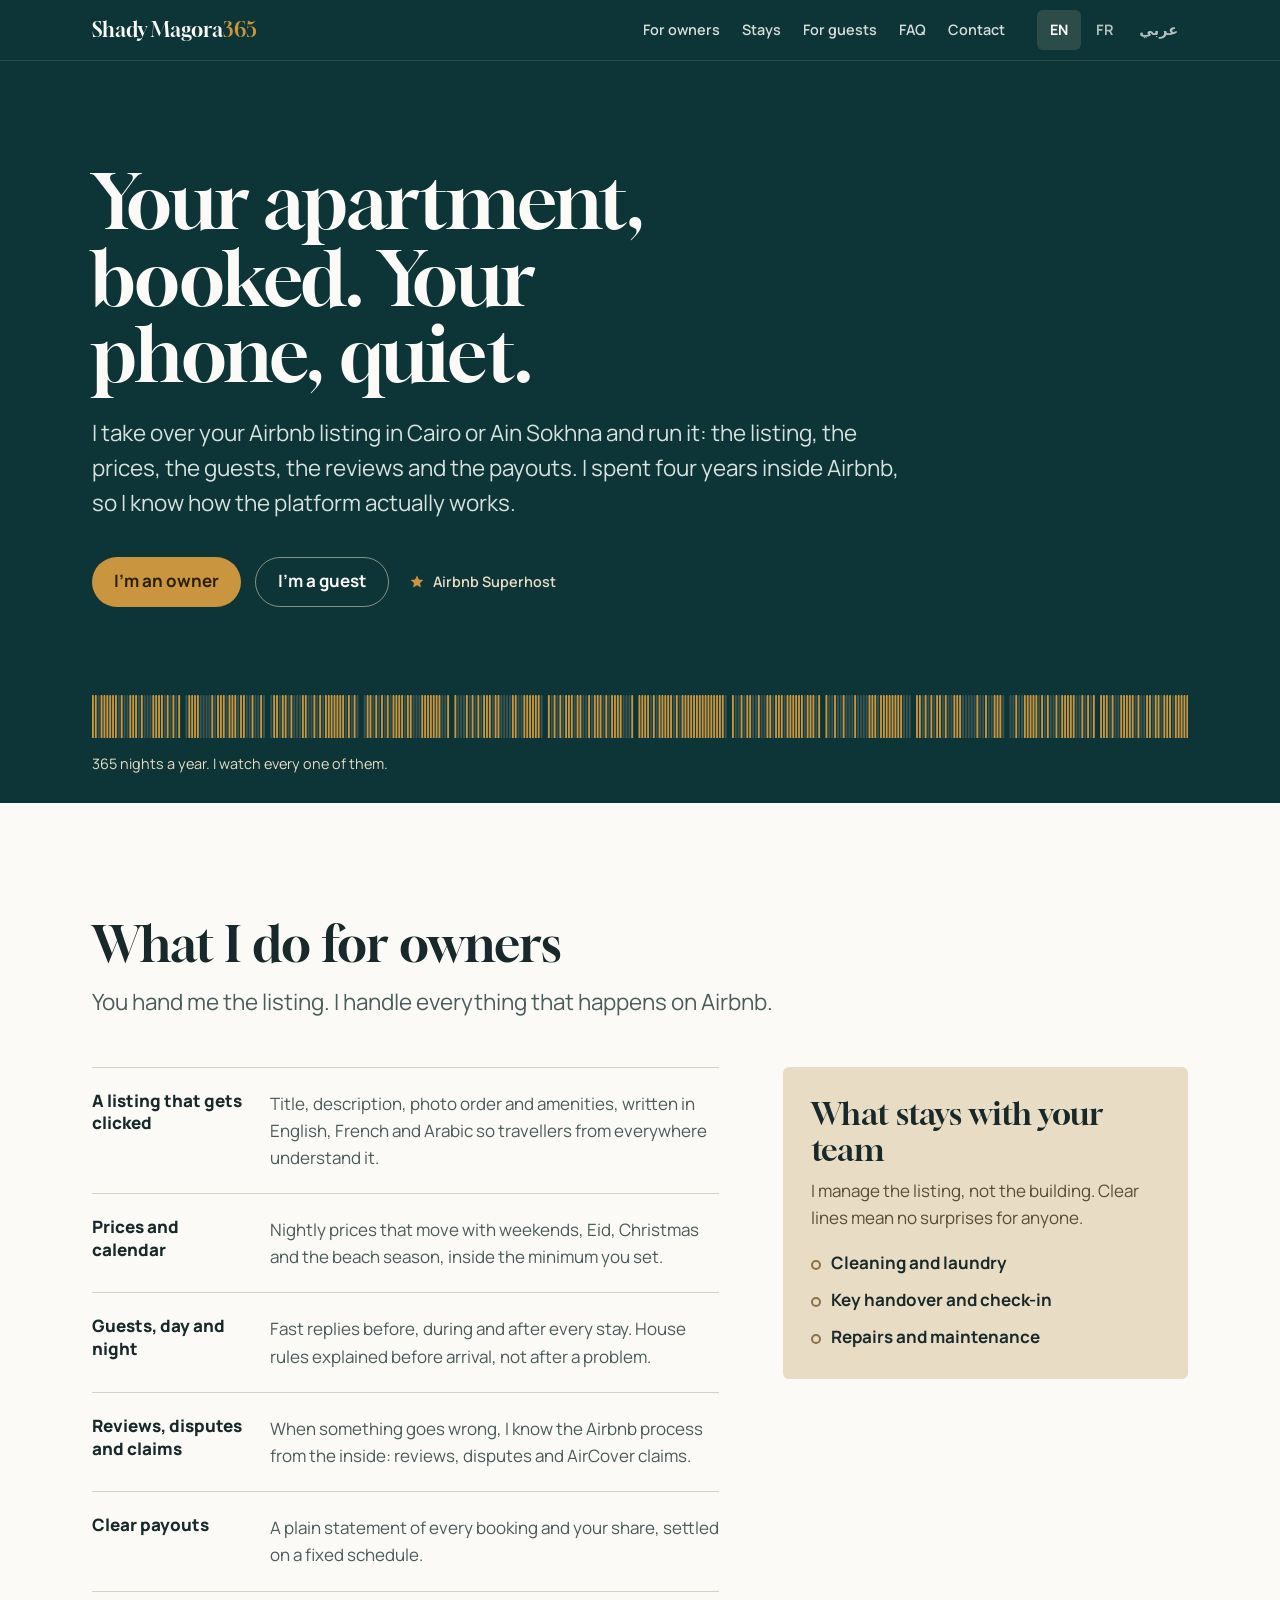
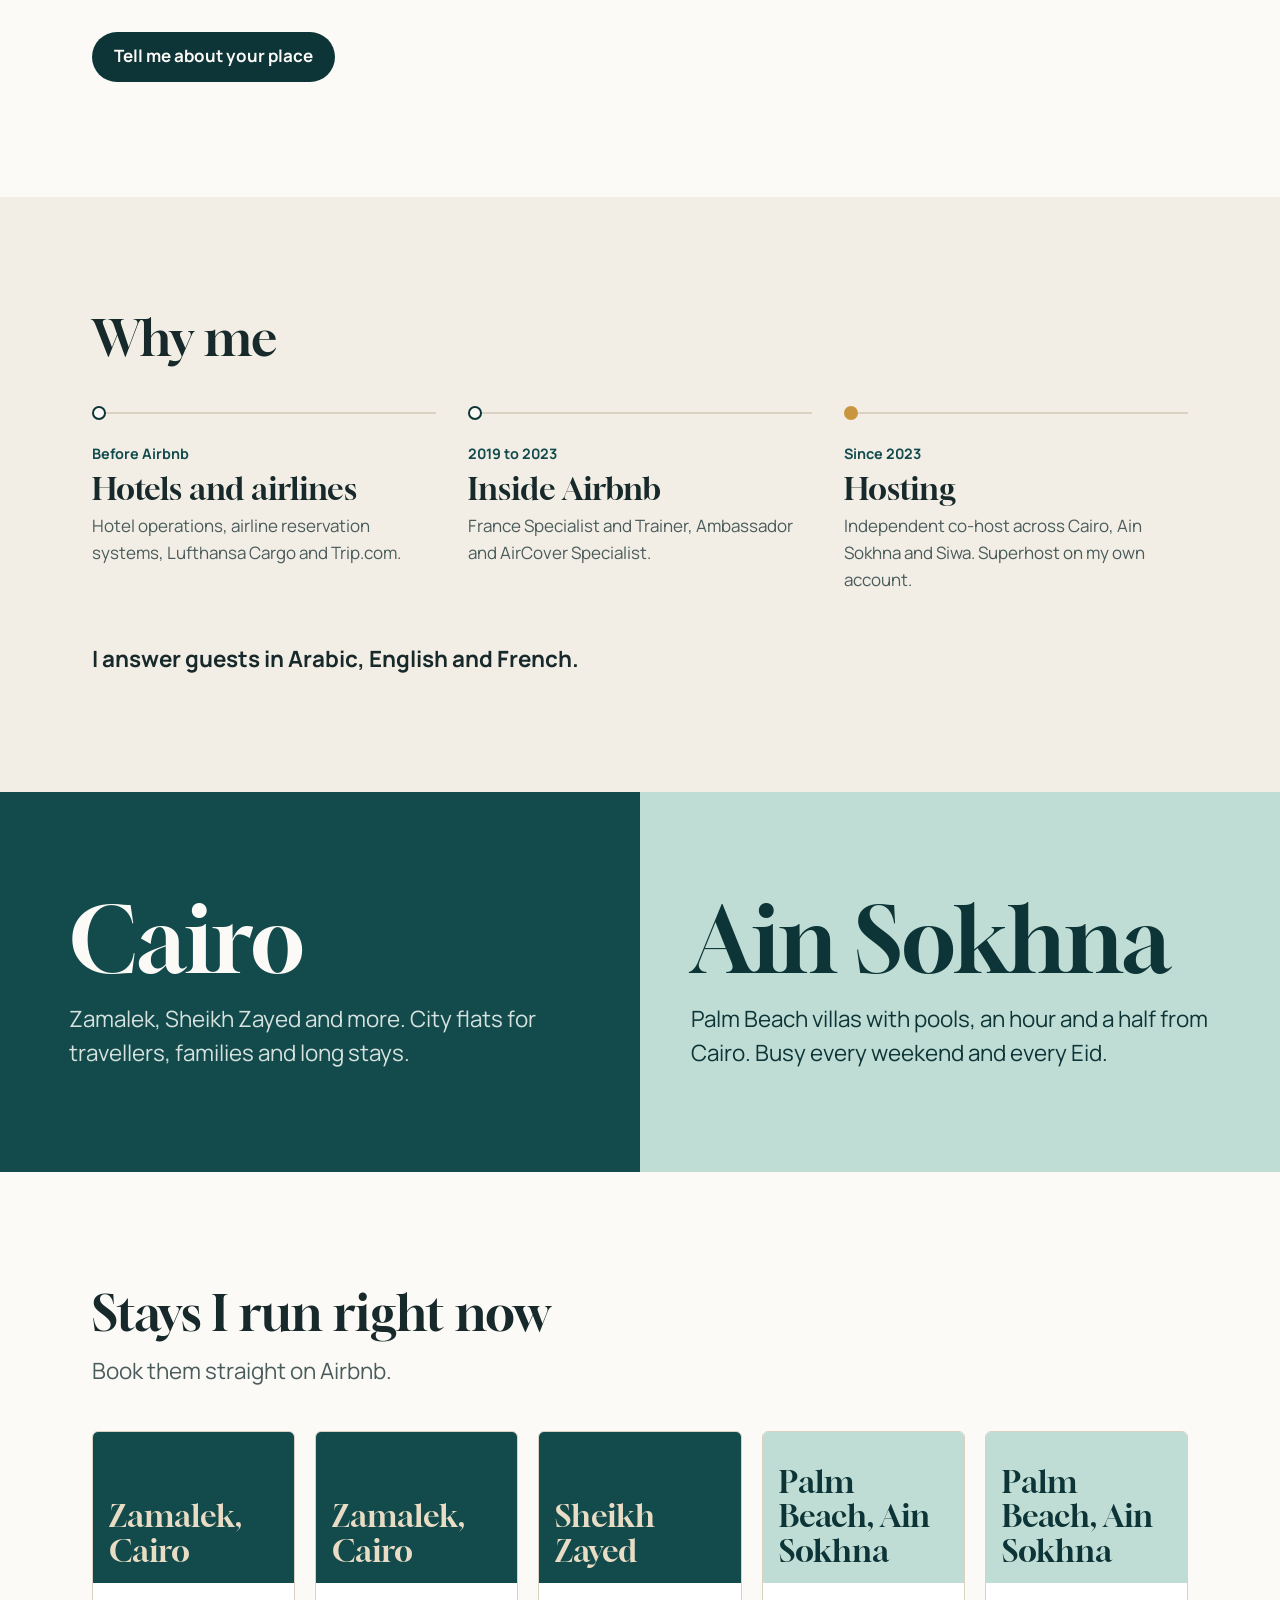
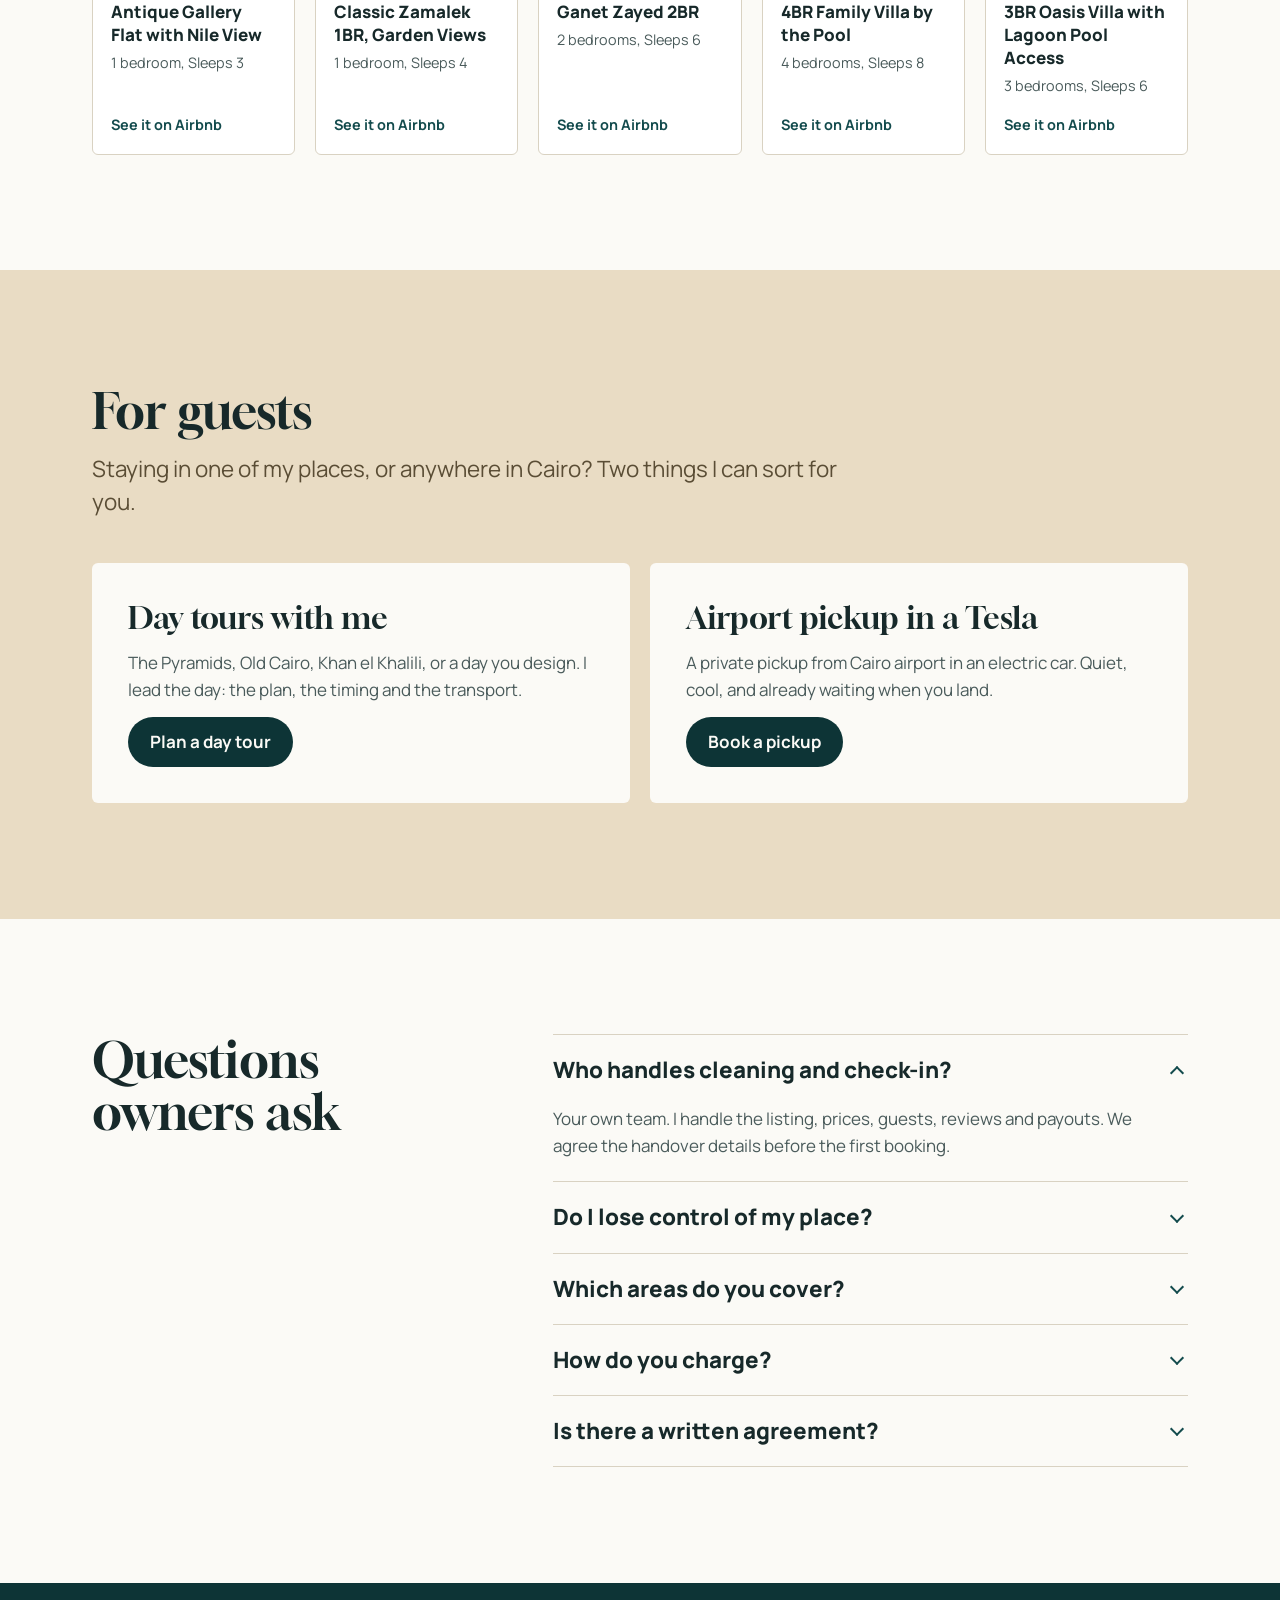
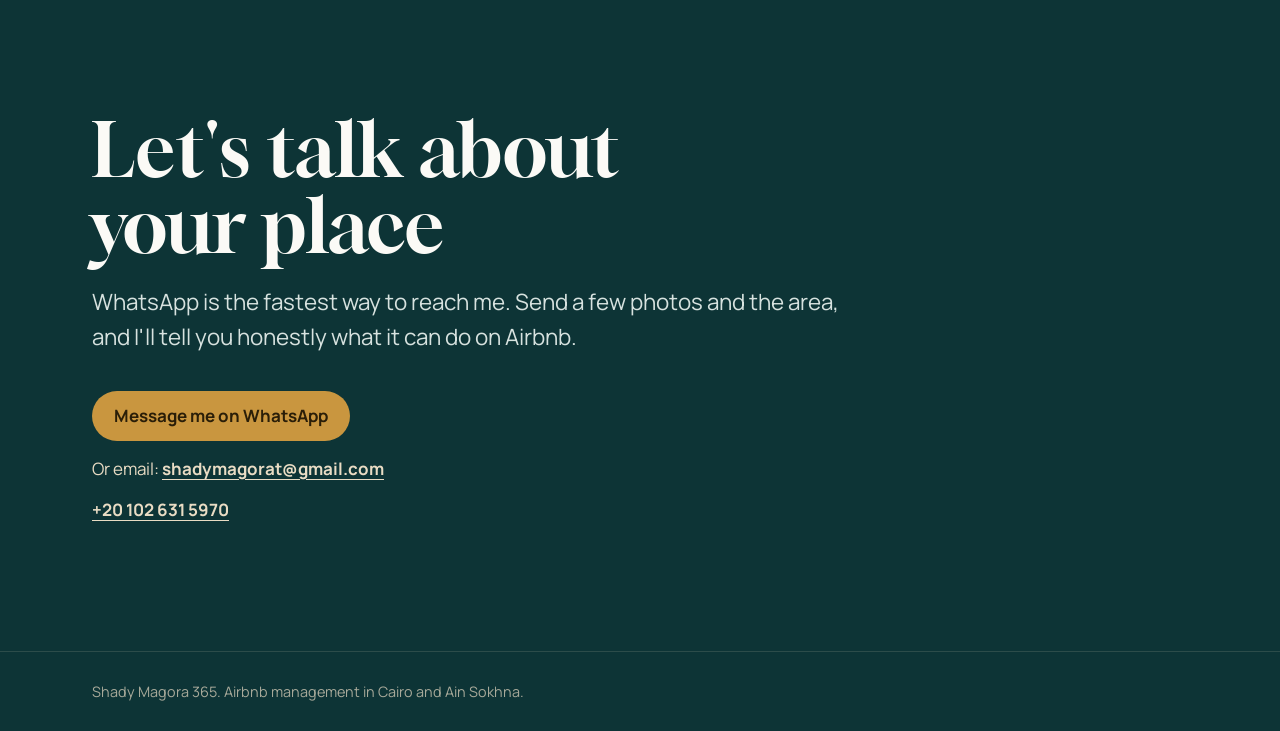
==== index.html @ 0838be51 "Shady Magora 365 website: EN/FR/AR, WhatsApp CTAs, GitHub Pages deploy Co-Authored-By: Claude Opus 5" ====
<!doctype html>
<html lang="en" dir="ltr">
<head>
<meta charset="utf-8">
<meta name="viewport" content="width=device-width, initial-scale=1">
<title>Shady Magora 365 | Airbnb management in Cairo and Ain Sokhna</title>
<meta name="description" content="I take over your Airbnb listing in Cairo or Ain Sokhna: listing, pricing, guests, reviews and payouts. Former Airbnb specialist, now a Superhost.">
<link rel="canonical" href="https://shadymagorat-tech.github.io/shady-magora-365/">
<link rel="alternate" hreflang="en" href="https://shadymagorat-tech.github.io/shady-magora-365/">
<link rel="alternate" hreflang="fr" href="https://shadymagorat-tech.github.io/shady-magora-365/fr/">
<link rel="alternate" hreflang="ar" href="https://shadymagorat-tech.github.io/shady-magora-365/ar/">
<link rel="alternate" hreflang="x-default" href="https://shadymagorat-tech.github.io/shady-magora-365/">
<meta property="og:type" content="website">
<meta property="og:site_name" content="Shady Magora 365">
<meta property="og:title" content="Shady Magora 365">
<meta property="og:description" content="Your apartment, booked. Your phone, quiet. Airbnb management in Cairo and Ain Sokhna.">
<meta property="og:url" content="https://shadymagorat-tech.github.io/shady-magora-365/">
<meta property="og:image" content="https://shadymagorat-tech.github.io/shady-magora-365/assets/og.png">
<meta property="og:image:width" content="1200">
<meta property="og:image:height" content="630">
<meta property="og:locale" content="en_US">
<meta name="twitter:card" content="summary_large_image">
<meta name="twitter:title" content="Shady Magora 365">
<meta name="twitter:description" content="Your apartment, booked. Your phone, quiet. Airbnb management in Cairo and Ain Sokhna.">
<meta name="twitter:image" content="https://shadymagorat-tech.github.io/shady-magora-365/assets/og.png">
<meta name="theme-color" content="#0D3436">
<link rel="icon" href="./assets/favicon.svg" type="image/svg+xml">
<link rel="preconnect" href="https://fonts.googleapis.com">
<link rel="preconnect" href="https://fonts.gstatic.com" crossorigin>
<link rel="preload" as="style" href="https://fonts.googleapis.com/css2?family=Gloock&amp;family=Manrope:wght@400;600;700;800&amp;display=swap">
<link rel="stylesheet" href="https://fonts.googleapis.com/css2?family=Gloock&amp;family=Manrope:wght@400;600;700;800&amp;display=swap" media="print" onload="this.media='all'">
<noscript><link rel="stylesheet" href="https://fonts.googleapis.com/css2?family=Gloock&amp;family=Manrope:wght@400;600;700;800&amp;display=swap"></noscript>
<link rel="stylesheet" href="./assets/style.css">
<script>try{var l=localStorage.getItem('sm365-lang');if(l==='fr'||l==='ar'){location.replace(l+'/'+location.hash)}}catch(e){}</script>
<script type="application/ld+json">{"@context": "https://schema.org", "@type": "LocalBusiness", "name": "Shady Magora 365", "description": "I take over your Airbnb listing in Cairo or Ain Sokhna: listing, pricing, guests, reviews and payouts. Former Airbnb specialist, now a Superhost.", "url": "https://shadymagorat-tech.github.io/shady-magora-365/", "image": "https://shadymagorat-tech.github.io/shady-magora-365/assets/og.png", "telephone": "+20 102 631 5970", "email": "shadymagorat@gmail.com", "founder": {"@type": "Person", "name": "Shady Magora"}, "address": {"@type": "PostalAddress", "addressLocality": "Cairo", "addressCountry": "EG"}, "areaServed": [{"@type": "City", "name": "Cairo"}, {"@type": "Place", "name": "Ain Sokhna"}], "knowsLanguage": ["ar", "en", "fr"]}</script>
</head>
<body>
<a class="skip" href="#main">Skip to content</a>

<header class="top">
  <div class="wrap top__in">
    <a class="mark" href="./"><span class="mark__name">Shady Magora</span> <span class="mark__num">365</span></a>
    <nav class="nav" aria-label="Main">
      <a href="#owners">For owners</a>
      <a href="#stays">Stays</a>
      <a href="#guests">For guests</a>
      <a href="#faq">FAQ</a>
      <a href="#contact">Contact</a>
    </nav>
    <div class="langs" role="group" aria-label="Language">
      <a href="./" data-lang="en" lang="en" aria-current="page">EN</a>
      <a href="./fr/" data-lang="fr" lang="fr" >FR</a>
      <a href="./ar/" data-lang="ar" lang="ar" >عربي</a>
    </div>
  </div>
</header>

<main id="main">

<section class="hero">
  <div class="wrap hero__in">
    <h1 class="hero__title">Your apartment, booked. Your phone, quiet.</h1>
    <p class="hero__sub">I take over your Airbnb listing in Cairo or Ain Sokhna and run it: the listing, the prices, the guests, the reviews and the payouts. I spent four years inside Airbnb, so I know how the platform actually works.</p>
    <div class="hero__actions">
      <a class="btn btn--brass" href="#owners">I&#39;m an owner</a>
      <a class="btn btn--ghost" href="#guests">I&#39;m a guest</a>
      <span class="badge"><svg aria-hidden="true" viewBox="0 0 16 16" width="16" height="16"><path d="M8 1.5l1.9 4 4.4.5-3.3 3 .9 4.4L8 11.2 4.1 13.4l.9-4.4-3.3-3 4.4-.5z" fill="currentColor"/></svg>Airbnb Superhost</span>
    </div>
  </div>
  <figure class="ribbon wrap">
    <svg viewBox="0 0 1754 34" preserveAspectRatio="none" role="img" aria-label="A year of nights on the calendar" focusable="false"><g class="open"><rect x="9.2" y="0" width="3" height="34" rx="1"/><rect x="41.4" y="0" width="3" height="34" rx="1"/><rect x="50.6" y="0" width="3" height="34" rx="1"/><rect x="55.2" y="0" width="3" height="34" rx="1"/><rect x="73.6" y="0" width="3" height="34" rx="1"/><rect x="82.8" y="0" width="3" height="34" rx="1"/><rect x="87.4" y="0" width="3" height="34" rx="1"/><rect x="92.0" y="0" width="3" height="34" rx="1"/><rect x="115.0" y="0" width="3" height="34" rx="1"/><rect x="124.2" y="0" width="3" height="34" rx="1"/><rect x="133.4" y="0" width="3" height="34" rx="1"/><rect x="149.6" y="0" width="3" height="34" rx="1"/><rect x="172.6" y="0" width="3" height="34" rx="1"/><rect x="177.2" y="0" width="3" height="34" rx="1"/><rect x="181.8" y="0" width="3" height="34" rx="1"/><rect x="186.4" y="0" width="3" height="34" rx="1"/><rect x="195.6" y="0" width="3" height="34" rx="1"/><rect x="214.0" y="0" width="3" height="34" rx="1"/><rect x="232.4" y="0" width="3" height="34" rx="1"/><rect x="246.2" y="0" width="3" height="34" rx="1"/><rect x="250.8" y="0" width="3" height="34" rx="1"/><rect x="260.0" y="0" width="3" height="34" rx="1"/><rect x="264.6" y="0" width="3" height="34" rx="1"/><rect x="273.8" y="0" width="3" height="34" rx="1"/><rect x="285.4" y="0" width="3" height="34" rx="1"/><rect x="299.2" y="0" width="3" height="34" rx="1"/><rect x="313.0" y="0" width="3" height="34" rx="1"/><rect x="322.2" y="0" width="3" height="34" rx="1"/><rect x="326.8" y="0" width="3" height="34" rx="1"/><rect x="331.4" y="0" width="3" height="34" rx="1"/><rect x="345.2" y="0" width="3" height="34" rx="1"/><rect x="349.8" y="0" width="3" height="34" rx="1"/><rect x="359.0" y="0" width="3" height="34" rx="1"/><rect x="368.2" y="0" width="3" height="34" rx="1"/><rect x="405.0" y="0" width="3" height="34" rx="1"/><rect x="414.2" y="0" width="3" height="34" rx="1"/><rect x="423.4" y="0" width="3" height="34" rx="1"/><rect x="435.0" y="0" width="3" height="34" rx="1"/><rect x="448.8" y="0" width="3" height="34" rx="1"/><rect x="458.0" y="0" width="3" height="34" rx="1"/><rect x="467.2" y="0" width="3" height="34" rx="1"/><rect x="476.4" y="0" width="3" height="34" rx="1"/><rect x="499.4" y="0" width="3" height="34" rx="1"/><rect x="513.2" y="0" width="3" height="34" rx="1"/><rect x="517.8" y="0" width="3" height="34" rx="1"/><rect x="522.4" y="0" width="3" height="34" rx="1"/><rect x="559.2" y="0" width="3" height="34" rx="1"/><rect x="563.8" y="0" width="3" height="34" rx="1"/><rect x="584.6" y="0" width="3" height="34" rx="1"/><rect x="589.2" y="0" width="3" height="34" rx="1"/><rect x="593.8" y="0" width="3" height="34" rx="1"/><rect x="603.0" y="0" width="3" height="34" rx="1"/><rect x="612.2" y="0" width="3" height="34" rx="1"/><rect x="621.4" y="0" width="3" height="34" rx="1"/><rect x="639.8" y="0" width="3" height="34" rx="1"/><rect x="653.6" y="0" width="3" height="34" rx="1"/><rect x="658.2" y="0" width="3" height="34" rx="1"/><rect x="662.8" y="0" width="3" height="34" rx="1"/><rect x="667.4" y="0" width="3" height="34" rx="1"/><rect x="681.2" y="0" width="3" height="34" rx="1"/><rect x="685.8" y="0" width="3" height="34" rx="1"/><rect x="718.0" y="0" width="3" height="34" rx="1"/><rect x="734.2" y="0" width="3" height="34" rx="1"/><rect x="743.4" y="0" width="3" height="34" rx="1"/><rect x="752.6" y="0" width="3" height="34" rx="1"/><rect x="771.0" y="0" width="3" height="34" rx="1"/><rect x="784.8" y="0" width="3" height="34" rx="1"/><rect x="789.4" y="0" width="3" height="34" rx="1"/><rect x="798.6" y="0" width="3" height="34" rx="1"/><rect x="817.0" y="0" width="3" height="34" rx="1"/><rect x="826.2" y="0" width="3" height="34" rx="1"/><rect x="849.2" y="0" width="3" height="34" rx="1"/><rect x="853.8" y="0" width="3" height="34" rx="1"/><rect x="858.4" y="0" width="3" height="34" rx="1"/><rect x="893.0" y="0" width="3" height="34" rx="1"/><rect x="902.2" y="0" width="3" height="34" rx="1"/><rect x="929.8" y="0" width="3" height="34" rx="1"/><rect x="939.0" y="0" width="3" height="34" rx="1"/><rect x="1012.6" y="0" width="3" height="34" rx="1"/><rect x="1028.8" y="0" width="3" height="34" rx="1"/><rect x="1033.4" y="0" width="3" height="34" rx="1"/><rect x="1042.6" y="0" width="3" height="34" rx="1"/><rect x="1056.4" y="0" width="3" height="34" rx="1"/><rect x="1061.0" y="0" width="3" height="34" rx="1"/><rect x="1070.2" y="0" width="3" height="34" rx="1"/><rect x="1074.8" y="0" width="3" height="34" rx="1"/><rect x="1088.6" y="0" width="3" height="34" rx="1"/><rect x="1107.0" y="0" width="3" height="34" rx="1"/><rect x="1139.2" y="0" width="3" height="34" rx="1"/><rect x="1157.6" y="0" width="3" height="34" rx="1"/><rect x="1178.4" y="0" width="3" height="34" rx="1"/><rect x="1183.0" y="0" width="3" height="34" rx="1"/><rect x="1192.2" y="0" width="3" height="34" rx="1"/><rect x="1196.8" y="0" width="3" height="34" rx="1"/><rect x="1206.0" y="0" width="3" height="34" rx="1"/><rect x="1210.6" y="0" width="3" height="34" rx="1"/><rect x="1215.2" y="0" width="3" height="34" rx="1"/><rect x="1224.4" y="0" width="3" height="34" rx="1"/><rect x="1229.0" y="0" width="3" height="34" rx="1"/><rect x="1233.6" y="0" width="3" height="34" rx="1"/><rect x="1238.2" y="0" width="3" height="34" rx="1"/><rect x="1256.6" y="0" width="3" height="34" rx="1"/><rect x="1298.0" y="0" width="3" height="34" rx="1"/><rect x="1302.6" y="0" width="3" height="34" rx="1"/><rect x="1307.2" y="0" width="3" height="34" rx="1"/><rect x="1328.0" y="0" width="3" height="34" rx="1"/><rect x="1337.2" y="0" width="3" height="34" rx="1"/><rect x="1346.4" y="0" width="3" height="34" rx="1"/><rect x="1360.2" y="0" width="3" height="34" rx="1"/><rect x="1369.4" y="0" width="3" height="34" rx="1"/><rect x="1374.0" y="0" width="3" height="34" rx="1"/><rect x="1392.4" y="0" width="3" height="34" rx="1"/><rect x="1397.0" y="0" width="3" height="34" rx="1"/><rect x="1401.6" y="0" width="3" height="34" rx="1"/><rect x="1406.2" y="0" width="3" height="34" rx="1"/><rect x="1410.8" y="0" width="3" height="34" rx="1"/><rect x="1420.0" y="0" width="3" height="34" rx="1"/><rect x="1424.6" y="0" width="3" height="34" rx="1"/><rect x="1433.8" y="0" width="3" height="34" rx="1"/><rect x="1438.4" y="0" width="3" height="34" rx="1"/><rect x="1456.8" y="0" width="3" height="34" rx="1"/><rect x="1468.4" y="0" width="3" height="34" rx="1"/><rect x="1473.0" y="0" width="3" height="34" rx="1"/><rect x="1482.2" y="0" width="3" height="34" rx="1"/><rect x="1486.8" y="0" width="3" height="34" rx="1"/><rect x="1514.4" y="0" width="3" height="34" rx="1"/><rect x="1523.6" y="0" width="3" height="34" rx="1"/><rect x="1532.8" y="0" width="3" height="34" rx="1"/><rect x="1537.4" y="0" width="3" height="34" rx="1"/><rect x="1546.6" y="0" width="3" height="34" rx="1"/><rect x="1574.2" y="0" width="3" height="34" rx="1"/><rect x="1578.8" y="0" width="3" height="34" rx="1"/><rect x="1588.0" y="0" width="3" height="34" rx="1"/><rect x="1597.2" y="0" width="3" height="34" rx="1"/><rect x="1627.2" y="0" width="3" height="34" rx="1"/><rect x="1636.4" y="0" width="3" height="34" rx="1"/><rect x="1641.0" y="0" width="3" height="34" rx="1"/><rect x="1668.6" y="0" width="3" height="34" rx="1"/><rect x="1677.8" y="0" width="3" height="34" rx="1"/><rect x="1682.4" y="0" width="3" height="34" rx="1"/><rect x="1696.2" y="0" width="3" height="34" rx="1"/><rect x="1710.0" y="0" width="3" height="34" rx="1"/><rect x="1728.4" y="0" width="3" height="34" rx="1"/></g><g class="booked"><rect x="0.0" y="0" width="3" height="34" rx="1"/><rect x="4.6" y="0" width="3" height="34" rx="1"/><rect x="13.8" y="0" width="3" height="34" rx="1"/><rect x="18.4" y="0" width="3" height="34" rx="1"/><rect x="23.0" y="0" width="3" height="34" rx="1"/><rect x="27.6" y="0" width="3" height="34" rx="1"/><rect x="32.2" y="0" width="3" height="34" rx="1"/><rect x="36.8" y="0" width="3" height="34" rx="1"/><rect x="46.0" y="0" width="3" height="34" rx="1"/><rect x="59.8" y="0" width="3" height="34" rx="1"/><rect x="64.4" y="0" width="3" height="34" rx="1"/><rect x="69.0" y="0" width="3" height="34" rx="1"/><rect x="78.2" y="0" width="3" height="34" rx="1"/><rect x="96.6" y="0" width="3" height="34" rx="1"/><rect x="101.2" y="0" width="3" height="34" rx="1"/><rect x="105.8" y="0" width="3" height="34" rx="1"/><rect x="110.4" y="0" width="3" height="34" rx="1"/><rect x="119.6" y="0" width="3" height="34" rx="1"/><rect x="128.8" y="0" width="3" height="34" rx="1"/><rect x="138.0" y="0" width="3" height="34" rx="1"/><rect x="154.2" y="0" width="3" height="34" rx="1"/><rect x="158.8" y="0" width="3" height="34" rx="1"/><rect x="163.4" y="0" width="3" height="34" rx="1"/><rect x="168.0" y="0" width="3" height="34" rx="1"/><rect x="191.0" y="0" width="3" height="34" rx="1"/><rect x="200.2" y="0" width="3" height="34" rx="1"/><rect x="204.8" y="0" width="3" height="34" rx="1"/><rect x="209.4" y="0" width="3" height="34" rx="1"/><rect x="218.6" y="0" width="3" height="34" rx="1"/><rect x="223.2" y="0" width="3" height="34" rx="1"/><rect x="227.8" y="0" width="3" height="34" rx="1"/><rect x="237.0" y="0" width="3" height="34" rx="1"/><rect x="241.6" y="0" width="3" height="34" rx="1"/><rect x="255.4" y="0" width="3" height="34" rx="1"/><rect x="269.2" y="0" width="3" height="34" rx="1"/><rect x="290.0" y="0" width="3" height="34" rx="1"/><rect x="294.6" y="0" width="3" height="34" rx="1"/><rect x="303.8" y="0" width="3" height="34" rx="1"/><rect x="308.4" y="0" width="3" height="34" rx="1"/><rect x="317.6" y="0" width="3" height="34" rx="1"/><rect x="336.0" y="0" width="3" height="34" rx="1"/><rect x="340.6" y="0" width="3" height="34" rx="1"/><rect x="354.4" y="0" width="3" height="34" rx="1"/><rect x="363.6" y="0" width="3" height="34" rx="1"/><rect x="372.8" y="0" width="3" height="34" rx="1"/><rect x="377.4" y="0" width="3" height="34" rx="1"/><rect x="382.0" y="0" width="3" height="34" rx="1"/><rect x="386.6" y="0" width="3" height="34" rx="1"/><rect x="391.2" y="0" width="3" height="34" rx="1"/><rect x="395.8" y="0" width="3" height="34" rx="1"/><rect x="400.4" y="0" width="3" height="34" rx="1"/><rect x="409.6" y="0" width="3" height="34" rx="1"/><rect x="418.8" y="0" width="3" height="34" rx="1"/><rect x="439.6" y="0" width="3" height="34" rx="1"/><rect x="444.2" y="0" width="3" height="34" rx="1"/><rect x="453.4" y="0" width="3" height="34" rx="1"/><rect x="462.6" y="0" width="3" height="34" rx="1"/><rect x="471.8" y="0" width="3" height="34" rx="1"/><rect x="481.0" y="0" width="3" height="34" rx="1"/><rect x="485.6" y="0" width="3" height="34" rx="1"/><rect x="490.2" y="0" width="3" height="34" rx="1"/><rect x="494.8" y="0" width="3" height="34" rx="1"/><rect x="504.0" y="0" width="3" height="34" rx="1"/><rect x="508.6" y="0" width="3" height="34" rx="1"/><rect x="527.0" y="0" width="3" height="34" rx="1"/><rect x="531.6" y="0" width="3" height="34" rx="1"/><rect x="536.2" y="0" width="3" height="34" rx="1"/><rect x="540.8" y="0" width="3" height="34" rx="1"/><rect x="545.4" y="0" width="3" height="34" rx="1"/><rect x="550.0" y="0" width="3" height="34" rx="1"/><rect x="554.6" y="0" width="3" height="34" rx="1"/><rect x="568.4" y="0" width="3" height="34" rx="1"/><rect x="580.0" y="0" width="3" height="34" rx="1"/><rect x="598.4" y="0" width="3" height="34" rx="1"/><rect x="607.6" y="0" width="3" height="34" rx="1"/><rect x="616.8" y="0" width="3" height="34" rx="1"/><rect x="626.0" y="0" width="3" height="34" rx="1"/><rect x="630.6" y="0" width="3" height="34" rx="1"/><rect x="635.2" y="0" width="3" height="34" rx="1"/><rect x="644.4" y="0" width="3" height="34" rx="1"/><rect x="649.0" y="0" width="3" height="34" rx="1"/><rect x="672.0" y="0" width="3" height="34" rx="1"/><rect x="676.6" y="0" width="3" height="34" rx="1"/><rect x="690.4" y="0" width="3" height="34" rx="1"/><rect x="695.0" y="0" width="3" height="34" rx="1"/><rect x="699.6" y="0" width="3" height="34" rx="1"/><rect x="704.2" y="0" width="3" height="34" rx="1"/><rect x="708.8" y="0" width="3" height="34" rx="1"/><rect x="713.4" y="0" width="3" height="34" rx="1"/><rect x="729.6" y="0" width="3" height="34" rx="1"/><rect x="738.8" y="0" width="3" height="34" rx="1"/><rect x="748.0" y="0" width="3" height="34" rx="1"/><rect x="757.2" y="0" width="3" height="34" rx="1"/><rect x="761.8" y="0" width="3" height="34" rx="1"/><rect x="766.4" y="0" width="3" height="34" rx="1"/><rect x="775.6" y="0" width="3" height="34" rx="1"/><rect x="780.2" y="0" width="3" height="34" rx="1"/><rect x="794.0" y="0" width="3" height="34" rx="1"/><rect x="803.2" y="0" width="3" height="34" rx="1"/><rect x="807.8" y="0" width="3" height="34" rx="1"/><rect x="812.4" y="0" width="3" height="34" rx="1"/><rect x="821.6" y="0" width="3" height="34" rx="1"/><rect x="830.8" y="0" width="3" height="34" rx="1"/><rect x="835.4" y="0" width="3" height="34" rx="1"/><rect x="840.0" y="0" width="3" height="34" rx="1"/><rect x="844.6" y="0" width="3" height="34" rx="1"/><rect x="863.0" y="0" width="3" height="34" rx="1"/><rect x="874.6" y="0" width="3" height="34" rx="1"/><rect x="879.2" y="0" width="3" height="34" rx="1"/><rect x="883.8" y="0" width="3" height="34" rx="1"/><rect x="888.4" y="0" width="3" height="34" rx="1"/><rect x="897.6" y="0" width="3" height="34" rx="1"/><rect x="906.8" y="0" width="3" height="34" rx="1"/><rect x="911.4" y="0" width="3" height="34" rx="1"/><rect x="916.0" y="0" width="3" height="34" rx="1"/><rect x="920.6" y="0" width="3" height="34" rx="1"/><rect x="925.2" y="0" width="3" height="34" rx="1"/><rect x="934.4" y="0" width="3" height="34" rx="1"/><rect x="943.6" y="0" width="3" height="34" rx="1"/><rect x="948.2" y="0" width="3" height="34" rx="1"/><rect x="952.8" y="0" width="3" height="34" rx="1"/><rect x="957.4" y="0" width="3" height="34" rx="1"/><rect x="962.0" y="0" width="3" height="34" rx="1"/><rect x="966.6" y="0" width="3" height="34" rx="1"/><rect x="971.2" y="0" width="3" height="34" rx="1"/><rect x="975.8" y="0" width="3" height="34" rx="1"/><rect x="980.4" y="0" width="3" height="34" rx="1"/><rect x="985.0" y="0" width="3" height="34" rx="1"/><rect x="989.6" y="0" width="3" height="34" rx="1"/><rect x="994.2" y="0" width="3" height="34" rx="1"/><rect x="998.8" y="0" width="3" height="34" rx="1"/><rect x="1003.4" y="0" width="3" height="34" rx="1"/><rect x="1008.0" y="0" width="3" height="34" rx="1"/><rect x="1024.2" y="0" width="3" height="34" rx="1"/><rect x="1038.0" y="0" width="3" height="34" rx="1"/><rect x="1047.2" y="0" width="3" height="34" rx="1"/><rect x="1051.8" y="0" width="3" height="34" rx="1"/><rect x="1065.6" y="0" width="3" height="34" rx="1"/><rect x="1079.4" y="0" width="3" height="34" rx="1"/><rect x="1084.0" y="0" width="3" height="34" rx="1"/><rect x="1093.2" y="0" width="3" height="34" rx="1"/><rect x="1097.8" y="0" width="3" height="34" rx="1"/><rect x="1102.4" y="0" width="3" height="34" rx="1"/><rect x="1111.6" y="0" width="3" height="34" rx="1"/><rect x="1116.2" y="0" width="3" height="34" rx="1"/><rect x="1120.8" y="0" width="3" height="34" rx="1"/><rect x="1125.4" y="0" width="3" height="34" rx="1"/><rect x="1130.0" y="0" width="3" height="34" rx="1"/><rect x="1134.6" y="0" width="3" height="34" rx="1"/><rect x="1143.8" y="0" width="3" height="34" rx="1"/><rect x="1148.4" y="0" width="3" height="34" rx="1"/><rect x="1153.0" y="0" width="3" height="34" rx="1"/><rect x="1162.2" y="0" width="3" height="34" rx="1"/><rect x="1173.8" y="0" width="3" height="34" rx="1"/><rect x="1187.6" y="0" width="3" height="34" rx="1"/><rect x="1201.4" y="0" width="3" height="34" rx="1"/><rect x="1219.8" y="0" width="3" height="34" rx="1"/><rect x="1242.8" y="0" width="3" height="34" rx="1"/><rect x="1247.4" y="0" width="3" height="34" rx="1"/><rect x="1252.0" y="0" width="3" height="34" rx="1"/><rect x="1261.2" y="0" width="3" height="34" rx="1"/><rect x="1265.8" y="0" width="3" height="34" rx="1"/><rect x="1270.4" y="0" width="3" height="34" rx="1"/><rect x="1275.0" y="0" width="3" height="34" rx="1"/><rect x="1279.6" y="0" width="3" height="34" rx="1"/><rect x="1284.2" y="0" width="3" height="34" rx="1"/><rect x="1288.8" y="0" width="3" height="34" rx="1"/><rect x="1293.4" y="0" width="3" height="34" rx="1"/><rect x="1318.8" y="0" width="3" height="34" rx="1"/><rect x="1323.4" y="0" width="3" height="34" rx="1"/><rect x="1332.6" y="0" width="3" height="34" rx="1"/><rect x="1341.8" y="0" width="3" height="34" rx="1"/><rect x="1351.0" y="0" width="3" height="34" rx="1"/><rect x="1355.6" y="0" width="3" height="34" rx="1"/><rect x="1364.8" y="0" width="3" height="34" rx="1"/><rect x="1378.6" y="0" width="3" height="34" rx="1"/><rect x="1383.2" y="0" width="3" height="34" rx="1"/><rect x="1387.8" y="0" width="3" height="34" rx="1"/><rect x="1415.4" y="0" width="3" height="34" rx="1"/><rect x="1429.2" y="0" width="3" height="34" rx="1"/><rect x="1443.0" y="0" width="3" height="34" rx="1"/><rect x="1447.6" y="0" width="3" height="34" rx="1"/><rect x="1452.2" y="0" width="3" height="34" rx="1"/><rect x="1477.6" y="0" width="3" height="34" rx="1"/><rect x="1491.4" y="0" width="3" height="34" rx="1"/><rect x="1496.0" y="0" width="3" height="34" rx="1"/><rect x="1500.6" y="0" width="3" height="34" rx="1"/><rect x="1505.2" y="0" width="3" height="34" rx="1"/><rect x="1509.8" y="0" width="3" height="34" rx="1"/><rect x="1519.0" y="0" width="3" height="34" rx="1"/><rect x="1528.2" y="0" width="3" height="34" rx="1"/><rect x="1542.0" y="0" width="3" height="34" rx="1"/><rect x="1551.2" y="0" width="3" height="34" rx="1"/><rect x="1555.8" y="0" width="3" height="34" rx="1"/><rect x="1560.4" y="0" width="3" height="34" rx="1"/><rect x="1565.0" y="0" width="3" height="34" rx="1"/><rect x="1569.6" y="0" width="3" height="34" rx="1"/><rect x="1583.4" y="0" width="3" height="34" rx="1"/><rect x="1592.6" y="0" width="3" height="34" rx="1"/><rect x="1601.8" y="0" width="3" height="34" rx="1"/><rect x="1613.4" y="0" width="3" height="34" rx="1"/><rect x="1618.0" y="0" width="3" height="34" rx="1"/><rect x="1622.6" y="0" width="3" height="34" rx="1"/><rect x="1631.8" y="0" width="3" height="34" rx="1"/><rect x="1645.6" y="0" width="3" height="34" rx="1"/><rect x="1650.2" y="0" width="3" height="34" rx="1"/><rect x="1654.8" y="0" width="3" height="34" rx="1"/><rect x="1659.4" y="0" width="3" height="34" rx="1"/><rect x="1664.0" y="0" width="3" height="34" rx="1"/><rect x="1673.2" y="0" width="3" height="34" rx="1"/><rect x="1687.0" y="0" width="3" height="34" rx="1"/><rect x="1691.6" y="0" width="3" height="34" rx="1"/><rect x="1700.8" y="0" width="3" height="34" rx="1"/><rect x="1705.4" y="0" width="3" height="34" rx="1"/><rect x="1714.6" y="0" width="3" height="34" rx="1"/><rect x="1719.2" y="0" width="3" height="34" rx="1"/><rect x="1723.8" y="0" width="3" height="34" rx="1"/><rect x="1733.0" y="0" width="3" height="34" rx="1"/><rect x="1737.6" y="0" width="3" height="34" rx="1"/><rect x="1742.2" y="0" width="3" height="34" rx="1"/><rect x="1746.8" y="0" width="3" height="34" rx="1"/><rect x="1751.4" y="0" width="3" height="34" rx="1"/></g></svg>
    <figcaption>365 nights a year. I watch every one of them.</figcaption>
  </figure>
</section>

<section id="owners" class="sec owners">
  <div class="wrap">
    <h2 class="h2">What I do for owners</h2>
    <p class="lead">You hand me the listing. I handle everything that happens on Airbnb.</p>
    <div class="owners__grid">
      <ul class="dolist">
        <li><h3>A listing that gets clicked</h3><p>Title, description, photo order and amenities, written in English, French and Arabic so travellers from everywhere understand it.</p></li>
        <li><h3>Prices and calendar</h3><p>Nightly prices that move with weekends, Eid, Christmas and the beach season, inside the minimum you set.</p></li>
        <li><h3>Guests, day and night</h3><p>Fast replies before, during and after every stay. House rules explained before arrival, not after a problem.</p></li>
        <li><h3>Reviews, disputes and claims</h3><p>When something goes wrong, I know the Airbnb process from the inside: reviews, disputes and AirCover claims.</p></li>
        <li><h3>Clear payouts</h3><p>A plain statement of every booking and your share, settled on a fixed schedule.</p></li>
        
      </ul>
      <aside class="yours">
        <h3>What stays with your team</h3>
        <p>I manage the listing, not the building. Clear lines mean no surprises for anyone.</p>
        <ul><li>Cleaning and laundry</li><li>Key handover and check-in</li><li>Repairs and maintenance</li></ul>
      </aside>
    </div>
    <a class="btn btn--teal" href="https://wa.me/201026315970?text=Hi%20Shady%2C%20I%20have%20a%20property%20I%27d%20like%20you%20to%20manage%20on%20Airbnb." target="_blank" rel="noopener">Tell me about your place</a>
  </div>
</section>

<section class="sec why">
  <div class="wrap">
    <h2 class="h2">Why me</h2>
    <ol class="timeline">
      <li><span class="timeline__when">Before Airbnb</span><h3>Hotels and airlines</h3><p>Hotel operations, airline reservation systems, Lufthansa Cargo and Trip.com.</p></li>
      <li><span class="timeline__when">2019 to 2023</span><h3>Inside Airbnb</h3><p>France Specialist and Trainer, Ambassador and AirCover Specialist.</p></li>
      <li><span class="timeline__when">Since 2023</span><h3>Hosting</h3><p>Independent co-host across Cairo, Ain Sokhna and Siwa. Superhost on my own account.</p></li>
      
    </ol>
    <p class="why__langs">I answer guests in Arabic, English and French.</p>
  </div>
</section>

<section class="areas" aria-labelledby="areas-title">
  <h2 id="areas-title" class="visually-hidden">Where I work</h2>
  <div class="area area--cairo"><div class="area__in"><p class="area__name">Cairo</p><p>Zamalek, Sheikh Zayed and more. City flats for travellers, families and long stays.</p></div></div>
  <div class="area area--sokhna"><div class="area__in"><p class="area__name">Ain Sokhna</p><p>Palm Beach villas with pools, an hour and a half from Cairo. Busy every weekend and every Eid.</p></div></div>
</section>

<section id="stays" class="sec stays">
  <div class="wrap">
    <h2 class="h2">Stays I run right now</h2>
    <p class="lead">Book them straight on Airbnb.</p>
    <ul class="stays__list">
      <li class="stay stay--cairo">
        <a href="https://www.airbnb.com/rooms/1747283504789570481" target="_blank" rel="noopener">
          <span class="stay__ph" aria-hidden="true"><span>Zamalek, Cairo</span></span>
          <span class="stay__body">
            
            <span class="stay__name" lang="en">Antique Gallery Flat with Nile View</span>
            <span class="stay__meta">1 bedroom, Sleeps 3</span>
            <span class="stay__link">See it on Airbnb</span>
          </span>
        </a>
      </li>
      <li class="stay stay--cairo">
        <a href="https://www.airbnb.com/rooms/1773917349237692831" target="_blank" rel="noopener">
          <span class="stay__ph" aria-hidden="true"><span>Zamalek, Cairo</span></span>
          <span class="stay__body">
            
            <span class="stay__name" lang="en">Classic Zamalek 1BR, Garden Views</span>
            <span class="stay__meta">1 bedroom, Sleeps 4</span>
            <span class="stay__link">See it on Airbnb</span>
          </span>
        </a>
      </li>
      <li class="stay stay--cairo">
        <a href="https://www.airbnb.com/rooms/1789826555417858049" target="_blank" rel="noopener">
          <span class="stay__ph" aria-hidden="true"><span>Sheikh Zayed</span></span>
          <span class="stay__body">
            
            <span class="stay__name" lang="en">Ganet Zayed 2BR</span>
            <span class="stay__meta">2 bedrooms, Sleeps 6</span>
            <span class="stay__link">See it on Airbnb</span>
          </span>
        </a>
      </li>
      <li class="stay stay--sokhna">
        <a href="https://www.airbnb.com/rooms/1773275330884641794" target="_blank" rel="noopener">
          <span class="stay__ph" aria-hidden="true"><span>Palm Beach, Ain Sokhna</span></span>
          <span class="stay__body">
            
            <span class="stay__name" lang="en">4BR Family Villa by the Pool</span>
            <span class="stay__meta">4 bedrooms, Sleeps 8</span>
            <span class="stay__link">See it on Airbnb</span>
          </span>
        </a>
      </li>
      <li class="stay stay--sokhna">
        <a href="https://www.airbnb.com/rooms/1791418875302515737" target="_blank" rel="noopener">
          <span class="stay__ph" aria-hidden="true"><span>Palm Beach, Ain Sokhna</span></span>
          <span class="stay__body">
            
            <span class="stay__name" lang="en">3BR Oasis Villa with Lagoon Pool Access</span>
            <span class="stay__meta">3 bedrooms, Sleeps 6</span>
            <span class="stay__link">See it on Airbnb</span>
          </span>
        </a>
      </li>
      
    </ul>
  </div>
</section>

<section id="guests" class="sec guests">
  <div class="wrap">
    <h2 class="h2">For guests</h2>
    <p class="lead">Staying in one of my places, or anywhere in Cairo? Two things I can sort for you.</p>
    <div class="offers">
      <article class="offer">
        <h3>Day tours with me</h3>
        <p>The Pyramids, Old Cairo, Khan el Khalili, or a day you design. I lead the day: the plan, the timing and the transport.</p>
        <a class="btn btn--teal" href="https://wa.me/201026315970?text=Hi%20Shady%2C%20I%27d%20like%20to%20plan%20a%20day%20tour." target="_blank" rel="noopener">Plan a day tour</a>
      </article>
      <article class="offer">
        <h3>Airport pickup in a Tesla</h3>
        <p>A private pickup from Cairo airport in an electric car. Quiet, cool, and already waiting when you land.</p>
        <a class="btn btn--teal" href="https://wa.me/201026315970?text=Hi%20Shady%2C%20I%20need%20an%20airport%20pickup." target="_blank" rel="noopener">Book a pickup</a>
      </article>
    </div>
  </div>
</section>

<section id="reviews" class="sec reviews" hidden>
  <div class="wrap">
    <h2 class="h2">What guests wrote</h2>
    <ul class="reviews__list" data-src="./data/reviews.json" data-source-label="Read on Airbnb"></ul>
  </div>
</section>

<section id="faq" class="sec faq">
  <div class="wrap faq__wrap">
    <h2 class="h2">Questions owners ask</h2>
    <div class="faq__list">
      <details open><summary>Who handles cleaning and check-in?</summary><p>Your own team. I handle the listing, prices, guests, reviews and payouts. We agree the handover details before the first booking.</p></details>
      <details><summary>Do I lose control of my place?</summary><p>No. You set the lowest price you accept, and you can block any dates you want for yourself.</p></details>
      <details><summary>Which areas do you cover?</summary><p>Cairo (Zamalek, Sheikh Zayed and more) and Ain Sokhna. Somewhere else? Ask anyway.</p></details>
      <details><summary>How do you charge?</summary><p>A percentage of each booking. The rate depends on the property, so let&#39;s talk about yours on WhatsApp.</p></details>
      <details><summary>Is there a written agreement?</summary><p>Yes. A signed agreement in Arabic and English before anything goes live.</p></details>
      
    </div>
  </div>
</section>

<section id="contact" class="contact">
  <div class="wrap">
    <h2 class="contact__title">Let&#39;s talk about your place</h2>
    <p class="contact__lead">WhatsApp is the fastest way to reach me. Send a few photos and the area, and I&#39;ll tell you honestly what it can do on Airbnb.</p>
    <div class="contact__actions">
      <a class="btn btn--brass" href="https://wa.me/201026315970?text=Hi%20Shady%21" target="_blank" rel="noopener">Message me on WhatsApp</a>
      <p class="contact__alt">Or email: <a href="mailto:shadymagorat@gmail.com">shadymagorat@gmail.com</a></p>
      <p class="contact__alt"><a href="tel:+201026315970" dir="ltr">+20 102 631 5970</a></p>
    </div>
  </div>
</section>

</main>

<footer class="foot">
  <div class="wrap"><p>Shady Magora 365. Airbnb management in Cairo and Ain Sokhna.</p></div>
</footer>

<a class="float-wa" href="https://wa.me/201026315970?text=Hi%20Shady%21" target="_blank" rel="noopener">
  <svg aria-hidden="true" viewBox="0 0 24 24" width="22" height="22"><path d="M4 5.5A2.5 2.5 0 0 1 6.5 3h11A2.5 2.5 0 0 1 20 5.5v8a2.5 2.5 0 0 1-2.5 2.5H10l-4.2 3.6c-.5.4-1.3.1-1.3-.6V16A2.5 2.5 0 0 1 4 13.5z" fill="currentColor"/></svg>
  <span>Chat on WhatsApp</span>
</a>

<script src="./assets/site.js" defer></script>
</body>
</html>
---- assets/style.css ----
/* Shady Magora 365
   Palette: the Nile at dusk (deep teal), golden-hour brass, Sokhna sea, desert sand, paper. */
:root {
  --nile: #0D3436;        /* deep teal, hero and contact */
  --nile-2: #134B4D;      /* lifted teal, Cairo block */
  --brass: #C9963F;       /* golden hour, booked nights and primary buttons */
  --brass-ink: #2A1E08;   /* text on brass */
  --sea: #BFDCD5;         /* Sokhna water */
  --sand: #E9DCC4;        /* desert sand panels */
  --paper: #FBFAF6;       /* page */
  --ink: #17292A;         /* body text */
  --ink-2: #4A5B5B;       /* secondary text */
  --line: #D9D2C2;

  --display: "Gloock", Georgia, serif;
  --body: "Manrope", system-ui, -apple-system, "Segoe UI", sans-serif;

  --step--1: clamp(0.84rem, 0.82rem + 0.1vw, 0.9rem);
  --step-0: clamp(1rem, 0.97rem + 0.15vw, 1.0625rem);
  --step-1: clamp(1.2rem, 1.12rem + 0.35vw, 1.4rem);
  --step-2: clamp(1.5rem, 1.32rem + 0.8vw, 2rem);
  --step-3: clamp(2rem, 1.6rem + 1.8vw, 3.1rem);
  --step-4: clamp(2.6rem, 1.8rem + 3.6vw, 5.2rem);

  --gutter: 16px;
  --max: 1160px;
  --r: 6px;
}
@media (min-width: 720px) { :root { --gutter: 32px; } }

html:lang(ar) {
  --display: "Amiri", "Times New Roman", serif;
  --body: "IBM Plex Sans Arabic", system-ui, sans-serif;
}

*, *::before, *::after { box-sizing: border-box; }
html { -webkit-text-size-adjust: 100%; scroll-behavior: smooth; scroll-padding-top: 72px; }
@media (prefers-reduced-motion: reduce) { html { scroll-behavior: auto; } }
body {
  margin: 0;
  background: var(--paper);
  color: var(--ink);
  font-family: var(--body);
  font-size: var(--step-0);
  line-height: 1.6;
  overflow-x: hidden;
}
html:lang(ar) body { line-height: 1.8; }
img { max-width: 100%; height: auto; display: block; }
a { color: inherit; }
h1, h2, h3, p, ul, ol, figure { margin: 0; }
ul, ol { padding: 0; list-style: none; }

:focus-visible { outline: 3px solid var(--brass); outline-offset: 3px; border-radius: 2px; }

.wrap { width: 100%; max-width: var(--max); margin-inline: auto; padding-inline: var(--gutter); }
.visually-hidden { position: absolute !important; width: 1px; height: 1px; overflow: hidden; clip: rect(0 0 0 0); white-space: nowrap; }
.skip { position: absolute; inset-inline-start: 8px; top: -60px; background: var(--brass); color: var(--brass-ink); padding: 10px 14px; border-radius: var(--r); z-index: 50; font-weight: 700; }
.skip:focus { top: 8px; }

/* ---------- header ---------- */
.top { position: sticky; top: 0; z-index: 20; background: var(--nile); color: var(--paper); border-bottom: 1px solid rgba(233, 220, 196, 0.14); }
.top__in { display: flex; align-items: center; gap: 24px; min-height: 60px; }
.mark { display: inline-flex; align-items: baseline; gap: 0; text-decoration: none; font-family: var(--display); font-size: 1.25rem; line-height: 1; white-space: nowrap; }
html:lang(ar) .mark { font-family: "Gloock", Georgia, serif; }
.mark__num { color: var(--brass); }
.nav { display: none; gap: 22px; margin-inline-start: auto; font-size: var(--step--1); font-weight: 600; }
.nav a { text-decoration: none; opacity: 0.85; padding-block: 8px; }
.nav a:hover { opacity: 1; text-decoration: underline; text-underline-offset: 6px; }
.langs { display: flex; gap: 2px; margin-inline-start: auto; font-size: var(--step--1); font-weight: 700; }
.nav + .langs { margin-inline-start: 8px; }
.langs a { text-decoration: none; padding: 8px 10px; border-radius: var(--r); opacity: 0.7; min-width: 44px; text-align: center; }
.langs a:hover { opacity: 1; }
.langs a[aria-current="page"] { opacity: 1; background: rgba(233, 220, 196, 0.14); }
@media (min-width: 900px) { .nav { display: flex; } }

/* ---------- buttons ---------- */
.btn { display: inline-flex; align-items: center; justify-content: center; min-height: 50px; padding: 12px 22px; border-radius: 999px; font-weight: 700; text-decoration: none; font-size: var(--step-0); line-height: 1.2; transition: background-color .15s, color .15s, border-color .15s; }
.btn--brass { background: var(--brass); color: var(--brass-ink); }
.btn--brass:hover { background: #D9A853; }
.btn--ghost { border: 1.5px solid rgba(233, 220, 196, 0.55); color: var(--paper); }
.btn--ghost:hover { border-color: var(--sand); background: rgba(233, 220, 196, 0.08); }
.btn--teal { background: var(--nile); color: var(--paper); }
.btn--teal:hover { background: var(--nile-2); }

/* ---------- hero ---------- */
.hero { background: var(--nile); color: var(--paper); padding-block: clamp(48px, 8vw, 112px) 28px; }
.hero__title { font-family: var(--display); font-weight: 400; font-size: var(--step-4); line-height: 1.02; letter-spacing: -0.01em; max-width: 13ch; }
html:lang(fr) .hero__title { max-width: 16ch; }
html:lang(ar) .hero__title { font-weight: 700; line-height: 1.35; letter-spacing: 0; max-width: 14ch; }
.hero__sub { margin-top: 24px; max-width: 58ch; font-size: var(--step-1); line-height: 1.55; color: #D7E2DF; }
html:lang(ar) .hero__sub { line-height: 1.85; }
.hero__actions { margin-top: 36px; display: flex; flex-wrap: wrap; align-items: center; gap: 12px 14px; }
.badge { display: inline-flex; align-items: center; gap: 8px; margin-inline-start: 6px; font-size: var(--step--1); font-weight: 600; color: var(--sand); }
.badge svg { color: var(--brass); }

.ribbon { margin-top: clamp(48px, 7vw, 88px); }
.ribbon svg { width: 100%; height: clamp(30px, 3.4vw, 46px); display: block; }
html[dir="rtl"] .ribbon svg { transform: scaleX(-1); }
.ribbon .open { fill: rgba(233, 220, 196, 0.2); }
.ribbon .booked { fill: var(--brass); animation: sweep 1.8s cubic-bezier(.3,.6,.2,1) .25s both; }
html[dir="rtl"] .ribbon .booked { animation-name: sweep; }
@keyframes sweep { from { clip-path: inset(0 100% 0 0); } to { clip-path: inset(0 0 0 0); } }
@media (prefers-reduced-motion: reduce) { .ribbon .booked { animation: none; } }
.ribbon figcaption { margin-top: 14px; font-size: var(--step--1); color: var(--sand); }

/* ---------- sections ---------- */
.sec { padding-block: clamp(64px, 9vw, 120px); }
.h2 { font-family: var(--display); font-weight: 400; font-size: var(--step-3); line-height: 1.08; max-width: 20ch; }
html:lang(ar) .h2 { font-weight: 700; line-height: 1.4; }
.lead { margin-top: 14px; max-width: 56ch; font-size: var(--step-1); color: var(--ink-2); line-height: 1.5; }

/* owners */
.owners__grid { margin-block: 48px 40px; display: grid; gap: 40px; }
@media (min-width: 900px) { .owners__grid { grid-template-columns: 1.55fr 1fr; gap: 64px; align-items: start; } }
.dolist { display: grid; gap: 0; border-top: 1px solid var(--line); }
.dolist li { padding-block: 22px; border-bottom: 1px solid var(--line); display: grid; gap: 6px; }
@media (min-width: 640px) { .dolist li { grid-template-columns: 15ch 1fr; gap: 28px; } }
.dolist h3 { font-size: var(--step-0); font-weight: 800; line-height: 1.35; }
.dolist p { color: var(--ink-2); max-width: 52ch; }
.yours { background: var(--sand); border-radius: var(--r); padding: 28px; }
.yours h3 { font-family: var(--display); font-weight: 400; font-size: var(--step-2); line-height: 1.15; }
html:lang(ar) .yours h3 { font-weight: 700; line-height: 1.5; }
.yours > p { margin-top: 10px; color: #5A4D35; }
.yours ul { margin-top: 18px; display: grid; gap: 10px; }
.yours li { display: flex; gap: 10px; align-items: baseline; font-weight: 700; }
.yours li::before { content: ""; flex: none; width: 10px; height: 10px; border: 2px solid #8C7346; border-radius: 50%; transform: translateY(1px); }

/* why */
.why { background: #F2EEE5; }
.timeline { margin-top: 48px; display: grid; gap: 0; position: relative; }
.timeline li { position: relative; padding-inline-start: 28px; padding-block-end: 32px; border-inline-start: 2px solid var(--line); margin-inline-start: 6px; }
.timeline li:last-child { padding-block-end: 0; }
.timeline li::before { content: ""; position: absolute; inset-inline-start: -8px; top: 4px; width: 14px; height: 14px; border-radius: 50%; background: var(--paper); border: 2px solid var(--nile); }
.timeline li:last-child::before { background: var(--brass); border-color: var(--brass); }
.timeline__when { display: block; font-size: var(--step--1); font-weight: 700; color: var(--nile-2); }
.timeline h3 { margin-top: 4px; font-family: var(--display); font-weight: 400; font-size: var(--step-2); line-height: 1.15; }
html:lang(ar) .timeline h3 { font-weight: 700; line-height: 1.5; }
.timeline p { margin-top: 6px; color: var(--ink-2); max-width: 40ch; }
@media (min-width: 900px) {
  .timeline { grid-template-columns: repeat(3, 1fr); gap: 32px; }
  .timeline li { border-inline-start: 0; border-top: 2px solid var(--line); margin: 0; padding: 28px 0 0; }
  .timeline li::before { top: -8px; inset-inline-start: 0; }
}
.why__langs { margin-top: 48px; font-size: var(--step-1); font-weight: 700; }

/* areas */
.areas { display: grid; }
@media (min-width: 800px) { .areas { grid-template-columns: 1fr 1fr; } }
.area { padding: clamp(48px, 8vw, 104px) var(--gutter); display: flex; }
.area__in { max-width: 520px; width: 100%; }
@media (min-width: 800px) {
  .area--cairo { justify-content: flex-end; padding-inline-end: clamp(32px, 4vw, 64px); }
  .area--sokhna { padding-inline-start: clamp(32px, 4vw, 64px); }
}
.area--cairo { background: var(--nile-2); color: var(--paper); }
.area--cairo p:not(.area__name) { color: #D7E2DF; }
.area--sokhna { background: var(--sea); color: var(--nile); }
.area__name { font-family: var(--display); font-size: clamp(3rem, 2rem + 4.5vw, 6rem); line-height: 1; margin-bottom: 18px; }
html:lang(ar) .area__name { font-weight: 700; line-height: 1.3; }
.area p:not(.area__name) { max-width: 38ch; font-size: var(--step-1); line-height: 1.5; }

/* stays */
.stays__list { margin-top: 44px; display: grid; gap: 20px; grid-template-columns: repeat(auto-fill, minmax(min(100%, 200px), 1fr)); }
.stay a { display: flex; flex-direction: column; height: 100%; text-decoration: none; border: 1px solid var(--line); border-radius: var(--r); overflow: hidden; background: #fff; transition: border-color .15s; }
.stay a:hover { border-color: var(--nile-2); }
.stay a:hover .stay__link { text-decoration: underline; text-underline-offset: 4px; }
.stay__ph { aspect-ratio: 4 / 3; display: flex; align-items: flex-end; padding: 16px; font-family: var(--display); font-size: var(--step-2); line-height: 1.1; }
html:lang(ar) .stay__ph { font-weight: 700; line-height: 1.5; }
.stay--cairo .stay__ph { background: var(--nile-2); color: var(--sand); }
.stay--sokhna .stay__ph { background: var(--sea); color: var(--nile); }
.stay img { aspect-ratio: 4 / 3; object-fit: cover; }
.stay__body { display: flex; flex-direction: column; gap: 4px; padding: 18px; flex: 1; }
.stay__area { font-size: var(--step--1); color: var(--ink-2); font-weight: 600; }
.stay__name { font-weight: 800; line-height: 1.35; }
.stay__meta { color: var(--ink-2); font-size: var(--step--1); }
.stay__link { margin-top: auto; padding-top: 12px; font-weight: 700; color: var(--nile-2); font-size: var(--step--1); }

/* guests */
.guests { background: var(--sand); }
.guests .lead { color: #5A4D35; }
.offers { margin-top: 44px; display: grid; gap: 20px; }
@media (min-width: 800px) { .offers { grid-template-columns: 1fr 1fr; } }
.offer { background: var(--paper); border-radius: var(--r); padding: clamp(24px, 3vw, 36px); display: flex; flex-direction: column; gap: 14px; align-items: flex-start; }
.offer h3 { font-family: var(--display); font-weight: 400; font-size: var(--step-2); line-height: 1.15; }
html:lang(ar) .offer h3 { font-weight: 700; line-height: 1.5; }
.offer p { color: var(--ink-2); max-width: 46ch; flex: 1; }

/* reviews */
.reviews__list { margin-top: 40px; display: grid; gap: 20px; grid-template-columns: repeat(auto-fill, minmax(min(100%, 300px), 1fr)); }
.reviews__list li { border-inline-start: 3px solid var(--brass); padding-inline-start: 18px; display: grid; gap: 10px; }
.reviews__list blockquote { margin: 0; font-size: var(--step-1); line-height: 1.5; }
.reviews__list .who { font-size: var(--step--1); color: var(--ink-2); }

/* faq */
.faq__wrap { display: grid; gap: 32px; }
@media (min-width: 900px) { .faq__wrap { grid-template-columns: 1fr 1.6fr; gap: 64px; } }
.faq__list { border-top: 1px solid var(--line); }
.faq details { border-bottom: 1px solid var(--line); }
.faq summary { cursor: pointer; list-style: none; padding: 20px 0; padding-inline-end: 36px; position: relative; font-weight: 800; font-size: var(--step-1); line-height: 1.35; }
.faq summary::-webkit-details-marker { display: none; }
.faq summary::after { content: ""; position: absolute; inset-inline-end: 6px; top: 50%; width: 10px; height: 10px; border-inline-end: 2px solid var(--nile-2); border-bottom: 2px solid var(--nile-2); transform: translateY(-70%) rotate(45deg); transition: transform .2s; }
.faq details[open] summary::after { transform: translateY(-20%) rotate(225deg); }
.faq details p { padding-bottom: 22px; color: var(--ink-2); max-width: 60ch; }

/* contact */
.contact { background: var(--nile); color: var(--paper); padding-block: clamp(72px, 10vw, 136px); }
.contact__title { font-family: var(--display); font-weight: 400; font-size: var(--step-4); line-height: 1.02; max-width: 14ch; }
html:lang(ar) .contact__title { font-weight: 700; line-height: 1.35; }
.contact__lead { margin-top: 22px; max-width: 54ch; font-size: var(--step-1); color: #D7E2DF; line-height: 1.55; }
.contact__actions { margin-top: 36px; display: grid; gap: 14px; justify-items: start; }
.contact__alt { color: var(--sand); }
.contact__alt a { font-weight: 700; text-underline-offset: 4px; }

.foot { background: var(--nile); color: rgba(233, 220, 196, 0.7); border-top: 1px solid rgba(233, 220, 196, 0.14); padding-block: 28px 96px; font-size: var(--step--1); }
@media (min-width: 900px) { .foot { padding-bottom: 28px; } }

/* floating WhatsApp, mobile only */
.float-wa { position: fixed; inset-inline-end: 16px; bottom: 16px; z-index: 30; display: inline-flex; align-items: center; gap: 8px; min-height: 52px; padding: 0 18px; border-radius: 999px; background: var(--brass); color: var(--brass-ink); font-weight: 800; text-decoration: none; box-shadow: 0 6px 20px rgba(13, 52, 54, 0.35); }
@media (min-width: 900px) { .float-wa { display: none; } }
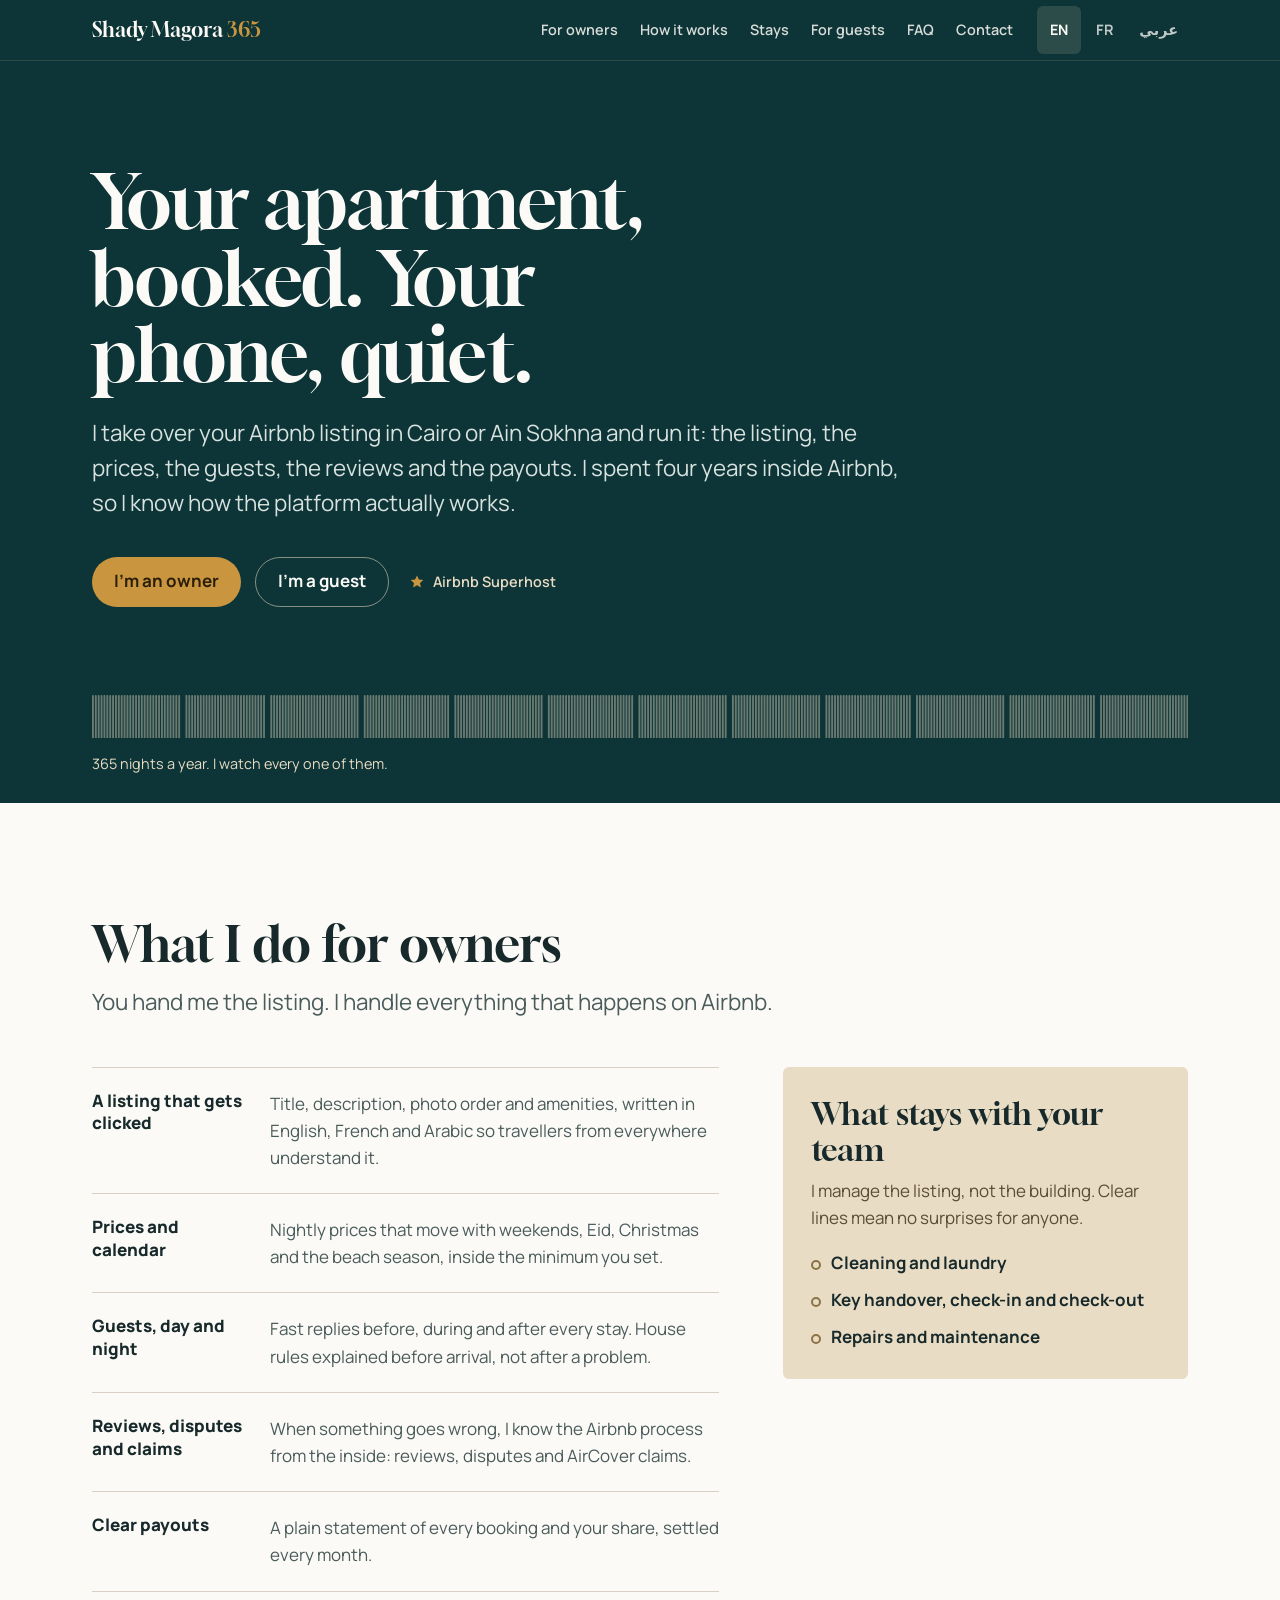
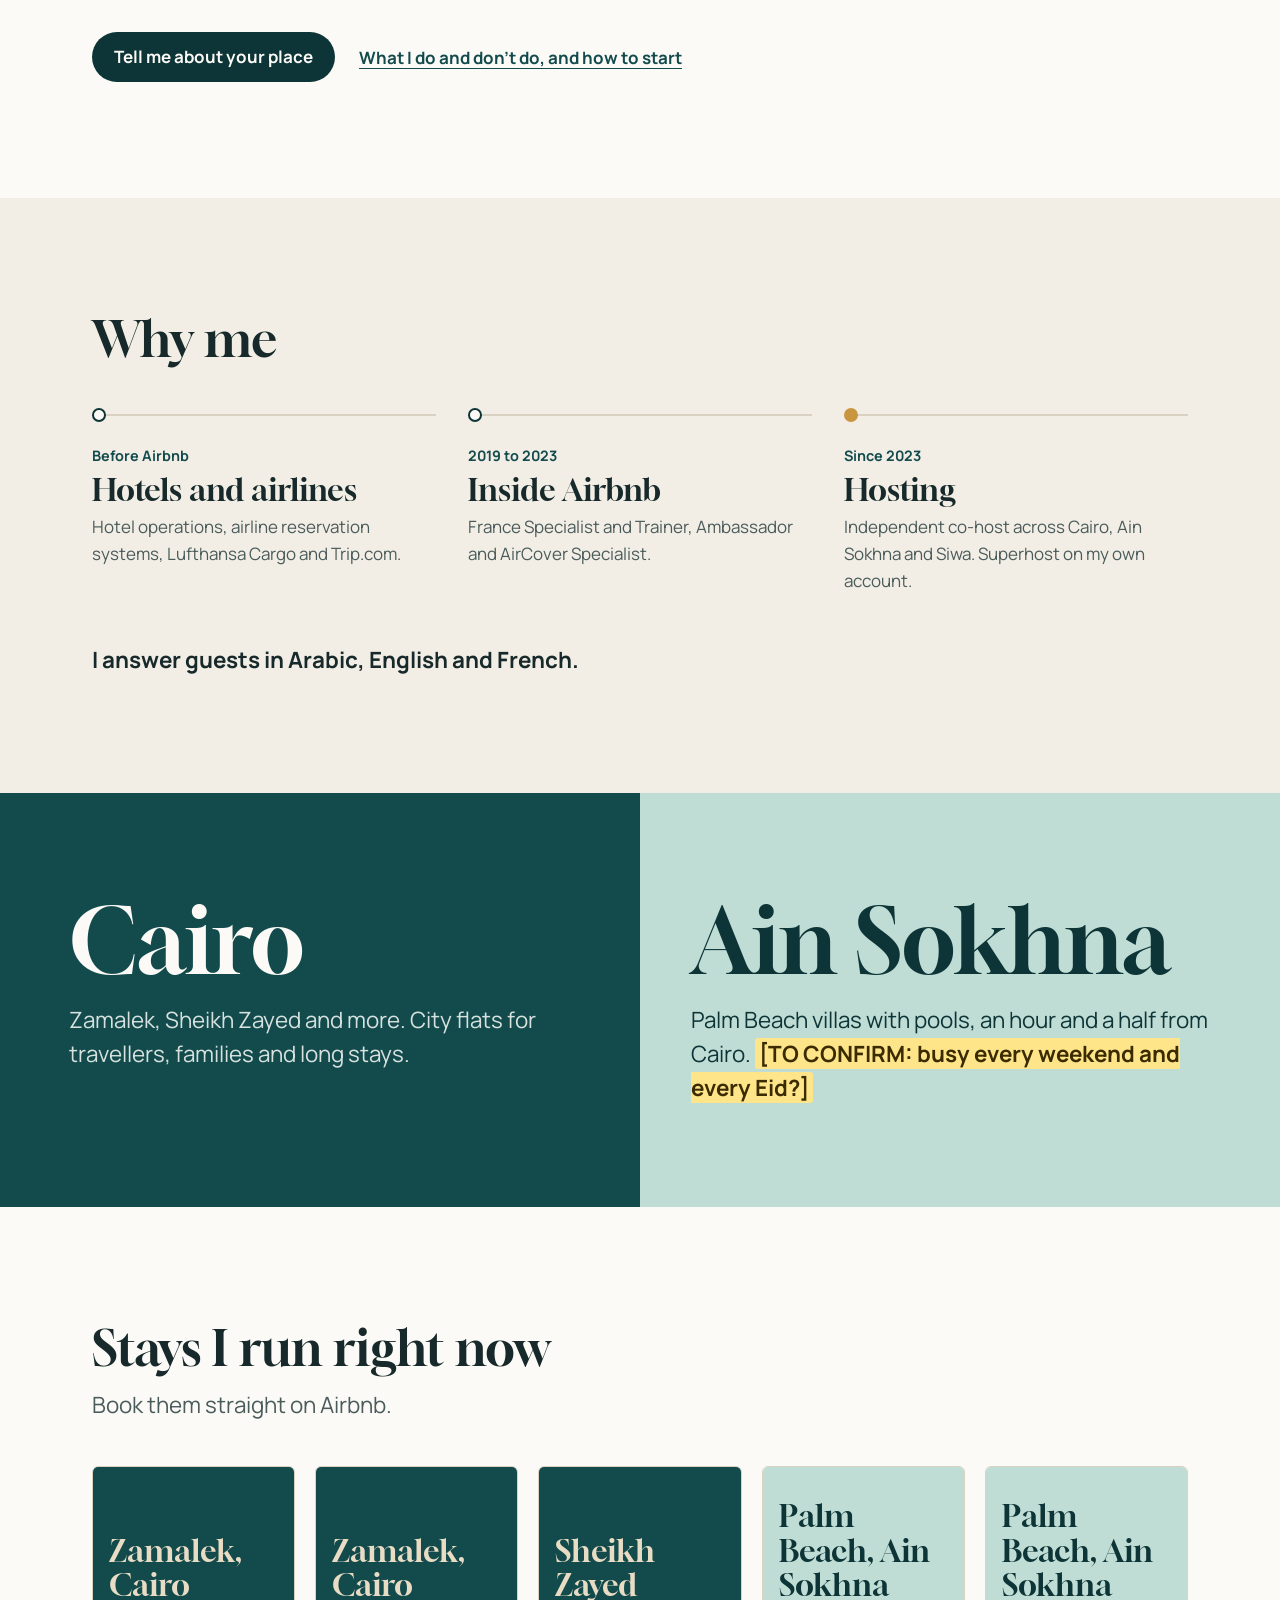
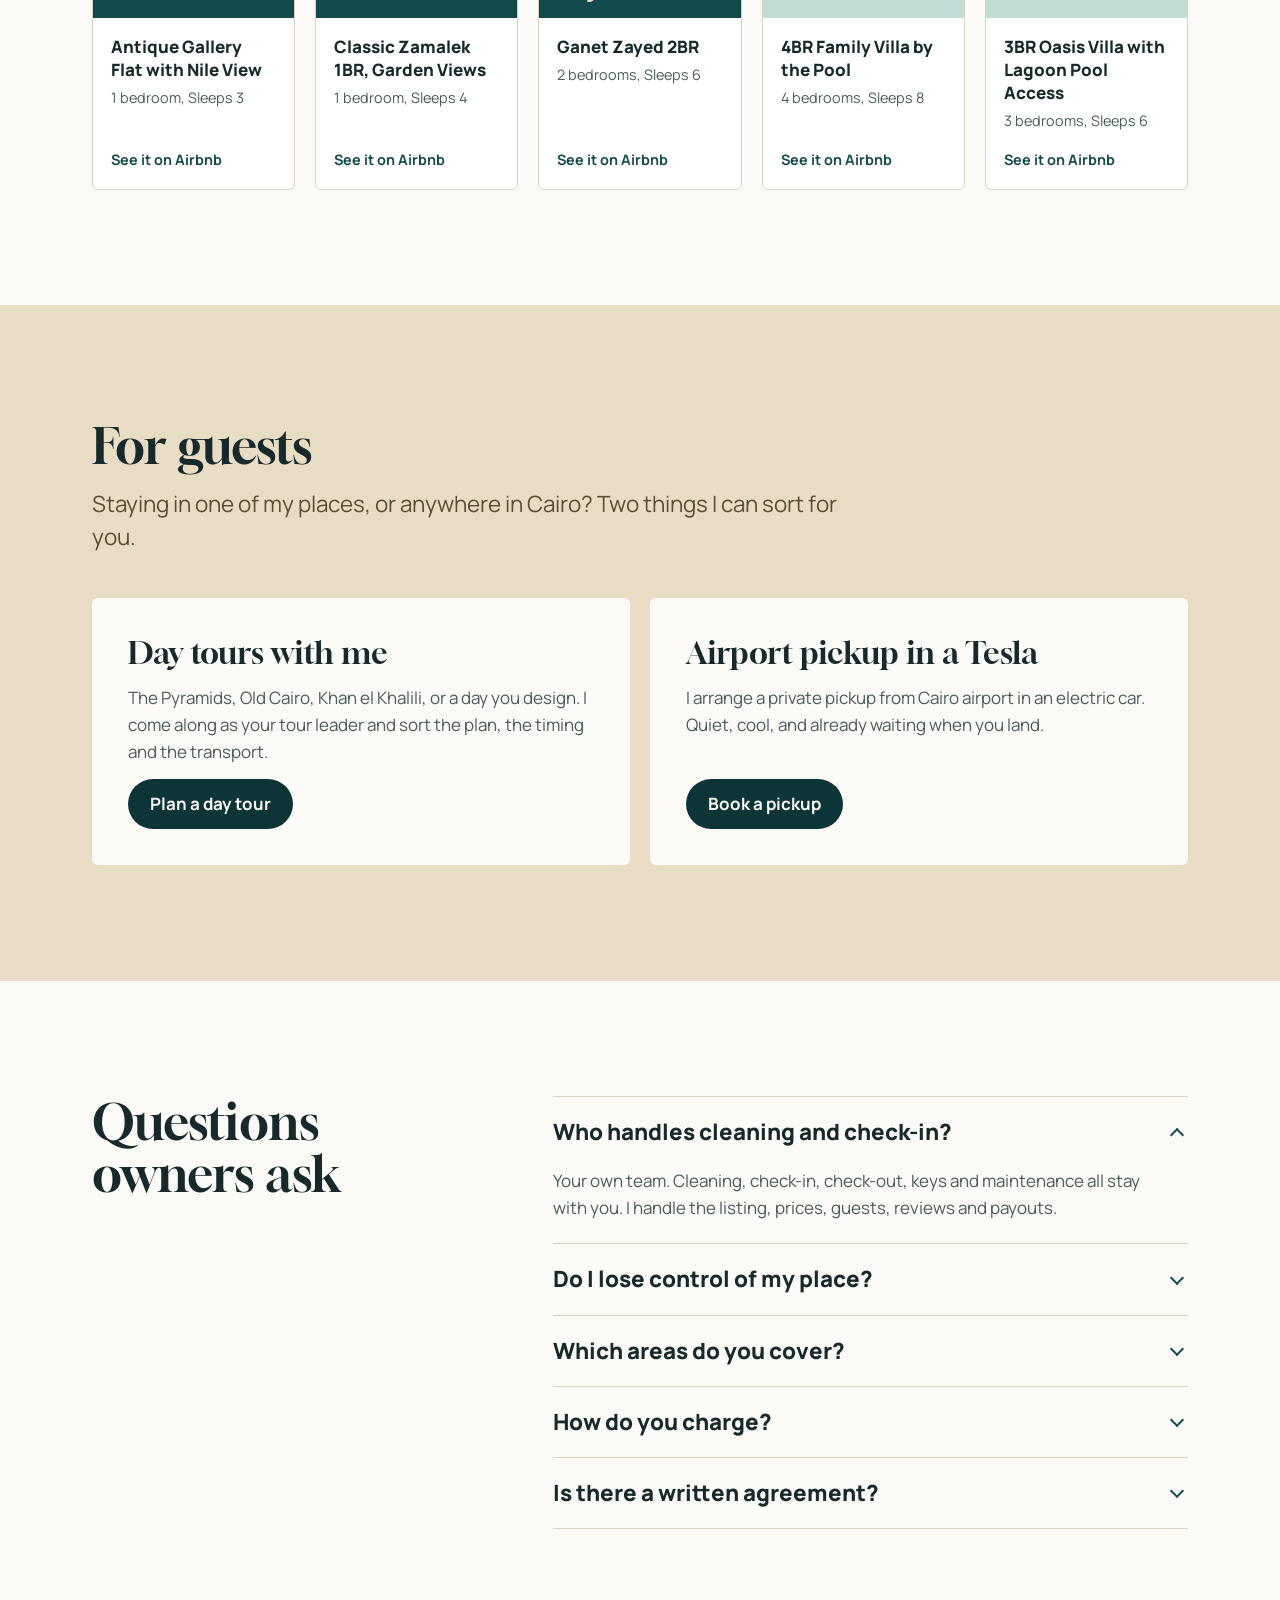
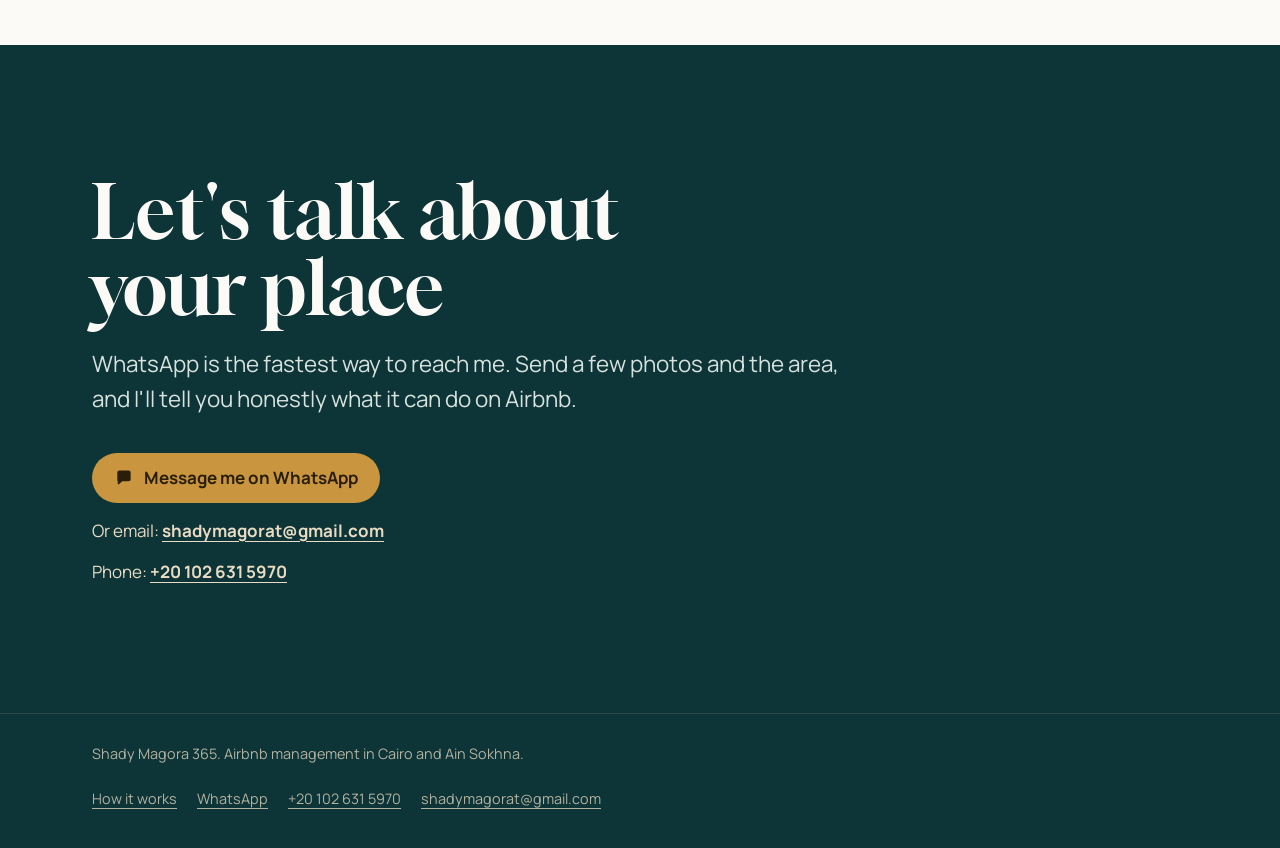
==== commit 6e035a2f: "Site review: owner page, content-rule fixes, mobile menu, SEO - New owner page in EN/FR/AR (/owners/" ====
--- a/index.html
+++ b/index.html
@@ -3,8 +3,8 @@
 <head>
 <meta charset="utf-8">
 <meta name="viewport" content="width=device-width, initial-scale=1">
-<title>Shady Magora 365 | Airbnb management in Cairo and Ain Sokhna</title>
-<meta name="description" content="I take over your Airbnb listing in Cairo or Ain Sokhna: listing, pricing, guests, reviews and payouts. Former Airbnb specialist, now a Superhost.">
+<title>Airbnb management for apartment owners in Cairo &amp; Ain Sokhna | Shady Magora 365</title>
+<meta name="description" content="Own an apartment or villa in Cairo or Ain Sokhna? Shady Magora runs your Airbnb listing: setup, pricing, guest messages, reviews and payouts. Ex-Airbnb, now a Superhost.">
 <link rel="canonical" href="https://shadymagorat-tech.github.io/shady-magora-365/">
 <link rel="alternate" hreflang="en" href="https://shadymagorat-tech.github.io/shady-magora-365/">
 <link rel="alternate" hreflang="fr" href="https://shadymagorat-tech.github.io/shady-magora-365/fr/">
@@ -12,17 +12,21 @@
 <link rel="alternate" hreflang="x-default" href="https://shadymagorat-tech.github.io/shady-magora-365/">
 <meta property="og:type" content="website">
 <meta property="og:site_name" content="Shady Magora 365">
-<meta property="og:title" content="Shady Magora 365">
-<meta property="og:description" content="Your apartment, booked. Your phone, quiet. Airbnb management in Cairo and Ain Sokhna.">
+<meta property="og:title" content="Shady Magora 365 | Airbnb management in Cairo &amp; Ain Sokhna">
+<meta property="og:description" content="Your apartment, booked. Your phone, quiet. Airbnb listing management for owners in Cairo and Ain Sokhna.">
 <meta property="og:url" content="https://shadymagorat-tech.github.io/shady-magora-365/">
 <meta property="og:image" content="https://shadymagorat-tech.github.io/shady-magora-365/assets/og.png">
 <meta property="og:image:width" content="1200">
 <meta property="og:image:height" content="630">
+<meta property="og:image:alt" content="Shady Magora 365: Airbnb management in Cairo and Ain Sokhna">
 <meta property="og:locale" content="en_US">
+<meta property="og:locale:alternate" content="fr_FR">
+<meta property="og:locale:alternate" content="ar_EG">
 <meta name="twitter:card" content="summary_large_image">
-<meta name="twitter:title" content="Shady Magora 365">
-<meta name="twitter:description" content="Your apartment, booked. Your phone, quiet. Airbnb management in Cairo and Ain Sokhna.">
+<meta name="twitter:title" content="Shady Magora 365 | Airbnb management in Cairo &amp; Ain Sokhna">
+<meta name="twitter:description" content="Your apartment, booked. Your phone, quiet. Airbnb listing management for owners in Cairo and Ain Sokhna.">
 <meta name="twitter:image" content="https://shadymagorat-tech.github.io/shady-magora-365/assets/og.png">
+<meta name="twitter:image:alt" content="Shady Magora 365: Airbnb management in Cairo and Ain Sokhna">
 <meta name="theme-color" content="#0D3436">
 <link rel="icon" href="./assets/favicon.svg" type="image/svg+xml">
 <link rel="preconnect" href="https://fonts.googleapis.com">
@@ -31,26 +35,31 @@
 <link rel="stylesheet" href="https://fonts.googleapis.com/css2?family=Gloock&amp;family=Manrope:wght@400;600;700;800&amp;display=swap" media="print" onload="this.media='all'">
 <noscript><link rel="stylesheet" href="https://fonts.googleapis.com/css2?family=Gloock&amp;family=Manrope:wght@400;600;700;800&amp;display=swap"></noscript>
 <link rel="stylesheet" href="./assets/style.css">
-<script>try{var l=localStorage.getItem('sm365-lang');if(l==='fr'||l==='ar'){location.replace(l+'/'+location.hash)}}catch(e){}</script>
-<script type="application/ld+json">{"@context": "https://schema.org", "@type": "LocalBusiness", "name": "Shady Magora 365", "description": "I take over your Airbnb listing in Cairo or Ain Sokhna: listing, pricing, guests, reviews and payouts. Former Airbnb specialist, now a Superhost.", "url": "https://shadymagorat-tech.github.io/shady-magora-365/", "image": "https://shadymagorat-tech.github.io/shady-magora-365/assets/og.png", "telephone": "+20 102 631 5970", "email": "shadymagorat@gmail.com", "founder": {"@type": "Person", "name": "Shady Magora"}, "address": {"@type": "PostalAddress", "addressLocality": "Cairo", "addressCountry": "EG"}, "areaServed": [{"@type": "City", "name": "Cairo"}, {"@type": "Place", "name": "Ain Sokhna"}], "knowsLanguage": ["ar", "en", "fr"]}</script>
+<script>document.documentElement.classList.add('js');try{var l=localStorage.getItem('sm365-lang');if(l==='fr'||l==='ar'){location.replace('./'+l+'/'+location.hash)}}catch(e){}</script>
+<script type="application/ld+json">{"@context": "https://schema.org", "@type": "ProfessionalService", "name": "Shady Magora 365", "description": "Own an apartment or villa in Cairo or Ain Sokhna? Shady Magora runs your Airbnb listing: setup, pricing, guest messages, reviews and payouts. Ex-Airbnb, now a Superhost.", "url": "https://shadymagorat-tech.github.io/shady-magora-365/", "image": "https://shadymagorat-tech.github.io/shady-magora-365/assets/og.png", "telephone": "+201026315970", "email": "shadymagorat@gmail.com", "founder": {"@type": "Person", "name": "Shady Magora"}, "areaServed": [{"@type": "City", "name": "Cairo"}, {"@type": "Place", "name": "Ain Sokhna"}], "knowsLanguage": ["ar", "en", "fr"], "contactPoint": {"@type": "ContactPoint", "telephone": "+201026315970", "contactType": "customer service", "availableLanguage": ["Arabic", "English", "French"]}}</script>
 </head>
-<body>
+<body class="page-home">
 <a class="skip" href="#main">Skip to content</a>
 
 <header class="top">
   <div class="wrap top__in">
-    <a class="mark" href="./"><span class="mark__name">Shady Magora</span> <span class="mark__num">365</span></a>
-    <nav class="nav" aria-label="Main">
+    <a class="mark" href="./" dir="ltr" lang="en"><span class="mark__name">Shady Magora</span>&nbsp;<span class="mark__num">365</span></a>
+    <button class="menu-btn" type="button" aria-expanded="false" aria-controls="nav">
+      <svg aria-hidden="true" viewBox="0 0 24 24" width="22" height="22"><path d="M4 7h16M4 12h16M4 17h16" stroke="currentColor" stroke-width="2" stroke-linecap="round" fill="none"/></svg>
+      <span class="visually-hidden">Menu</span>
+    </button>
+    <nav class="nav" id="nav" aria-label="Main">
       <a href="#owners">For owners</a>
+      <a href="./owners/">How it works</a>
       <a href="#stays">Stays</a>
       <a href="#guests">For guests</a>
       <a href="#faq">FAQ</a>
       <a href="#contact">Contact</a>
     </nav>
     <div class="langs" role="group" aria-label="Language">
-      <a href="./" data-lang="en" lang="en" aria-current="page">EN</a>
-      <a href="./fr/" data-lang="fr" lang="fr" >FR</a>
-      <a href="./ar/" data-lang="ar" lang="ar" >عربي</a>
+      <a href="./" hreflang="en" data-lang="en" lang="en" aria-current="page">EN</a>
+      <a href="./fr/" hreflang="fr" data-lang="fr" lang="fr" >FR</a>
+      <a href="./ar/" hreflang="ar" data-lang="ar" lang="ar" >عربي</a>
     </div>
   </div>
 </header>
@@ -68,7 +77,7 @@
     </div>
   </div>
   <figure class="ribbon wrap">
-    <svg viewBox="0 0 1754 34" preserveAspectRatio="none" role="img" aria-label="A year of nights on the calendar" focusable="false"><g class="open"><rect x="9.2" y="0" width="3" height="34" rx="1"/><rect x="41.4" y="0" width="3" height="34" rx="1"/><rect x="50.6" y="0" width="3" height="34" rx="1"/><rect x="55.2" y="0" width="3" height="34" rx="1"/><rect x="73.6" y="0" width="3" height="34" rx="1"/><rect x="82.8" y="0" width="3" height="34" rx="1"/><rect x="87.4" y="0" width="3" height="34" rx="1"/><rect x="92.0" y="0" width="3" height="34" rx="1"/><rect x="115.0" y="0" width="3" height="34" rx="1"/><rect x="124.2" y="0" width="3" height="34" rx="1"/><rect x="133.4" y="0" width="3" height="34" rx="1"/><rect x="149.6" y="0" width="3" height="34" rx="1"/><rect x="172.6" y="0" width="3" height="34" rx="1"/><rect x="177.2" y="0" width="3" height="34" rx="1"/><rect x="181.8" y="0" width="3" height="34" rx="1"/><rect x="186.4" y="0" width="3" height="34" rx="1"/><rect x="195.6" y="0" width="3" height="34" rx="1"/><rect x="214.0" y="0" width="3" height="34" rx="1"/><rect x="232.4" y="0" width="3" height="34" rx="1"/><rect x="246.2" y="0" width="3" height="34" rx="1"/><rect x="250.8" y="0" width="3" height="34" rx="1"/><rect x="260.0" y="0" width="3" height="34" rx="1"/><rect x="264.6" y="0" width="3" height="34" rx="1"/><rect x="273.8" y="0" width="3" height="34" rx="1"/><rect x="285.4" y="0" width="3" height="34" rx="1"/><rect x="299.2" y="0" width="3" height="34" rx="1"/><rect x="313.0" y="0" width="3" height="34" rx="1"/><rect x="322.2" y="0" width="3" height="34" rx="1"/><rect x="326.8" y="0" width="3" height="34" rx="1"/><rect x="331.4" y="0" width="3" height="34" rx="1"/><rect x="345.2" y="0" width="3" height="34" rx="1"/><rect x="349.8" y="0" width="3" height="34" rx="1"/><rect x="359.0" y="0" width="3" height="34" rx="1"/><rect x="368.2" y="0" width="3" height="34" rx="1"/><rect x="405.0" y="0" width="3" height="34" rx="1"/><rect x="414.2" y="0" width="3" height="34" rx="1"/><rect x="423.4" y="0" width="3" height="34" rx="1"/><rect x="435.0" y="0" width="3" height="34" rx="1"/><rect x="448.8" y="0" width="3" height="34" rx="1"/><rect x="458.0" y="0" width="3" height="34" rx="1"/><rect x="467.2" y="0" width="3" height="34" rx="1"/><rect x="476.4" y="0" width="3" height="34" rx="1"/><rect x="499.4" y="0" width="3" height="34" rx="1"/><rect x="513.2" y="0" width="3" height="34" rx="1"/><rect x="517.8" y="0" width="3" height="34" rx="1"/><rect x="522.4" y="0" width="3" height="34" rx="1"/><rect x="559.2" y="0" width="3" height="34" rx="1"/><rect x="563.8" y="0" width="3" height="34" rx="1"/><rect x="584.6" y="0" width="3" height="34" rx="1"/><rect x="589.2" y="0" width="3" height="34" rx="1"/><rect x="593.8" y="0" width="3" height="34" rx="1"/><rect x="603.0" y="0" width="3" height="34" rx="1"/><rect x="612.2" y="0" width="3" height="34" rx="1"/><rect x="621.4" y="0" width="3" height="34" rx="1"/><rect x="639.8" y="0" width="3" height="34" rx="1"/><rect x="653.6" y="0" width="3" height="34" rx="1"/><rect x="658.2" y="0" width="3" height="34" rx="1"/><rect x="662.8" y="0" width="3" height="34" rx="1"/><rect x="667.4" y="0" width="3" height="34" rx="1"/><rect x="681.2" y="0" width="3" height="34" rx="1"/><rect x="685.8" y="0" width="3" height="34" rx="1"/><rect x="718.0" y="0" width="3" height="34" rx="1"/><rect x="734.2" y="0" width="3" height="34" rx="1"/><rect x="743.4" y="0" width="3" height="34" rx="1"/><rect x="752.6" y="0" width="3" height="34" rx="1"/><rect x="771.0" y="0" width="3" height="34" rx="1"/><rect x="784.8" y="0" width="3" height="34" rx="1"/><rect x="789.4" y="0" width="3" height="34" rx="1"/><rect x="798.6" y="0" width="3" height="34" rx="1"/><rect x="817.0" y="0" width="3" height="34" rx="1"/><rect x="826.2" y="0" width="3" height="34" rx="1"/><rect x="849.2" y="0" width="3" height="34" rx="1"/><rect x="853.8" y="0" width="3" height="34" rx="1"/><rect x="858.4" y="0" width="3" height="34" rx="1"/><rect x="893.0" y="0" width="3" height="34" rx="1"/><rect x="902.2" y="0" width="3" height="34" rx="1"/><rect x="929.8" y="0" width="3" height="34" rx="1"/><rect x="939.0" y="0" width="3" height="34" rx="1"/><rect x="1012.6" y="0" width="3" height="34" rx="1"/><rect x="1028.8" y="0" width="3" height="34" rx="1"/><rect x="1033.4" y="0" width="3" height="34" rx="1"/><rect x="1042.6" y="0" width="3" height="34" rx="1"/><rect x="1056.4" y="0" width="3" height="34" rx="1"/><rect x="1061.0" y="0" width="3" height="34" rx="1"/><rect x="1070.2" y="0" width="3" height="34" rx="1"/><rect x="1074.8" y="0" width="3" height="34" rx="1"/><rect x="1088.6" y="0" width="3" height="34" rx="1"/><rect x="1107.0" y="0" width="3" height="34" rx="1"/><rect x="1139.2" y="0" width="3" height="34" rx="1"/><rect x="1157.6" y="0" width="3" height="34" rx="1"/><rect x="1178.4" y="0" width="3" height="34" rx="1"/><rect x="1183.0" y="0" width="3" height="34" rx="1"/><rect x="1192.2" y="0" width="3" height="34" rx="1"/><rect x="1196.8" y="0" width="3" height="34" rx="1"/><rect x="1206.0" y="0" width="3" height="34" rx="1"/><rect x="1210.6" y="0" width="3" height="34" rx="1"/><rect x="1215.2" y="0" width="3" height="34" rx="1"/><rect x="1224.4" y="0" width="3" height="34" rx="1"/><rect x="1229.0" y="0" width="3" height="34" rx="1"/><rect x="1233.6" y="0" width="3" height="34" rx="1"/><rect x="1238.2" y="0" width="3" height="34" rx="1"/><rect x="1256.6" y="0" width="3" height="34" rx="1"/><rect x="1298.0" y="0" width="3" height="34" rx="1"/><rect x="1302.6" y="0" width="3" height="34" rx="1"/><rect x="1307.2" y="0" width="3" height="34" rx="1"/><rect x="1328.0" y="0" width="3" height="34" rx="1"/><rect x="1337.2" y="0" width="3" height="34" rx="1"/><rect x="1346.4" y="0" width="3" height="34" rx="1"/><rect x="1360.2" y="0" width="3" height="34" rx="1"/><rect x="1369.4" y="0" width="3" height="34" rx="1"/><rect x="1374.0" y="0" width="3" height="34" rx="1"/><rect x="1392.4" y="0" width="3" height="34" rx="1"/><rect x="1397.0" y="0" width="3" height="34" rx="1"/><rect x="1401.6" y="0" width="3" height="34" rx="1"/><rect x="1406.2" y="0" width="3" height="34" rx="1"/><rect x="1410.8" y="0" width="3" height="34" rx="1"/><rect x="1420.0" y="0" width="3" height="34" rx="1"/><rect x="1424.6" y="0" width="3" height="34" rx="1"/><rect x="1433.8" y="0" width="3" height="34" rx="1"/><rect x="1438.4" y="0" width="3" height="34" rx="1"/><rect x="1456.8" y="0" width="3" height="34" rx="1"/><rect x="1468.4" y="0" width="3" height="34" rx="1"/><rect x="1473.0" y="0" width="3" height="34" rx="1"/><rect x="1482.2" y="0" width="3" height="34" rx="1"/><rect x="1486.8" y="0" width="3" height="34" rx="1"/><rect x="1514.4" y="0" width="3" height="34" rx="1"/><rect x="1523.6" y="0" width="3" height="34" rx="1"/><rect x="1532.8" y="0" width="3" height="34" rx="1"/><rect x="1537.4" y="0" width="3" height="34" rx="1"/><rect x="1546.6" y="0" width="3" height="34" rx="1"/><rect x="1574.2" y="0" width="3" height="34" rx="1"/><rect x="1578.8" y="0" width="3" height="34" rx="1"/><rect x="1588.0" y="0" width="3" height="34" rx="1"/><rect x="1597.2" y="0" width="3" height="34" rx="1"/><rect x="1627.2" y="0" width="3" height="34" rx="1"/><rect x="1636.4" y="0" width="3" height="34" rx="1"/><rect x="1641.0" y="0" width="3" height="34" rx="1"/><rect x="1668.6" y="0" width="3" height="34" rx="1"/><rect x="1677.8" y="0" width="3" height="34" rx="1"/><rect x="1682.4" y="0" width="3" height="34" rx="1"/><rect x="1696.2" y="0" width="3" height="34" rx="1"/><rect x="1710.0" y="0" width="3" height="34" rx="1"/><rect x="1728.4" y="0" width="3" height="34" rx="1"/></g><g class="booked"><rect x="0.0" y="0" width="3" height="34" rx="1"/><rect x="4.6" y="0" width="3" height="34" rx="1"/><rect x="13.8" y="0" width="3" height="34" rx="1"/><rect x="18.4" y="0" width="3" height="34" rx="1"/><rect x="23.0" y="0" width="3" height="34" rx="1"/><rect x="27.6" y="0" width="3" height="34" rx="1"/><rect x="32.2" y="0" width="3" height="34" rx="1"/><rect x="36.8" y="0" width="3" height="34" rx="1"/><rect x="46.0" y="0" width="3" height="34" rx="1"/><rect x="59.8" y="0" width="3" height="34" rx="1"/><rect x="64.4" y="0" width="3" height="34" rx="1"/><rect x="69.0" y="0" width="3" height="34" rx="1"/><rect x="78.2" y="0" width="3" height="34" rx="1"/><rect x="96.6" y="0" width="3" height="34" rx="1"/><rect x="101.2" y="0" width="3" height="34" rx="1"/><rect x="105.8" y="0" width="3" height="34" rx="1"/><rect x="110.4" y="0" width="3" height="34" rx="1"/><rect x="119.6" y="0" width="3" height="34" rx="1"/><rect x="128.8" y="0" width="3" height="34" rx="1"/><rect x="138.0" y="0" width="3" height="34" rx="1"/><rect x="154.2" y="0" width="3" height="34" rx="1"/><rect x="158.8" y="0" width="3" height="34" rx="1"/><rect x="163.4" y="0" width="3" height="34" rx="1"/><rect x="168.0" y="0" width="3" height="34" rx="1"/><rect x="191.0" y="0" width="3" height="34" rx="1"/><rect x="200.2" y="0" width="3" height="34" rx="1"/><rect x="204.8" y="0" width="3" height="34" rx="1"/><rect x="209.4" y="0" width="3" height="34" rx="1"/><rect x="218.6" y="0" width="3" height="34" rx="1"/><rect x="223.2" y="0" width="3" height="34" rx="1"/><rect x="227.8" y="0" width="3" height="34" rx="1"/><rect x="237.0" y="0" width="3" height="34" rx="1"/><rect x="241.6" y="0" width="3" height="34" rx="1"/><rect x="255.4" y="0" width="3" height="34" rx="1"/><rect x="269.2" y="0" width="3" height="34" rx="1"/><rect x="290.0" y="0" width="3" height="34" rx="1"/><rect x="294.6" y="0" width="3" height="34" rx="1"/><rect x="303.8" y="0" width="3" height="34" rx="1"/><rect x="308.4" y="0" width="3" height="34" rx="1"/><rect x="317.6" y="0" width="3" height="34" rx="1"/><rect x="336.0" y="0" width="3" height="34" rx="1"/><rect x="340.6" y="0" width="3" height="34" rx="1"/><rect x="354.4" y="0" width="3" height="34" rx="1"/><rect x="363.6" y="0" width="3" height="34" rx="1"/><rect x="372.8" y="0" width="3" height="34" rx="1"/><rect x="377.4" y="0" width="3" height="34" rx="1"/><rect x="382.0" y="0" width="3" height="34" rx="1"/><rect x="386.6" y="0" width="3" height="34" rx="1"/><rect x="391.2" y="0" width="3" height="34" rx="1"/><rect x="395.8" y="0" width="3" height="34" rx="1"/><rect x="400.4" y="0" width="3" height="34" rx="1"/><rect x="409.6" y="0" width="3" height="34" rx="1"/><rect x="418.8" y="0" width="3" height="34" rx="1"/><rect x="439.6" y="0" width="3" height="34" rx="1"/><rect x="444.2" y="0" width="3" height="34" rx="1"/><rect x="453.4" y="0" width="3" height="34" rx="1"/><rect x="462.6" y="0" width="3" height="34" rx="1"/><rect x="471.8" y="0" width="3" height="34" rx="1"/><rect x="481.0" y="0" width="3" height="34" rx="1"/><rect x="485.6" y="0" width="3" height="34" rx="1"/><rect x="490.2" y="0" width="3" height="34" rx="1"/><rect x="494.8" y="0" width="3" height="34" rx="1"/><rect x="504.0" y="0" width="3" height="34" rx="1"/><rect x="508.6" y="0" width="3" height="34" rx="1"/><rect x="527.0" y="0" width="3" height="34" rx="1"/><rect x="531.6" y="0" width="3" height="34" rx="1"/><rect x="536.2" y="0" width="3" height="34" rx="1"/><rect x="540.8" y="0" width="3" height="34" rx="1"/><rect x="545.4" y="0" width="3" height="34" rx="1"/><rect x="550.0" y="0" width="3" height="34" rx="1"/><rect x="554.6" y="0" width="3" height="34" rx="1"/><rect x="568.4" y="0" width="3" height="34" rx="1"/><rect x="580.0" y="0" width="3" height="34" rx="1"/><rect x="598.4" y="0" width="3" height="34" rx="1"/><rect x="607.6" y="0" width="3" height="34" rx="1"/><rect x="616.8" y="0" width="3" height="34" rx="1"/><rect x="626.0" y="0" width="3" height="34" rx="1"/><rect x="630.6" y="0" width="3" height="34" rx="1"/><rect x="635.2" y="0" width="3" height="34" rx="1"/><rect x="644.4" y="0" width="3" height="34" rx="1"/><rect x="649.0" y="0" width="3" height="34" rx="1"/><rect x="672.0" y="0" width="3" height="34" rx="1"/><rect x="676.6" y="0" width="3" height="34" rx="1"/><rect x="690.4" y="0" width="3" height="34" rx="1"/><rect x="695.0" y="0" width="3" height="34" rx="1"/><rect x="699.6" y="0" width="3" height="34" rx="1"/><rect x="704.2" y="0" width="3" height="34" rx="1"/><rect x="708.8" y="0" width="3" height="34" rx="1"/><rect x="713.4" y="0" width="3" height="34" rx="1"/><rect x="729.6" y="0" width="3" height="34" rx="1"/><rect x="738.8" y="0" width="3" height="34" rx="1"/><rect x="748.0" y="0" width="3" height="34" rx="1"/><rect x="757.2" y="0" width="3" height="34" rx="1"/><rect x="761.8" y="0" width="3" height="34" rx="1"/><rect x="766.4" y="0" width="3" height="34" rx="1"/><rect x="775.6" y="0" width="3" height="34" rx="1"/><rect x="780.2" y="0" width="3" height="34" rx="1"/><rect x="794.0" y="0" width="3" height="34" rx="1"/><rect x="803.2" y="0" width="3" height="34" rx="1"/><rect x="807.8" y="0" width="3" height="34" rx="1"/><rect x="812.4" y="0" width="3" height="34" rx="1"/><rect x="821.6" y="0" width="3" height="34" rx="1"/><rect x="830.8" y="0" width="3" height="34" rx="1"/><rect x="835.4" y="0" width="3" height="34" rx="1"/><rect x="840.0" y="0" width="3" height="34" rx="1"/><rect x="844.6" y="0" width="3" height="34" rx="1"/><rect x="863.0" y="0" width="3" height="34" rx="1"/><rect x="874.6" y="0" width="3" height="34" rx="1"/><rect x="879.2" y="0" width="3" height="34" rx="1"/><rect x="883.8" y="0" width="3" height="34" rx="1"/><rect x="888.4" y="0" width="3" height="34" rx="1"/><rect x="897.6" y="0" width="3" height="34" rx="1"/><rect x="906.8" y="0" width="3" height="34" rx="1"/><rect x="911.4" y="0" width="3" height="34" rx="1"/><rect x="916.0" y="0" width="3" height="34" rx="1"/><rect x="920.6" y="0" width="3" height="34" rx="1"/><rect x="925.2" y="0" width="3" height="34" rx="1"/><rect x="934.4" y="0" width="3" height="34" rx="1"/><rect x="943.6" y="0" width="3" height="34" rx="1"/><rect x="948.2" y="0" width="3" height="34" rx="1"/><rect x="952.8" y="0" width="3" height="34" rx="1"/><rect x="957.4" y="0" width="3" height="34" rx="1"/><rect x="962.0" y="0" width="3" height="34" rx="1"/><rect x="966.6" y="0" width="3" height="34" rx="1"/><rect x="971.2" y="0" width="3" height="34" rx="1"/><rect x="975.8" y="0" width="3" height="34" rx="1"/><rect x="980.4" y="0" width="3" height="34" rx="1"/><rect x="985.0" y="0" width="3" height="34" rx="1"/><rect x="989.6" y="0" width="3" height="34" rx="1"/><rect x="994.2" y="0" width="3" height="34" rx="1"/><rect x="998.8" y="0" width="3" height="34" rx="1"/><rect x="1003.4" y="0" width="3" height="34" rx="1"/><rect x="1008.0" y="0" width="3" height="34" rx="1"/><rect x="1024.2" y="0" width="3" height="34" rx="1"/><rect x="1038.0" y="0" width="3" height="34" rx="1"/><rect x="1047.2" y="0" width="3" height="34" rx="1"/><rect x="1051.8" y="0" width="3" height="34" rx="1"/><rect x="1065.6" y="0" width="3" height="34" rx="1"/><rect x="1079.4" y="0" width="3" height="34" rx="1"/><rect x="1084.0" y="0" width="3" height="34" rx="1"/><rect x="1093.2" y="0" width="3" height="34" rx="1"/><rect x="1097.8" y="0" width="3" height="34" rx="1"/><rect x="1102.4" y="0" width="3" height="34" rx="1"/><rect x="1111.6" y="0" width="3" height="34" rx="1"/><rect x="1116.2" y="0" width="3" height="34" rx="1"/><rect x="1120.8" y="0" width="3" height="34" rx="1"/><rect x="1125.4" y="0" width="3" height="34" rx="1"/><rect x="1130.0" y="0" width="3" height="34" rx="1"/><rect x="1134.6" y="0" width="3" height="34" rx="1"/><rect x="1143.8" y="0" width="3" height="34" rx="1"/><rect x="1148.4" y="0" width="3" height="34" rx="1"/><rect x="1153.0" y="0" width="3" height="34" rx="1"/><rect x="1162.2" y="0" width="3" height="34" rx="1"/><rect x="1173.8" y="0" width="3" height="34" rx="1"/><rect x="1187.6" y="0" width="3" height="34" rx="1"/><rect x="1201.4" y="0" width="3" height="34" rx="1"/><rect x="1219.8" y="0" width="3" height="34" rx="1"/><rect x="1242.8" y="0" width="3" height="34" rx="1"/><rect x="1247.4" y="0" width="3" height="34" rx="1"/><rect x="1252.0" y="0" width="3" height="34" rx="1"/><rect x="1261.2" y="0" width="3" height="34" rx="1"/><rect x="1265.8" y="0" width="3" height="34" rx="1"/><rect x="1270.4" y="0" width="3" height="34" rx="1"/><rect x="1275.0" y="0" width="3" height="34" rx="1"/><rect x="1279.6" y="0" width="3" height="34" rx="1"/><rect x="1284.2" y="0" width="3" height="34" rx="1"/><rect x="1288.8" y="0" width="3" height="34" rx="1"/><rect x="1293.4" y="0" width="3" height="34" rx="1"/><rect x="1318.8" y="0" width="3" height="34" rx="1"/><rect x="1323.4" y="0" width="3" height="34" rx="1"/><rect x="1332.6" y="0" width="3" height="34" rx="1"/><rect x="1341.8" y="0" width="3" height="34" rx="1"/><rect x="1351.0" y="0" width="3" height="34" rx="1"/><rect x="1355.6" y="0" width="3" height="34" rx="1"/><rect x="1364.8" y="0" width="3" height="34" rx="1"/><rect x="1378.6" y="0" width="3" height="34" rx="1"/><rect x="1383.2" y="0" width="3" height="34" rx="1"/><rect x="1387.8" y="0" width="3" height="34" rx="1"/><rect x="1415.4" y="0" width="3" height="34" rx="1"/><rect x="1429.2" y="0" width="3" height="34" rx="1"/><rect x="1443.0" y="0" width="3" height="34" rx="1"/><rect x="1447.6" y="0" width="3" height="34" rx="1"/><rect x="1452.2" y="0" width="3" height="34" rx="1"/><rect x="1477.6" y="0" width="3" height="34" rx="1"/><rect x="1491.4" y="0" width="3" height="34" rx="1"/><rect x="1496.0" y="0" width="3" height="34" rx="1"/><rect x="1500.6" y="0" width="3" height="34" rx="1"/><rect x="1505.2" y="0" width="3" height="34" rx="1"/><rect x="1509.8" y="0" width="3" height="34" rx="1"/><rect x="1519.0" y="0" width="3" height="34" rx="1"/><rect x="1528.2" y="0" width="3" height="34" rx="1"/><rect x="1542.0" y="0" width="3" height="34" rx="1"/><rect x="1551.2" y="0" width="3" height="34" rx="1"/><rect x="1555.8" y="0" width="3" height="34" rx="1"/><rect x="1560.4" y="0" width="3" height="34" rx="1"/><rect x="1565.0" y="0" width="3" height="34" rx="1"/><rect x="1569.6" y="0" width="3" height="34" rx="1"/><rect x="1583.4" y="0" width="3" height="34" rx="1"/><rect x="1592.6" y="0" width="3" height="34" rx="1"/><rect x="1601.8" y="0" width="3" height="34" rx="1"/><rect x="1613.4" y="0" width="3" height="34" rx="1"/><rect x="1618.0" y="0" width="3" height="34" rx="1"/><rect x="1622.6" y="0" width="3" height="34" rx="1"/><rect x="1631.8" y="0" width="3" height="34" rx="1"/><rect x="1645.6" y="0" width="3" height="34" rx="1"/><rect x="1650.2" y="0" width="3" height="34" rx="1"/><rect x="1654.8" y="0" width="3" height="34" rx="1"/><rect x="1659.4" y="0" width="3" height="34" rx="1"/><rect x="1664.0" y="0" width="3" height="34" rx="1"/><rect x="1673.2" y="0" width="3" height="34" rx="1"/><rect x="1687.0" y="0" width="3" height="34" rx="1"/><rect x="1691.6" y="0" width="3" height="34" rx="1"/><rect x="1700.8" y="0" width="3" height="34" rx="1"/><rect x="1705.4" y="0" width="3" height="34" rx="1"/><rect x="1714.6" y="0" width="3" height="34" rx="1"/><rect x="1719.2" y="0" width="3" height="34" rx="1"/><rect x="1723.8" y="0" width="3" height="34" rx="1"/><rect x="1733.0" y="0" width="3" height="34" rx="1"/><rect x="1737.6" y="0" width="3" height="34" rx="1"/><rect x="1742.2" y="0" width="3" height="34" rx="1"/><rect x="1746.8" y="0" width="3" height="34" rx="1"/><rect x="1751.4" y="0" width="3" height="34" rx="1"/></g></svg>
+    <svg viewBox="0 0 1754 34" preserveAspectRatio="none" aria-hidden="true" focusable="false"><g class="nights"><rect x="0.0" y="0" width="3" height="34" rx="1"/><rect x="4.6" y="0" width="3" height="34" rx="1"/><rect x="9.2" y="0" width="3" height="34" rx="1"/><rect x="13.8" y="0" width="3" height="34" rx="1"/><rect x="18.4" y="0" width="3" height="34" rx="1"/><rect x="23.0" y="0" width="3" height="34" rx="1"/><rect x="27.6" y="0" width="3" height="34" rx="1"/><rect x="32.2" y="0" width="3" height="34" rx="1"/><rect x="36.8" y="0" width="3" height="34" rx="1"/><rect x="41.4" y="0" width="3" height="34" rx="1"/><rect x="46.0" y="0" width="3" height="34" rx="1"/><rect x="50.6" y="0" width="3" height="34" rx="1"/><rect x="55.2" y="0" width="3" height="34" rx="1"/><rect x="59.8" y="0" width="3" height="34" rx="1"/><rect x="64.4" y="0" width="3" height="34" rx="1"/><rect x="69.0" y="0" width="3" height="34" rx="1"/><rect x="73.6" y="0" width="3" height="34" rx="1"/><rect x="78.2" y="0" width="3" height="34" rx="1"/><rect x="82.8" y="0" width="3" height="34" rx="1"/><rect x="87.4" y="0" width="3" height="34" rx="1"/><rect x="92.0" y="0" width="3" height="34" rx="1"/><rect x="96.6" y="0" width="3" height="34" rx="1"/><rect x="101.2" y="0" width="3" height="34" rx="1"/><rect x="105.8" y="0" width="3" height="34" rx="1"/><rect x="110.4" y="0" width="3" height="34" rx="1"/><rect x="115.0" y="0" width="3" height="34" rx="1"/><rect x="119.6" y="0" width="3" height="34" rx="1"/><rect x="124.2" y="0" width="3" height="34" rx="1"/><rect x="128.8" y="0" width="3" height="34" rx="1"/><rect x="133.4" y="0" width="3" height="34" rx="1"/><rect x="138.0" y="0" width="3" height="34" rx="1"/><rect x="149.6" y="0" width="3" height="34" rx="1"/><rect x="154.2" y="0" width="3" height="34" rx="1"/><rect x="158.8" y="0" width="3" height="34" rx="1"/><rect x="163.4" y="0" width="3" height="34" rx="1"/><rect x="168.0" y="0" width="3" height="34" rx="1"/><rect x="172.6" y="0" width="3" height="34" rx="1"/><rect x="177.2" y="0" width="3" height="34" rx="1"/><rect x="181.8" y="0" width="3" height="34" rx="1"/><rect x="186.4" y="0" width="3" height="34" rx="1"/><rect x="191.0" y="0" width="3" height="34" rx="1"/><rect x="195.6" y="0" width="3" height="34" rx="1"/><rect x="200.2" y="0" width="3" height="34" rx="1"/><rect x="204.8" y="0" width="3" height="34" rx="1"/><rect x="209.4" y="0" width="3" height="34" rx="1"/><rect x="214.0" y="0" width="3" height="34" rx="1"/><rect x="218.6" y="0" width="3" height="34" rx="1"/><rect x="223.2" y="0" width="3" height="34" rx="1"/><rect x="227.8" y="0" width="3" height="34" rx="1"/><rect x="232.4" y="0" width="3" height="34" rx="1"/><rect x="237.0" y="0" width="3" height="34" rx="1"/><rect x="241.6" y="0" width="3" height="34" rx="1"/><rect x="246.2" y="0" width="3" height="34" rx="1"/><rect x="250.8" y="0" width="3" height="34" rx="1"/><rect x="255.4" y="0" width="3" height="34" rx="1"/><rect x="260.0" y="0" width="3" height="34" rx="1"/><rect x="264.6" y="0" width="3" height="34" rx="1"/><rect x="269.2" y="0" width="3" height="34" rx="1"/><rect x="273.8" y="0" width="3" height="34" rx="1"/><rect x="285.4" y="0" width="3" height="34" rx="1"/><rect x="290.0" y="0" width="3" height="34" rx="1"/><rect x="294.6" y="0" width="3" height="34" rx="1"/><rect x="299.2" y="0" width="3" height="34" rx="1"/><rect x="303.8" y="0" width="3" height="34" rx="1"/><rect x="308.4" y="0" width="3" height="34" rx="1"/><rect x="313.0" y="0" width="3" height="34" rx="1"/><rect x="317.6" y="0" width="3" height="34" rx="1"/><rect x="322.2" y="0" width="3" height="34" rx="1"/><rect x="326.8" y="0" width="3" height="34" rx="1"/><rect x="331.4" y="0" width="3" height="34" rx="1"/><rect x="336.0" y="0" width="3" height="34" rx="1"/><rect x="340.6" y="0" width="3" height="34" rx="1"/><rect x="345.2" y="0" width="3" height="34" rx="1"/><rect x="349.8" y="0" width="3" height="34" rx="1"/><rect x="354.4" y="0" width="3" height="34" rx="1"/><rect x="359.0" y="0" width="3" height="34" rx="1"/><rect x="363.6" y="0" width="3" height="34" rx="1"/><rect x="368.2" y="0" width="3" height="34" rx="1"/><rect x="372.8" y="0" width="3" height="34" rx="1"/><rect x="377.4" y="0" width="3" height="34" rx="1"/><rect x="382.0" y="0" width="3" height="34" rx="1"/><rect x="386.6" y="0" width="3" height="34" rx="1"/><rect x="391.2" y="0" width="3" height="34" rx="1"/><rect x="395.8" y="0" width="3" height="34" rx="1"/><rect x="400.4" y="0" width="3" height="34" rx="1"/><rect x="405.0" y="0" width="3" height="34" rx="1"/><rect x="409.6" y="0" width="3" height="34" rx="1"/><rect x="414.2" y="0" width="3" height="34" rx="1"/><rect x="418.8" y="0" width="3" height="34" rx="1"/><rect x="423.4" y="0" width="3" height="34" rx="1"/><rect x="435.0" y="0" width="3" height="34" rx="1"/><rect x="439.6" y="0" width="3" height="34" rx="1"/><rect x="444.2" y="0" width="3" height="34" rx="1"/><rect x="448.8" y="0" width="3" height="34" rx="1"/><rect x="453.4" y="0" width="3" height="34" rx="1"/><rect x="458.0" y="0" width="3" height="34" rx="1"/><rect x="462.6" y="0" width="3" height="34" rx="1"/><rect x="467.2" y="0" width="3" height="34" rx="1"/><rect x="471.8" y="0" width="3" height="34" rx="1"/><rect x="476.4" y="0" width="3" height="34" rx="1"/><rect x="481.0" y="0" width="3" height="34" rx="1"/><rect x="485.6" y="0" width="3" height="34" rx="1"/><rect x="490.2" y="0" width="3" height="34" rx="1"/><rect x="494.8" y="0" width="3" height="34" rx="1"/><rect x="499.4" y="0" width="3" height="34" rx="1"/><rect x="504.0" y="0" width="3" height="34" rx="1"/><rect x="508.6" y="0" width="3" height="34" rx="1"/><rect x="513.2" y="0" width="3" height="34" rx="1"/><rect x="517.8" y="0" width="3" height="34" rx="1"/><rect x="522.4" y="0" width="3" height="34" rx="1"/><rect x="527.0" y="0" width="3" height="34" rx="1"/><rect x="531.6" y="0" width="3" height="34" rx="1"/><rect x="536.2" y="0" width="3" height="34" rx="1"/><rect x="540.8" y="0" width="3" height="34" rx="1"/><rect x="545.4" y="0" width="3" height="34" rx="1"/><rect x="550.0" y="0" width="3" height="34" rx="1"/><rect x="554.6" y="0" width="3" height="34" rx="1"/><rect x="559.2" y="0" width="3" height="34" rx="1"/><rect x="563.8" y="0" width="3" height="34" rx="1"/><rect x="568.4" y="0" width="3" height="34" rx="1"/><rect x="580.0" y="0" width="3" height="34" rx="1"/><rect x="584.6" y="0" width="3" height="34" rx="1"/><rect x="589.2" y="0" width="3" height="34" rx="1"/><rect x="593.8" y="0" width="3" height="34" rx="1"/><rect x="598.4" y="0" width="3" height="34" rx="1"/><rect x="603.0" y="0" width="3" height="34" rx="1"/><rect x="607.6" y="0" width="3" height="34" rx="1"/><rect x="612.2" y="0" width="3" height="34" rx="1"/><rect x="616.8" y="0" width="3" height="34" rx="1"/><rect x="621.4" y="0" width="3" height="34" rx="1"/><rect x="626.0" y="0" width="3" height="34" rx="1"/><rect x="630.6" y="0" width="3" height="34" rx="1"/><rect x="635.2" y="0" width="3" height="34" rx="1"/><rect x="639.8" y="0" width="3" height="34" rx="1"/><rect x="644.4" y="0" width="3" height="34" rx="1"/><rect x="649.0" y="0" width="3" height="34" rx="1"/><rect x="653.6" y="0" width="3" height="34" rx="1"/><rect x="658.2" y="0" width="3" height="34" rx="1"/><rect x="662.8" y="0" width="3" height="34" rx="1"/><rect x="667.4" y="0" width="3" height="34" rx="1"/><rect x="672.0" y="0" width="3" height="34" rx="1"/><rect x="676.6" y="0" width="3" height="34" rx="1"/><rect x="681.2" y="0" width="3" height="34" rx="1"/><rect x="685.8" y="0" width="3" height="34" rx="1"/><rect x="690.4" y="0" width="3" height="34" rx="1"/><rect x="695.0" y="0" width="3" height="34" rx="1"/><rect x="699.6" y="0" width="3" height="34" rx="1"/><rect x="704.2" y="0" width="3" height="34" rx="1"/><rect x="708.8" y="0" width="3" height="34" rx="1"/><rect x="713.4" y="0" width="3" height="34" rx="1"/><rect x="718.0" y="0" width="3" height="34" rx="1"/><rect x="729.6" y="0" width="3" height="34" rx="1"/><rect x="734.2" y="0" width="3" height="34" rx="1"/><rect x="738.8" y="0" width="3" height="34" rx="1"/><rect x="743.4" y="0" width="3" height="34" rx="1"/><rect x="748.0" y="0" width="3" height="34" rx="1"/><rect x="752.6" y="0" width="3" height="34" rx="1"/><rect x="757.2" y="0" width="3" height="34" rx="1"/><rect x="761.8" y="0" width="3" height="34" rx="1"/><rect x="766.4" y="0" width="3" height="34" rx="1"/><rect x="771.0" y="0" width="3" height="34" rx="1"/><rect x="775.6" y="0" width="3" height="34" rx="1"/><rect x="780.2" y="0" width="3" height="34" rx="1"/><rect x="784.8" y="0" width="3" height="34" rx="1"/><rect x="789.4" y="0" width="3" height="34" rx="1"/><rect x="794.0" y="0" width="3" height="34" rx="1"/><rect x="798.6" y="0" width="3" height="34" rx="1"/><rect x="803.2" y="0" width="3" height="34" rx="1"/><rect x="807.8" y="0" width="3" height="34" rx="1"/><rect x="812.4" y="0" width="3" height="34" rx="1"/><rect x="817.0" y="0" width="3" height="34" rx="1"/><rect x="821.6" y="0" width="3" height="34" rx="1"/><rect x="826.2" y="0" width="3" height="34" rx="1"/><rect x="830.8" y="0" width="3" height="34" rx="1"/><rect x="835.4" y="0" width="3" height="34" rx="1"/><rect x="840.0" y="0" width="3" height="34" rx="1"/><rect x="844.6" y="0" width="3" height="34" rx="1"/><rect x="849.2" y="0" width="3" height="34" rx="1"/><rect x="853.8" y="0" width="3" height="34" rx="1"/><rect x="858.4" y="0" width="3" height="34" rx="1"/><rect x="863.0" y="0" width="3" height="34" rx="1"/><rect x="874.6" y="0" width="3" height="34" rx="1"/><rect x="879.2" y="0" width="3" height="34" rx="1"/><rect x="883.8" y="0" width="3" height="34" rx="1"/><rect x="888.4" y="0" width="3" height="34" rx="1"/><rect x="893.0" y="0" width="3" height="34" rx="1"/><rect x="897.6" y="0" width="3" height="34" rx="1"/><rect x="902.2" y="0" width="3" height="34" rx="1"/><rect x="906.8" y="0" width="3" height="34" rx="1"/><rect x="911.4" y="0" width="3" height="34" rx="1"/><rect x="916.0" y="0" width="3" height="34" rx="1"/><rect x="920.6" y="0" width="3" height="34" rx="1"/><rect x="925.2" y="0" width="3" height="34" rx="1"/><rect x="929.8" y="0" width="3" height="34" rx="1"/><rect x="934.4" y="0" width="3" height="34" rx="1"/><rect x="939.0" y="0" width="3" height="34" rx="1"/><rect x="943.6" y="0" width="3" height="34" rx="1"/><rect x="948.2" y="0" width="3" height="34" rx="1"/><rect x="952.8" y="0" width="3" height="34" rx="1"/><rect x="957.4" y="0" width="3" height="34" rx="1"/><rect x="962.0" y="0" width="3" height="34" rx="1"/><rect x="966.6" y="0" width="3" height="34" rx="1"/><rect x="971.2" y="0" width="3" height="34" rx="1"/><rect x="975.8" y="0" width="3" height="34" rx="1"/><rect x="980.4" y="0" width="3" height="34" rx="1"/><rect x="985.0" y="0" width="3" height="34" rx="1"/><rect x="989.6" y="0" width="3" height="34" rx="1"/><rect x="994.2" y="0" width="3" height="34" rx="1"/><rect x="998.8" y="0" width="3" height="34" rx="1"/><rect x="1003.4" y="0" width="3" height="34" rx="1"/><rect x="1008.0" y="0" width="3" height="34" rx="1"/><rect x="1012.6" y="0" width="3" height="34" rx="1"/><rect x="1024.2" y="0" width="3" height="34" rx="1"/><rect x="1028.8" y="0" width="3" height="34" rx="1"/><rect x="1033.4" y="0" width="3" height="34" rx="1"/><rect x="1038.0" y="0" width="3" height="34" rx="1"/><rect x="1042.6" y="0" width="3" height="34" rx="1"/><rect x="1047.2" y="0" width="3" height="34" rx="1"/><rect x="1051.8" y="0" width="3" height="34" rx="1"/><rect x="1056.4" y="0" width="3" height="34" rx="1"/><rect x="1061.0" y="0" width="3" height="34" rx="1"/><rect x="1065.6" y="0" width="3" height="34" rx="1"/><rect x="1070.2" y="0" width="3" height="34" rx="1"/><rect x="1074.8" y="0" width="3" height="34" rx="1"/><rect x="1079.4" y="0" width="3" height="34" rx="1"/><rect x="1084.0" y="0" width="3" height="34" rx="1"/><rect x="1088.6" y="0" width="3" height="34" rx="1"/><rect x="1093.2" y="0" width="3" height="34" rx="1"/><rect x="1097.8" y="0" width="3" height="34" rx="1"/><rect x="1102.4" y="0" width="3" height="34" rx="1"/><rect x="1107.0" y="0" width="3" height="34" rx="1"/><rect x="1111.6" y="0" width="3" height="34" rx="1"/><rect x="1116.2" y="0" width="3" height="34" rx="1"/><rect x="1120.8" y="0" width="3" height="34" rx="1"/><rect x="1125.4" y="0" width="3" height="34" rx="1"/><rect x="1130.0" y="0" width="3" height="34" rx="1"/><rect x="1134.6" y="0" width="3" height="34" rx="1"/><rect x="1139.2" y="0" width="3" height="34" rx="1"/><rect x="1143.8" y="0" width="3" height="34" rx="1"/><rect x="1148.4" y="0" width="3" height="34" rx="1"/><rect x="1153.0" y="0" width="3" height="34" rx="1"/><rect x="1157.6" y="0" width="3" height="34" rx="1"/><rect x="1162.2" y="0" width="3" height="34" rx="1"/><rect x="1173.8" y="0" width="3" height="34" rx="1"/><rect x="1178.4" y="0" width="3" height="34" rx="1"/><rect x="1183.0" y="0" width="3" height="34" rx="1"/><rect x="1187.6" y="0" width="3" height="34" rx="1"/><rect x="1192.2" y="0" width="3" height="34" rx="1"/><rect x="1196.8" y="0" width="3" height="34" rx="1"/><rect x="1201.4" y="0" width="3" height="34" rx="1"/><rect x="1206.0" y="0" width="3" height="34" rx="1"/><rect x="1210.6" y="0" width="3" height="34" rx="1"/><rect x="1215.2" y="0" width="3" height="34" rx="1"/><rect x="1219.8" y="0" width="3" height="34" rx="1"/><rect x="1224.4" y="0" width="3" height="34" rx="1"/><rect x="1229.0" y="0" width="3" height="34" rx="1"/><rect x="1233.6" y="0" width="3" height="34" rx="1"/><rect x="1238.2" y="0" width="3" height="34" rx="1"/><rect x="1242.8" y="0" width="3" height="34" rx="1"/><rect x="1247.4" y="0" width="3" height="34" rx="1"/><rect x="1252.0" y="0" width="3" height="34" rx="1"/><rect x="1256.6" y="0" width="3" height="34" rx="1"/><rect x="1261.2" y="0" width="3" height="34" rx="1"/><rect x="1265.8" y="0" width="3" height="34" rx="1"/><rect x="1270.4" y="0" width="3" height="34" rx="1"/><rect x="1275.0" y="0" width="3" height="34" rx="1"/><rect x="1279.6" y="0" width="3" height="34" rx="1"/><rect x="1284.2" y="0" width="3" height="34" rx="1"/><rect x="1288.8" y="0" width="3" height="34" rx="1"/><rect x="1293.4" y="0" width="3" height="34" rx="1"/><rect x="1298.0" y="0" width="3" height="34" rx="1"/><rect x="1302.6" y="0" width="3" height="34" rx="1"/><rect x="1307.2" y="0" width="3" height="34" rx="1"/><rect x="1318.8" y="0" width="3" height="34" rx="1"/><rect x="1323.4" y="0" width="3" height="34" rx="1"/><rect x="1328.0" y="0" width="3" height="34" rx="1"/><rect x="1332.6" y="0" width="3" height="34" rx="1"/><rect x="1337.2" y="0" width="3" height="34" rx="1"/><rect x="1341.8" y="0" width="3" height="34" rx="1"/><rect x="1346.4" y="0" width="3" height="34" rx="1"/><rect x="1351.0" y="0" width="3" height="34" rx="1"/><rect x="1355.6" y="0" width="3" height="34" rx="1"/><rect x="1360.2" y="0" width="3" height="34" rx="1"/><rect x="1364.8" y="0" width="3" height="34" rx="1"/><rect x="1369.4" y="0" width="3" height="34" rx="1"/><rect x="1374.0" y="0" width="3" height="34" rx="1"/><rect x="1378.6" y="0" width="3" height="34" rx="1"/><rect x="1383.2" y="0" width="3" height="34" rx="1"/><rect x="1387.8" y="0" width="3" height="34" rx="1"/><rect x="1392.4" y="0" width="3" height="34" rx="1"/><rect x="1397.0" y="0" width="3" height="34" rx="1"/><rect x="1401.6" y="0" width="3" height="34" rx="1"/><rect x="1406.2" y="0" width="3" height="34" rx="1"/><rect x="1410.8" y="0" width="3" height="34" rx="1"/><rect x="1415.4" y="0" width="3" height="34" rx="1"/><rect x="1420.0" y="0" width="3" height="34" rx="1"/><rect x="1424.6" y="0" width="3" height="34" rx="1"/><rect x="1429.2" y="0" width="3" height="34" rx="1"/><rect x="1433.8" y="0" width="3" height="34" rx="1"/><rect x="1438.4" y="0" width="3" height="34" rx="1"/><rect x="1443.0" y="0" width="3" height="34" rx="1"/><rect x="1447.6" y="0" width="3" height="34" rx="1"/><rect x="1452.2" y="0" width="3" height="34" rx="1"/><rect x="1456.8" y="0" width="3" height="34" rx="1"/><rect x="1468.4" y="0" width="3" height="34" rx="1"/><rect x="1473.0" y="0" width="3" height="34" rx="1"/><rect x="1477.6" y="0" width="3" height="34" rx="1"/><rect x="1482.2" y="0" width="3" height="34" rx="1"/><rect x="1486.8" y="0" width="3" height="34" rx="1"/><rect x="1491.4" y="0" width="3" height="34" rx="1"/><rect x="1496.0" y="0" width="3" height="34" rx="1"/><rect x="1500.6" y="0" width="3" height="34" rx="1"/><rect x="1505.2" y="0" width="3" height="34" rx="1"/><rect x="1509.8" y="0" width="3" height="34" rx="1"/><rect x="1514.4" y="0" width="3" height="34" rx="1"/><rect x="1519.0" y="0" width="3" height="34" rx="1"/><rect x="1523.6" y="0" width="3" height="34" rx="1"/><rect x="1528.2" y="0" width="3" height="34" rx="1"/><rect x="1532.8" y="0" width="3" height="34" rx="1"/><rect x="1537.4" y="0" width="3" height="34" rx="1"/><rect x="1542.0" y="0" width="3" height="34" rx="1"/><rect x="1546.6" y="0" width="3" height="34" rx="1"/><rect x="1551.2" y="0" width="3" height="34" rx="1"/><rect x="1555.8" y="0" width="3" height="34" rx="1"/><rect x="1560.4" y="0" width="3" height="34" rx="1"/><rect x="1565.0" y="0" width="3" height="34" rx="1"/><rect x="1569.6" y="0" width="3" height="34" rx="1"/><rect x="1574.2" y="0" width="3" height="34" rx="1"/><rect x="1578.8" y="0" width="3" height="34" rx="1"/><rect x="1583.4" y="0" width="3" height="34" rx="1"/><rect x="1588.0" y="0" width="3" height="34" rx="1"/><rect x="1592.6" y="0" width="3" height="34" rx="1"/><rect x="1597.2" y="0" width="3" height="34" rx="1"/><rect x="1601.8" y="0" width="3" height="34" rx="1"/><rect x="1613.4" y="0" width="3" height="34" rx="1"/><rect x="1618.0" y="0" width="3" height="34" rx="1"/><rect x="1622.6" y="0" width="3" height="34" rx="1"/><rect x="1627.2" y="0" width="3" height="34" rx="1"/><rect x="1631.8" y="0" width="3" height="34" rx="1"/><rect x="1636.4" y="0" width="3" height="34" rx="1"/><rect x="1641.0" y="0" width="3" height="34" rx="1"/><rect x="1645.6" y="0" width="3" height="34" rx="1"/><rect x="1650.2" y="0" width="3" height="34" rx="1"/><rect x="1654.8" y="0" width="3" height="34" rx="1"/><rect x="1659.4" y="0" width="3" height="34" rx="1"/><rect x="1664.0" y="0" width="3" height="34" rx="1"/><rect x="1668.6" y="0" width="3" height="34" rx="1"/><rect x="1673.2" y="0" width="3" height="34" rx="1"/><rect x="1677.8" y="0" width="3" height="34" rx="1"/><rect x="1682.4" y="0" width="3" height="34" rx="1"/><rect x="1687.0" y="0" width="3" height="34" rx="1"/><rect x="1691.6" y="0" width="3" height="34" rx="1"/><rect x="1696.2" y="0" width="3" height="34" rx="1"/><rect x="1700.8" y="0" width="3" height="34" rx="1"/><rect x="1705.4" y="0" width="3" height="34" rx="1"/><rect x="1710.0" y="0" width="3" height="34" rx="1"/><rect x="1714.6" y="0" width="3" height="34" rx="1"/><rect x="1719.2" y="0" width="3" height="34" rx="1"/><rect x="1723.8" y="0" width="3" height="34" rx="1"/><rect x="1728.4" y="0" width="3" height="34" rx="1"/><rect x="1733.0" y="0" width="3" height="34" rx="1"/><rect x="1737.6" y="0" width="3" height="34" rx="1"/><rect x="1742.2" y="0" width="3" height="34" rx="1"/><rect x="1746.8" y="0" width="3" height="34" rx="1"/><rect x="1751.4" y="0" width="3" height="34" rx="1"/></g></svg>
     <figcaption>365 nights a year. I watch every one of them.</figcaption>
   </figure>
 </section>
@@ -83,16 +92,19 @@
         <li><h3>Prices and calendar</h3><p>Nightly prices that move with weekends, Eid, Christmas and the beach season, inside the minimum you set.</p></li>
         <li><h3>Guests, day and night</h3><p>Fast replies before, during and after every stay. House rules explained before arrival, not after a problem.</p></li>
         <li><h3>Reviews, disputes and claims</h3><p>When something goes wrong, I know the Airbnb process from the inside: reviews, disputes and AirCover claims.</p></li>
-        <li><h3>Clear payouts</h3><p>A plain statement of every booking and your share, settled on a fixed schedule.</p></li>
+        <li><h3>Clear payouts</h3><p>A plain statement of every booking and your share, settled every month.</p></li>
         
       </ul>
       <aside class="yours">
         <h3>What stays with your team</h3>
         <p>I manage the listing, not the building. Clear lines mean no surprises for anyone.</p>
-        <ul><li>Cleaning and laundry</li><li>Key handover and check-in</li><li>Repairs and maintenance</li></ul>
+        <ul><li>Cleaning and laundry</li><li>Key handover, check-in and check-out</li><li>Repairs and maintenance</li></ul>
       </aside>
     </div>
-    <a class="btn btn--teal" href="https://wa.me/201026315970?text=Hi%20Shady%2C%20I%20have%20a%20property%20I%27d%20like%20you%20to%20manage%20on%20Airbnb." target="_blank" rel="noopener">Tell me about your place</a>
+    <div class="owners__actions">
+      <a class="btn btn--teal" href="https://wa.me/201026315970?text=Hello%20Shady%2C%20I%20own%20a%20property%20in%20Cairo%20or%20Ain%20Sokhna%20and%20I%27d%20like%20to%20know%20more%20about%20your%20Airbnb%20management%20service." target="_blank" rel="noopener">Tell me about your place</a>
+      <a class="textlink" href="./owners/">What I do and don&#39;t do, and how to start</a>
+    </div>
   </div>
 </section>
 
@@ -112,7 +124,7 @@
 <section class="areas" aria-labelledby="areas-title">
   <h2 id="areas-title" class="visually-hidden">Where I work</h2>
   <div class="area area--cairo"><div class="area__in"><p class="area__name">Cairo</p><p>Zamalek, Sheikh Zayed and more. City flats for travellers, families and long stays.</p></div></div>
-  <div class="area area--sokhna"><div class="area__in"><p class="area__name">Ain Sokhna</p><p>Palm Beach villas with pools, an hour and a half from Cairo. Busy every weekend and every Eid.</p></div></div>
+  <div class="area area--sokhna"><div class="area__in"><p class="area__name">Ain Sokhna</p><p>Palm Beach villas with pools, an hour and a half from Cairo. <mark class="tbc" dir="ltr" lang="en">[TO CONFIRM: busy every weekend and every Eid?]</mark></p></div></div>
 </section>
 
 <section id="stays" class="sec stays">
@@ -122,10 +134,10 @@
     <ul class="stays__list">
       <li class="stay stay--cairo">
         <a href="https://www.airbnb.com/rooms/1747283504789570481" target="_blank" rel="noopener">
-          <span class="stay__ph" aria-hidden="true"><span>Zamalek, Cairo</span></span>
-          <span class="stay__body">
-            
-            <span class="stay__name" lang="en">Antique Gallery Flat with Nile View</span>
+          <span class="stay__ph"><span>Zamalek, Cairo</span></span>
+          <span class="stay__body">
+            
+            <span class="stay__name" lang="en" dir="ltr">Antique Gallery Flat with Nile View</span>
             <span class="stay__meta">1 bedroom, Sleeps 3</span>
             <span class="stay__link">See it on Airbnb</span>
           </span>
@@ -133,10 +145,10 @@
       </li>
       <li class="stay stay--cairo">
         <a href="https://www.airbnb.com/rooms/1773917349237692831" target="_blank" rel="noopener">
-          <span class="stay__ph" aria-hidden="true"><span>Zamalek, Cairo</span></span>
-          <span class="stay__body">
-            
-            <span class="stay__name" lang="en">Classic Zamalek 1BR, Garden Views</span>
+          <span class="stay__ph"><span>Zamalek, Cairo</span></span>
+          <span class="stay__body">
+            
+            <span class="stay__name" lang="en" dir="ltr">Classic Zamalek 1BR, Garden Views</span>
             <span class="stay__meta">1 bedroom, Sleeps 4</span>
             <span class="stay__link">See it on Airbnb</span>
           </span>
@@ -144,10 +156,10 @@
       </li>
       <li class="stay stay--cairo">
         <a href="https://www.airbnb.com/rooms/1789826555417858049" target="_blank" rel="noopener">
-          <span class="stay__ph" aria-hidden="true"><span>Sheikh Zayed</span></span>
-          <span class="stay__body">
-            
-            <span class="stay__name" lang="en">Ganet Zayed 2BR</span>
+          <span class="stay__ph"><span>Sheikh Zayed</span></span>
+          <span class="stay__body">
+            
+            <span class="stay__name" lang="en" dir="ltr">Ganet Zayed 2BR</span>
             <span class="stay__meta">2 bedrooms, Sleeps 6</span>
             <span class="stay__link">See it on Airbnb</span>
           </span>
@@ -155,10 +167,10 @@
       </li>
       <li class="stay stay--sokhna">
         <a href="https://www.airbnb.com/rooms/1773275330884641794" target="_blank" rel="noopener">
-          <span class="stay__ph" aria-hidden="true"><span>Palm Beach, Ain Sokhna</span></span>
-          <span class="stay__body">
-            
-            <span class="stay__name" lang="en">4BR Family Villa by the Pool</span>
+          <span class="stay__ph"><span>Palm Beach, Ain Sokhna</span></span>
+          <span class="stay__body">
+            
+            <span class="stay__name" lang="en" dir="ltr">4BR Family Villa by the Pool</span>
             <span class="stay__meta">4 bedrooms, Sleeps 8</span>
             <span class="stay__link">See it on Airbnb</span>
           </span>
@@ -166,10 +178,10 @@
       </li>
       <li class="stay stay--sokhna">
         <a href="https://www.airbnb.com/rooms/1791418875302515737" target="_blank" rel="noopener">
-          <span class="stay__ph" aria-hidden="true"><span>Palm Beach, Ain Sokhna</span></span>
-          <span class="stay__body">
-            
-            <span class="stay__name" lang="en">3BR Oasis Villa with Lagoon Pool Access</span>
+          <span class="stay__ph"><span>Palm Beach, Ain Sokhna</span></span>
+          <span class="stay__body">
+            
+            <span class="stay__name" lang="en" dir="ltr">3BR Oasis Villa with Lagoon Pool Access</span>
             <span class="stay__meta">3 bedrooms, Sleeps 6</span>
             <span class="stay__link">See it on Airbnb</span>
           </span>
@@ -187,12 +199,12 @@
     <div class="offers">
       <article class="offer">
         <h3>Day tours with me</h3>
-        <p>The Pyramids, Old Cairo, Khan el Khalili, or a day you design. I lead the day: the plan, the timing and the transport.</p>
+        <p>The Pyramids, Old Cairo, Khan el Khalili, or a day you design. I come along as your tour leader and sort the plan, the timing and the transport.</p>
         <a class="btn btn--teal" href="https://wa.me/201026315970?text=Hi%20Shady%2C%20I%27d%20like%20to%20plan%20a%20day%20tour." target="_blank" rel="noopener">Plan a day tour</a>
       </article>
       <article class="offer">
         <h3>Airport pickup in a Tesla</h3>
-        <p>A private pickup from Cairo airport in an electric car. Quiet, cool, and already waiting when you land.</p>
+        <p>I arrange a private pickup from Cairo airport in an electric car. Quiet, cool, and already waiting when you land.</p>
         <a class="btn btn--teal" href="https://wa.me/201026315970?text=Hi%20Shady%2C%20I%20need%20an%20airport%20pickup." target="_blank" rel="noopener">Book a pickup</a>
       </article>
     </div>
@@ -210,7 +222,7 @@
   <div class="wrap faq__wrap">
     <h2 class="h2">Questions owners ask</h2>
     <div class="faq__list">
-      <details open><summary>Who handles cleaning and check-in?</summary><p>Your own team. I handle the listing, prices, guests, reviews and payouts. We agree the handover details before the first booking.</p></details>
+      <details open><summary>Who handles cleaning and check-in?</summary><p>Your own team. Cleaning, check-in, check-out, keys and maintenance all stay with you. I handle the listing, prices, guests, reviews and payouts.</p></details>
       <details><summary>Do I lose control of my place?</summary><p>No. You set the lowest price you accept, and you can block any dates you want for yourself.</p></details>
       <details><summary>Which areas do you cover?</summary><p>Cairo (Zamalek, Sheikh Zayed and more) and Ain Sokhna. Somewhere else? Ask anyway.</p></details>
       <details><summary>How do you charge?</summary><p>A percentage of each booking. The rate depends on the property, so let&#39;s talk about yours on WhatsApp.</p></details>
@@ -220,14 +232,17 @@
   </div>
 </section>
 
+
 <section id="contact" class="contact">
   <div class="wrap">
     <h2 class="contact__title">Let&#39;s talk about your place</h2>
     <p class="contact__lead">WhatsApp is the fastest way to reach me. Send a few photos and the area, and I&#39;ll tell you honestly what it can do on Airbnb.</p>
     <div class="contact__actions">
-      <a class="btn btn--brass" href="https://wa.me/201026315970?text=Hi%20Shady%21" target="_blank" rel="noopener">Message me on WhatsApp</a>
+      <a class="btn btn--brass btn--wa" href="https://wa.me/201026315970?text=Hello%20Shady%2C%20I%20own%20a%20property%20in%20Cairo%20or%20Ain%20Sokhna%20and%20I%27d%20like%20to%20know%20more%20about%20your%20Airbnb%20management%20service." target="_blank" rel="noopener" aria-label="Owners: message Shady on WhatsApp (opens WhatsApp)">
+        <svg aria-hidden="true" viewBox="0 0 24 24" width="20" height="20"><path d="M4 5.5A2.5 2.5 0 0 1 6.5 3h11A2.5 2.5 0 0 1 20 5.5v8a2.5 2.5 0 0 1-2.5 2.5H10l-4.2 3.6c-.5.4-1.3.1-1.3-.6V16A2.5 2.5 0 0 1 4 13.5z" fill="currentColor"/></svg>
+        Message me on WhatsApp</a>
       <p class="contact__alt">Or email: <a href="mailto:shadymagorat@gmail.com">shadymagorat@gmail.com</a></p>
-      <p class="contact__alt"><a href="tel:+201026315970" dir="ltr">+20 102 631 5970</a></p>
+      <p class="contact__alt">Phone: <a href="tel:+201026315970" dir="ltr">+20 102 631 5970</a></p>
     </div>
   </div>
 </section>
@@ -235,10 +250,18 @@
 </main>
 
 <footer class="foot">
-  <div class="wrap"><p>Shady Magora 365. Airbnb management in Cairo and Ain Sokhna.</p></div>
+  <div class="wrap foot__in">
+    <p>Shady Magora 365. Airbnb management in Cairo and Ain Sokhna.</p>
+    <ul class="foot__links">
+      <li><a href="./owners/">How it works</a></li>
+      <li><a href="https://wa.me/201026315970?text=Hello%20Shady%2C%20I%20own%20a%20property%20in%20Cairo%20or%20Ain%20Sokhna%20and%20I%27d%20like%20to%20know%20more%20about%20your%20Airbnb%20management%20service." target="_blank" rel="noopener">WhatsApp</a></li>
+      <li><a href="tel:+201026315970" dir="ltr">+20 102 631 5970</a></li>
+      <li><a href="mailto:shadymagorat@gmail.com">shadymagorat@gmail.com</a></li>
+    </ul>
+  </div>
 </footer>
 
-<a class="float-wa" href="https://wa.me/201026315970?text=Hi%20Shady%21" target="_blank" rel="noopener">
+<a class="float-wa" href="https://wa.me/201026315970?text=Hello%20Shady%2C%20I%20own%20a%20property%20in%20Cairo%20or%20Ain%20Sokhna%20and%20I%27d%20like%20to%20know%20more%20about%20your%20Airbnb%20management%20service." target="_blank" rel="noopener" aria-label="Owners: message Shady on WhatsApp (opens WhatsApp)">
   <svg aria-hidden="true" viewBox="0 0 24 24" width="22" height="22"><path d="M4 5.5A2.5 2.5 0 0 1 6.5 3h11A2.5 2.5 0 0 1 20 5.5v8a2.5 2.5 0 0 1-2.5 2.5H10l-4.2 3.6c-.5.4-1.3.1-1.3-.6V16A2.5 2.5 0 0 1 4 13.5z" fill="currentColor"/></svg>
   <span>Chat on WhatsApp</span>
 </a>
--- a/assets/style.css
+++ b/assets/style.css
@@ -3,7 +3,7 @@
 :root {
   --nile: #0D3436;        /* deep teal, hero and contact */
   --nile-2: #134B4D;      /* lifted teal, Cairo block */
-  --brass: #C9963F;       /* golden hour, booked nights and primary buttons */
+  --brass: #C9963F;       /* golden hour, primary buttons */
   --brass-ink: #2A1E08;   /* text on brass */
   --sea: #BFDCD5;         /* Sokhna water */
   --sand: #E9DCC4;        /* desert sand panels */
@@ -60,19 +60,32 @@
 
 /* ---------- header ---------- */
 .top { position: sticky; top: 0; z-index: 20; background: var(--nile); color: var(--paper); border-bottom: 1px solid rgba(233, 220, 196, 0.14); }
-.top__in { display: flex; align-items: center; gap: 24px; min-height: 60px; }
-.mark { display: inline-flex; align-items: baseline; gap: 0; text-decoration: none; font-family: var(--display); font-size: 1.25rem; line-height: 1; white-space: nowrap; }
+.top__in { display: flex; align-items: center; gap: 6px; min-height: 60px; position: relative; }
+@media (min-width: 420px) { .top__in { gap: 16px; } }
+.mark { display: inline-flex; align-items: baseline; gap: 0; text-decoration: none; font-family: var(--display); font-size: 1.1rem; line-height: 1; white-space: nowrap; min-width: 0; padding-block: 12px; }
+@media (min-width: 420px) { .mark { font-size: 1.25rem; } }
 html:lang(ar) .mark { font-family: "Gloock", Georgia, serif; }
 .mark__num { color: var(--brass); }
-.nav { display: none; gap: 22px; margin-inline-start: auto; font-size: var(--step--1); font-weight: 600; }
-.nav a { text-decoration: none; opacity: 0.85; padding-block: 8px; }
-.nav a:hover { opacity: 1; text-decoration: underline; text-underline-offset: 6px; }
-.langs { display: flex; gap: 2px; margin-inline-start: auto; font-size: var(--step--1); font-weight: 700; }
-.nav + .langs { margin-inline-start: 8px; }
-.langs a { text-decoration: none; padding: 8px 10px; border-radius: var(--r); opacity: 0.7; min-width: 44px; text-align: center; }
+.nav { display: flex; flex-wrap: wrap; gap: 4px 18px; font-size: var(--step--1); font-weight: 600; }
+.nav a { text-decoration: none; opacity: 0.85; padding-block: 10px; }
+.nav a:hover, .nav a[aria-current="page"] { opacity: 1; text-decoration: underline; text-underline-offset: 6px; }
+.langs { display: flex; gap: 2px; margin-inline-start: auto; font-size: var(--step--1); font-weight: 700; flex: none; }
+.langs a { text-decoration: none; padding: 12px 4px; border-radius: var(--r); opacity: 0.75; min-width: 36px; min-height: 44px; text-align: center; }
+@media (max-width: 379px) { .mark { font-size: 1rem; } }
+@media (min-width: 420px) { .langs a { padding-inline: 10px; min-width: 44px; } }
 .langs a:hover { opacity: 1; }
 .langs a[aria-current="page"] { opacity: 1; background: rgba(233, 220, 196, 0.14); }
-@media (min-width: 900px) { .nav { display: flex; } }
+.menu-btn { display: none; flex: none; order: 3; align-items: center; justify-content: center; width: 44px; height: 44px; padding: 0; border: 1px solid rgba(233, 220, 196, 0.35); border-radius: var(--r); background: transparent; color: inherit; cursor: pointer; }
+/* Small screens: without JS the nav is a wrapped row under the logo; with JS it is a drop-down behind the menu button. */
+@media (max-width: 899px) {
+  .top__in { flex-wrap: wrap; }
+  .nav { order: 4; width: 100%; padding-bottom: 8px; }
+  .js .menu-btn { display: inline-flex; }
+  .js .nav { display: none; position: absolute; top: 100%; inset-inline: 0; padding: 8px var(--gutter) 16px; background: var(--nile); border-bottom: 1px solid rgba(233, 220, 196, 0.14); box-shadow: 0 12px 24px rgba(13, 52, 54, 0.3); }
+  .js .top.is-open .nav { display: grid; }
+  .js .nav a { padding-block: 12px; font-size: var(--step-0); border-bottom: 1px solid rgba(233, 220, 196, 0.1); }
+}
+@media (min-width: 900px) { .nav { margin-inline-start: auto; gap: 22px; flex-wrap: nowrap; } .nav + .langs { margin-inline-start: 8px; } }
 
 /* ---------- buttons ---------- */
 .btn { display: inline-flex; align-items: center; justify-content: center; min-height: 50px; padding: 12px 22px; border-radius: 999px; font-weight: 700; text-decoration: none; font-size: var(--step-0); line-height: 1.2; transition: background-color .15s, color .15s, border-color .15s; }
@@ -82,6 +95,9 @@
 .btn--ghost:hover { border-color: var(--sand); background: rgba(233, 220, 196, 0.08); }
 .btn--teal { background: var(--nile); color: var(--paper); }
 .btn--teal:hover { background: var(--nile-2); }
+.btn--wa { gap: 10px; }
+.textlink { font-weight: 700; color: var(--nile-2); text-underline-offset: 4px; padding-block: 12px; }
+.tbc { background: #FFE58A; color: #3A2C00; padding: 0 4px; border-radius: 3px; font-weight: 700; }
 
 /* ---------- hero ---------- */
 .hero { background: var(--nile); color: var(--paper); padding-block: clamp(48px, 8vw, 112px) 28px; }
@@ -97,11 +113,9 @@
 .ribbon { margin-top: clamp(48px, 7vw, 88px); }
 .ribbon svg { width: 100%; height: clamp(30px, 3.4vw, 46px); display: block; }
 html[dir="rtl"] .ribbon svg { transform: scaleX(-1); }
-.ribbon .open { fill: rgba(233, 220, 196, 0.2); }
-.ribbon .booked { fill: var(--brass); animation: sweep 1.8s cubic-bezier(.3,.6,.2,1) .25s both; }
-html[dir="rtl"] .ribbon .booked { animation-name: sweep; }
+.ribbon .nights { fill: rgba(233, 220, 196, 0.42); animation: sweep 1.8s cubic-bezier(.3,.6,.2,1) .25s both; }
 @keyframes sweep { from { clip-path: inset(0 100% 0 0); } to { clip-path: inset(0 0 0 0); } }
-@media (prefers-reduced-motion: reduce) { .ribbon .booked { animation: none; } }
+@media (prefers-reduced-motion: reduce) { .ribbon .nights { animation: none; } }
 .ribbon figcaption { margin-top: 14px; font-size: var(--step--1); color: var(--sand); }
 
 /* ---------- sections ---------- */
@@ -110,7 +124,23 @@
 html:lang(ar) .h2 { font-weight: 700; line-height: 1.4; }
 .lead { margin-top: 14px; max-width: 56ch; font-size: var(--step-1); color: var(--ink-2); line-height: 1.5; }
 
+/* owner page */
+.hero--page { padding-bottom: clamp(48px, 7vw, 88px); }
+.eyebrow { font-size: var(--step--1); font-weight: 700; color: var(--brass); letter-spacing: 0.04em; margin-bottom: 14px; }
+html:lang(ar) .eyebrow { letter-spacing: 0; }
+.hero--page .hero__title { font-size: var(--step-3); max-width: 18ch; }
+.page-list { margin-top: 40px; }
+.yours--wide { max-width: 760px; }
+.yours h2 { font-family: var(--display); font-weight: 400; font-size: var(--step-2); line-height: 1.15; }
+html:lang(ar) .yours h2 { font-weight: 700; line-height: 1.5; }
+.steps { margin-block: 40px; display: grid; gap: 0; counter-reset: step; border-top: 1px solid var(--line); max-width: 760px; }
+.steps li { counter-increment: step; position: relative; padding-block: 22px; padding-inline-start: 56px; border-bottom: 1px solid var(--line); }
+.steps li::before { content: counter(step); position: absolute; inset-inline-start: 0; top: 20px; width: 38px; height: 38px; border-radius: 50%; background: var(--nile); color: var(--paper); display: grid; place-items: center; font-weight: 800; }
+.steps h3 { font-size: var(--step-1); font-weight: 800; line-height: 1.35; }
+.steps p { margin-top: 6px; color: var(--ink-2); max-width: 60ch; }
+
 /* owners */
+.owners__actions { display: flex; flex-wrap: wrap; align-items: center; gap: 12px 24px; }
 .owners__grid { margin-block: 48px 40px; display: grid; gap: 40px; }
 @media (min-width: 900px) { .owners__grid { grid-template-columns: 1.55fr 1fr; gap: 64px; align-items: start; } }
 .dolist { display: grid; gap: 0; border-top: 1px solid var(--line); }
@@ -212,7 +242,10 @@
 .contact__alt { color: var(--sand); }
 .contact__alt a { font-weight: 700; text-underline-offset: 4px; }
 
-.foot { background: var(--nile); color: rgba(233, 220, 196, 0.7); border-top: 1px solid rgba(233, 220, 196, 0.14); padding-block: 28px 96px; font-size: var(--step--1); }
+.foot { background: var(--nile); color: rgba(233, 220, 196, 0.75); border-top: 1px solid rgba(233, 220, 196, 0.14); padding-block: 28px 96px; font-size: var(--step--1); }
+.foot__in { display: grid; gap: 12px; }
+.foot__links { display: flex; flex-wrap: wrap; gap: 0 20px; }
+.foot__links a { display: inline-block; padding-block: 10px; text-underline-offset: 4px; overflow-wrap: anywhere; }
 @media (min-width: 900px) { .foot { padding-bottom: 28px; } }
 
 /* floating WhatsApp, mobile only */
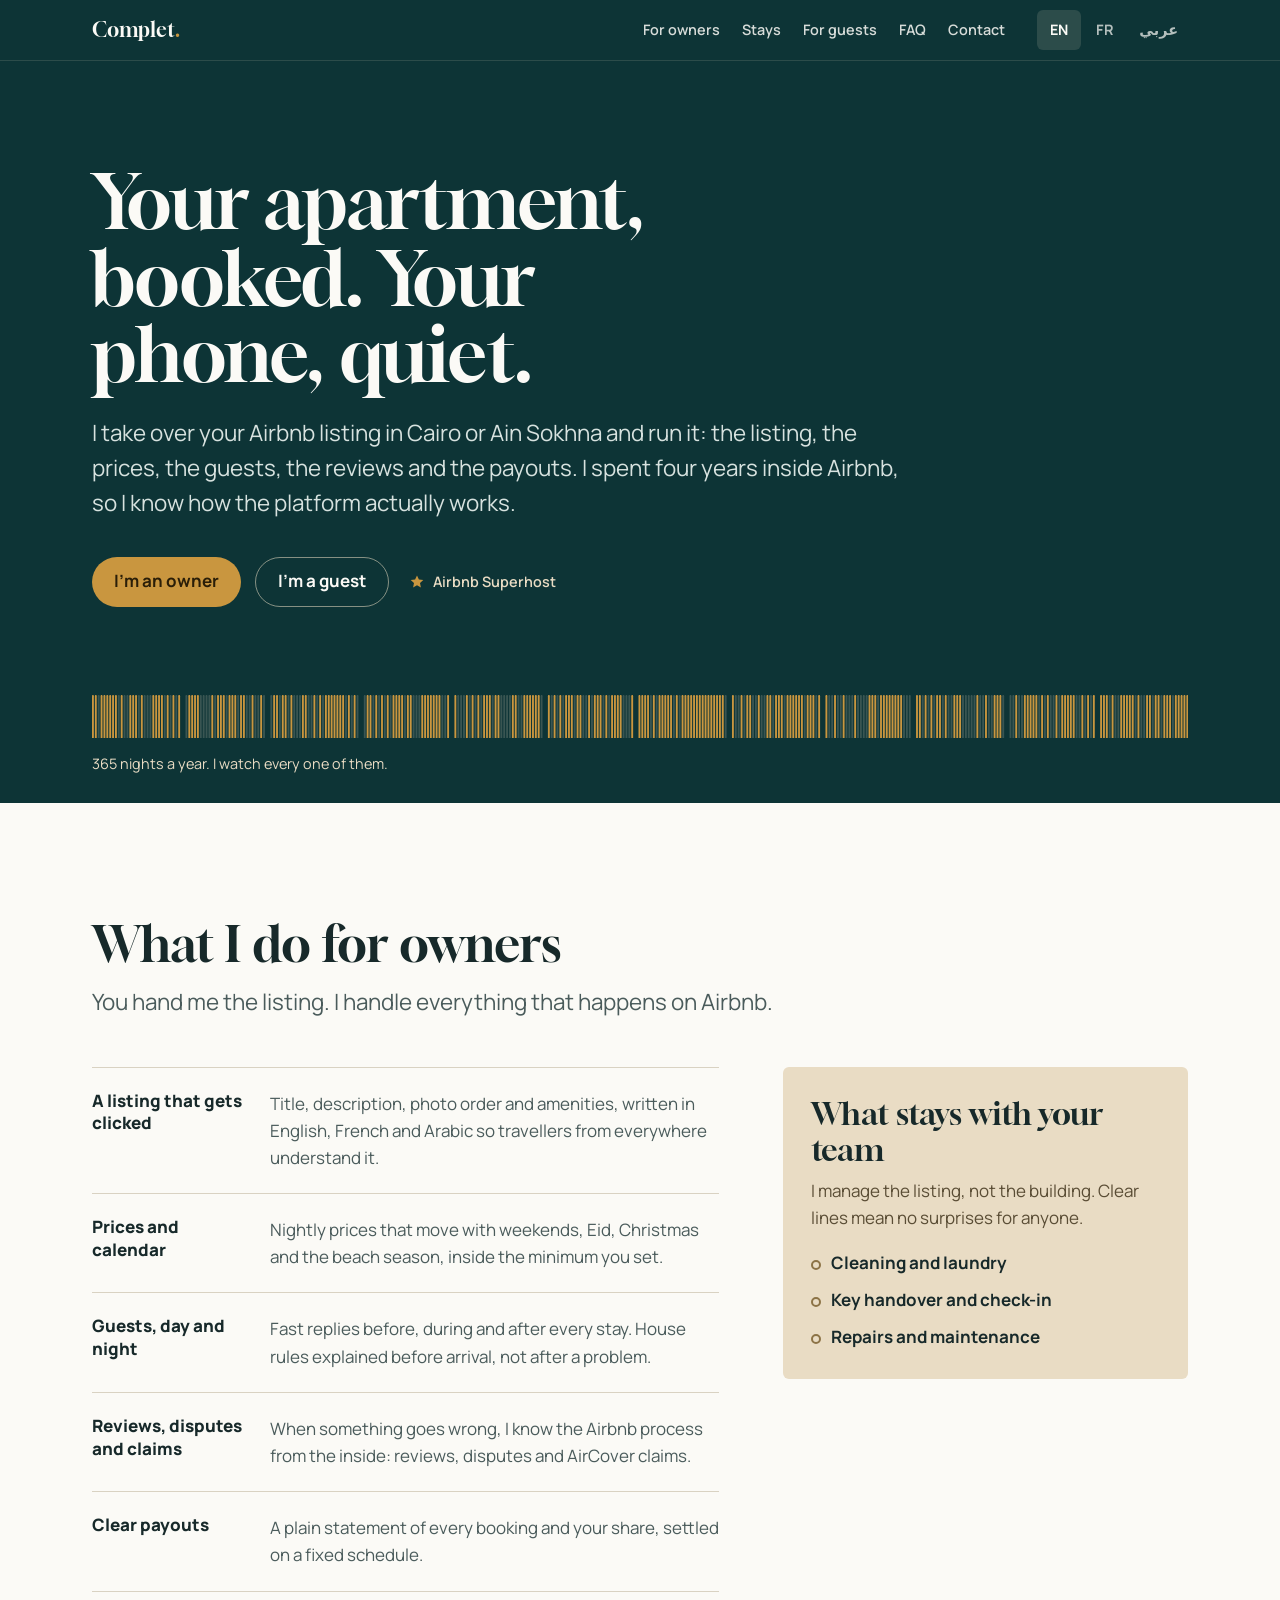
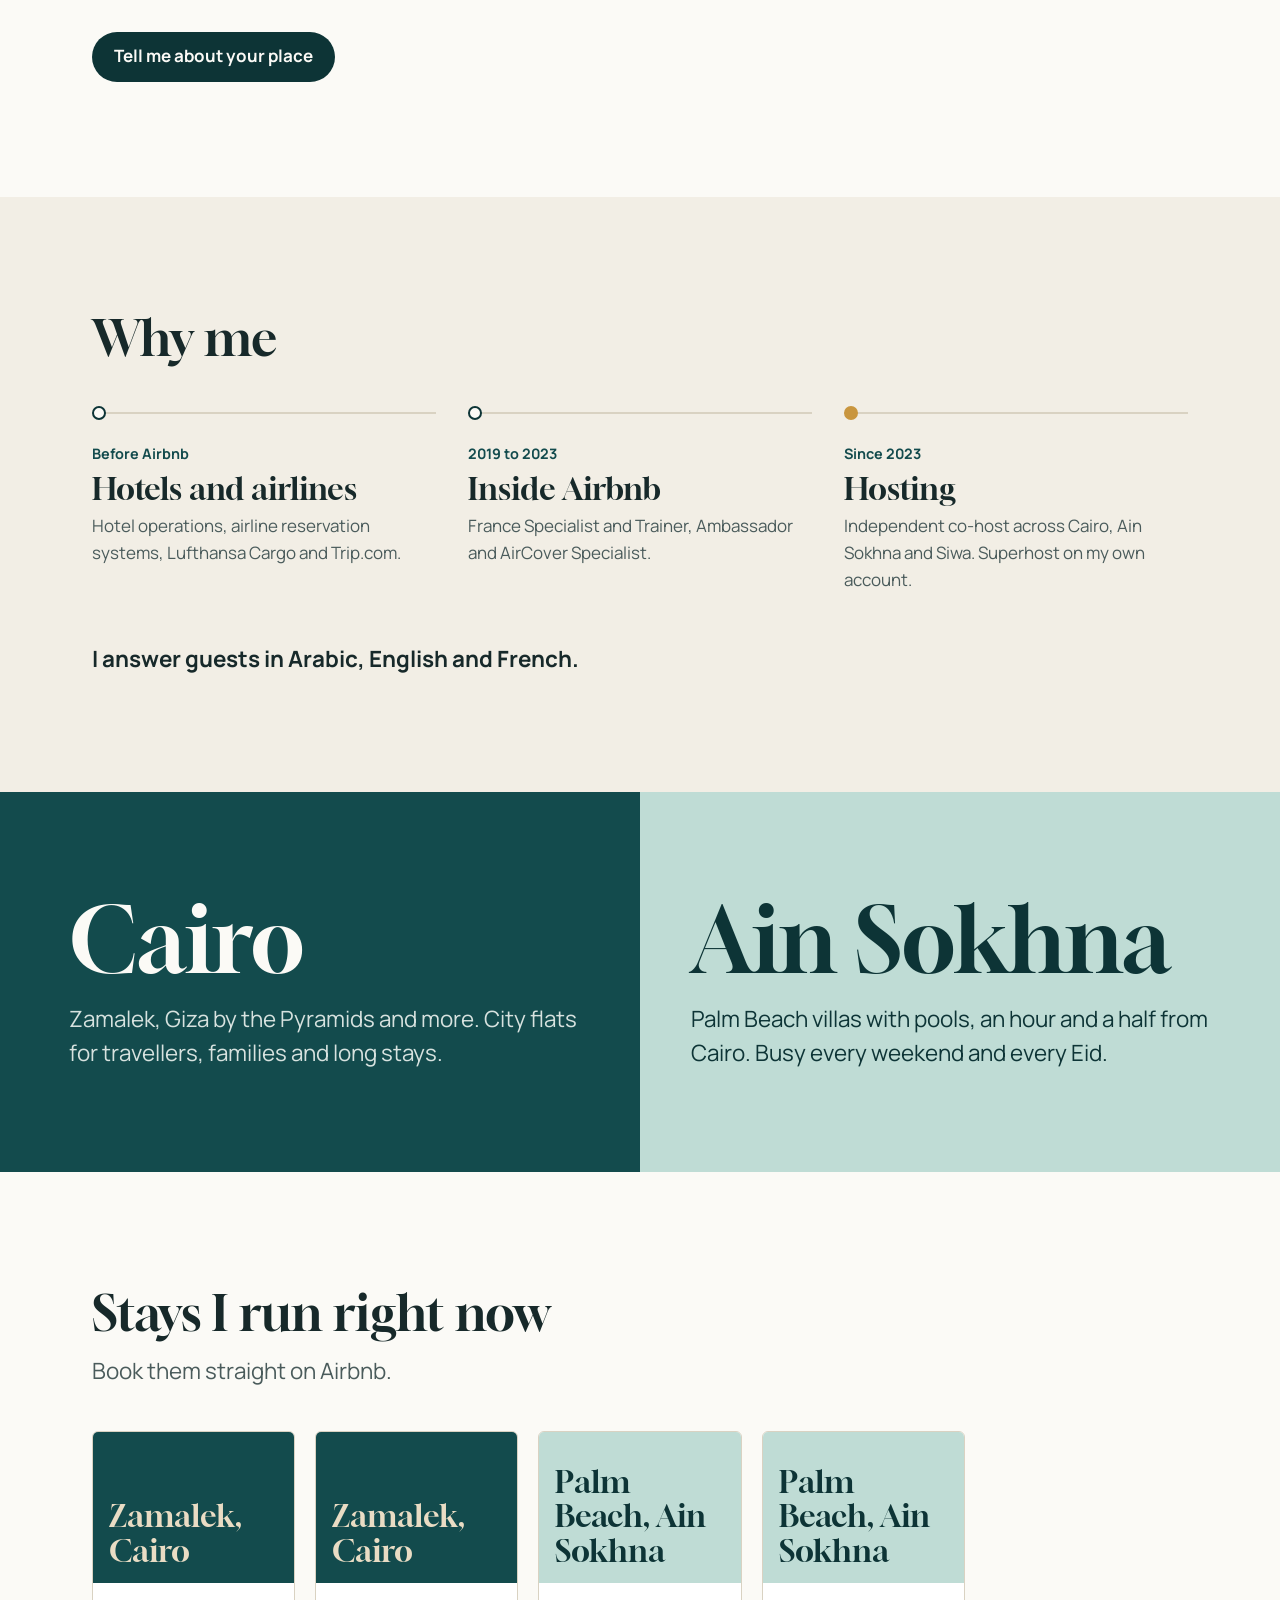
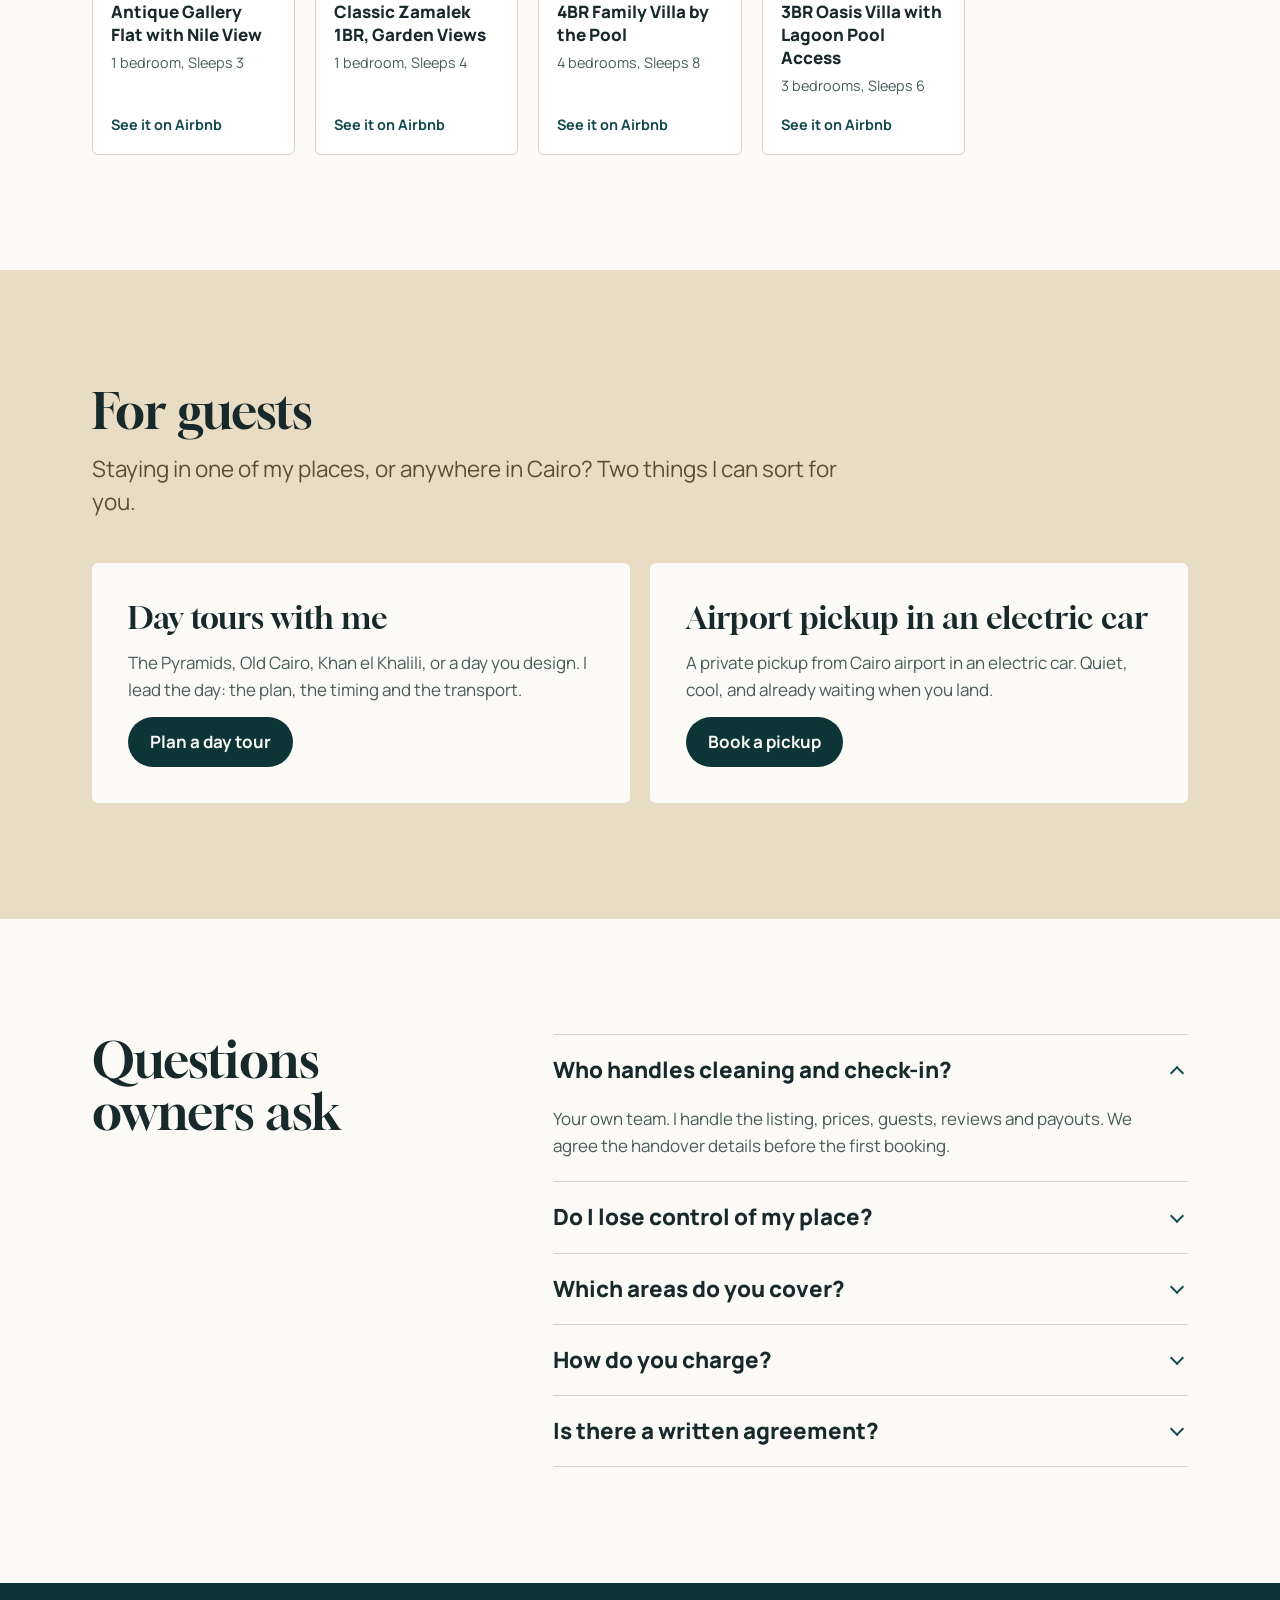
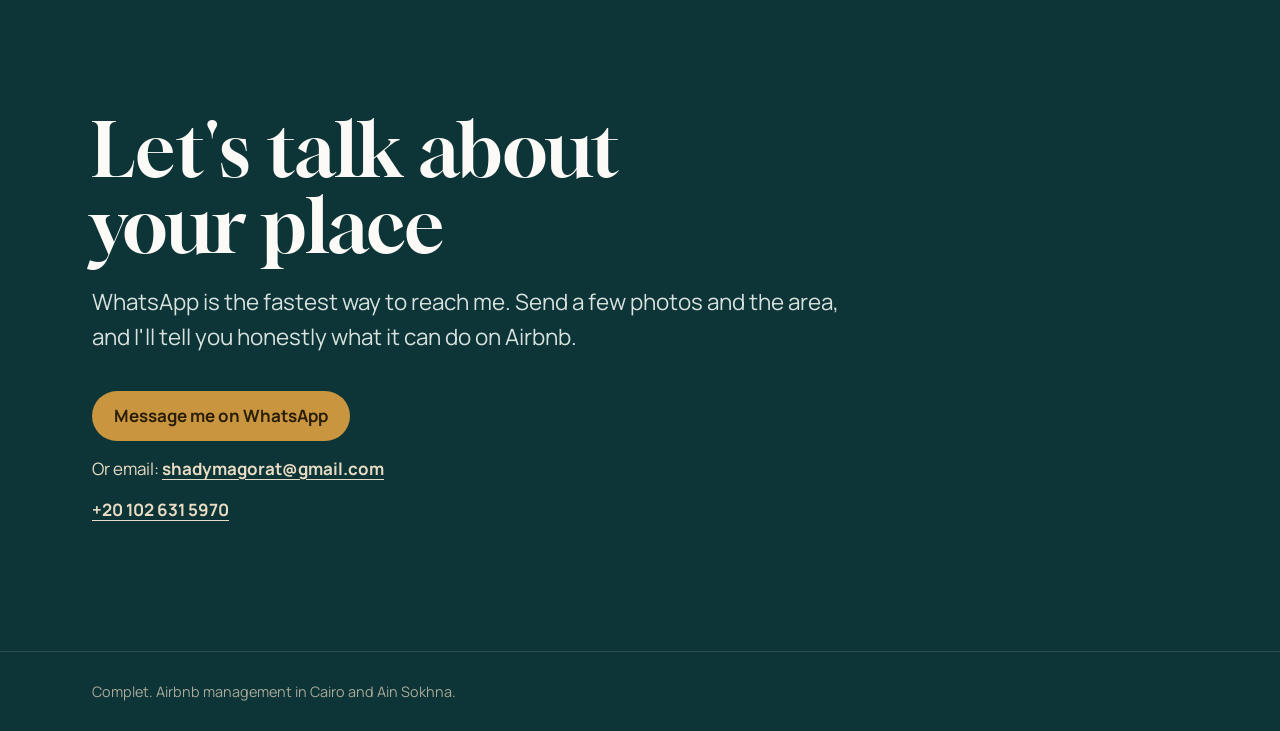
==== commit 79ae1d72: "Rebrand site from Shady Magora 365 to Complet - Wordmark Complet with brass full stop, new C. favico" ====
--- a/index.html
+++ b/index.html
@@ -3,30 +3,26 @@
 <head>
 <meta charset="utf-8">
 <meta name="viewport" content="width=device-width, initial-scale=1">
-<title>Airbnb management for apartment owners in Cairo &amp; Ain Sokhna | Shady Magora 365</title>
-<meta name="description" content="Own an apartment or villa in Cairo or Ain Sokhna? Shady Magora runs your Airbnb listing: setup, pricing, guest messages, reviews and payouts. Ex-Airbnb, now a Superhost.">
+<title>Complet | Airbnb management in Cairo and Ain Sokhna</title>
+<meta name="description" content="I take over your Airbnb listing in Cairo or Ain Sokhna: listing, pricing, guests, reviews and payouts. Former Airbnb specialist, now a Superhost.">
 <link rel="canonical" href="https://shadymagorat-tech.github.io/shady-magora-365/">
 <link rel="alternate" hreflang="en" href="https://shadymagorat-tech.github.io/shady-magora-365/">
 <link rel="alternate" hreflang="fr" href="https://shadymagorat-tech.github.io/shady-magora-365/fr/">
 <link rel="alternate" hreflang="ar" href="https://shadymagorat-tech.github.io/shady-magora-365/ar/">
 <link rel="alternate" hreflang="x-default" href="https://shadymagorat-tech.github.io/shady-magora-365/">
 <meta property="og:type" content="website">
-<meta property="og:site_name" content="Shady Magora 365">
-<meta property="og:title" content="Shady Magora 365 | Airbnb management in Cairo &amp; Ain Sokhna">
-<meta property="og:description" content="Your apartment, booked. Your phone, quiet. Airbnb listing management for owners in Cairo and Ain Sokhna.">
+<meta property="og:site_name" content="Complet">
+<meta property="og:title" content="Complet">
+<meta property="og:description" content="Your apartment, booked. Your phone, quiet. Airbnb management in Cairo and Ain Sokhna.">
 <meta property="og:url" content="https://shadymagorat-tech.github.io/shady-magora-365/">
 <meta property="og:image" content="https://shadymagorat-tech.github.io/shady-magora-365/assets/og.png">
 <meta property="og:image:width" content="1200">
 <meta property="og:image:height" content="630">
-<meta property="og:image:alt" content="Shady Magora 365: Airbnb management in Cairo and Ain Sokhna">
 <meta property="og:locale" content="en_US">
-<meta property="og:locale:alternate" content="fr_FR">
-<meta property="og:locale:alternate" content="ar_EG">
 <meta name="twitter:card" content="summary_large_image">
-<meta name="twitter:title" content="Shady Magora 365 | Airbnb management in Cairo &amp; Ain Sokhna">
-<meta name="twitter:description" content="Your apartment, booked. Your phone, quiet. Airbnb listing management for owners in Cairo and Ain Sokhna.">
+<meta name="twitter:title" content="Complet">
+<meta name="twitter:description" content="Your apartment, booked. Your phone, quiet. Airbnb management in Cairo and Ain Sokhna.">
 <meta name="twitter:image" content="https://shadymagorat-tech.github.io/shady-magora-365/assets/og.png">
-<meta name="twitter:image:alt" content="Shady Magora 365: Airbnb management in Cairo and Ain Sokhna">
 <meta name="theme-color" content="#0D3436">
 <link rel="icon" href="./assets/favicon.svg" type="image/svg+xml">
 <link rel="preconnect" href="https://fonts.googleapis.com">
@@ -35,31 +31,26 @@
 <link rel="stylesheet" href="https://fonts.googleapis.com/css2?family=Gloock&amp;family=Manrope:wght@400;600;700;800&amp;display=swap" media="print" onload="this.media='all'">
 <noscript><link rel="stylesheet" href="https://fonts.googleapis.com/css2?family=Gloock&amp;family=Manrope:wght@400;600;700;800&amp;display=swap"></noscript>
 <link rel="stylesheet" href="./assets/style.css">
-<script>document.documentElement.classList.add('js');try{var l=localStorage.getItem('sm365-lang');if(l==='fr'||l==='ar'){location.replace('./'+l+'/'+location.hash)}}catch(e){}</script>
-<script type="application/ld+json">{"@context": "https://schema.org", "@type": "ProfessionalService", "name": "Shady Magora 365", "description": "Own an apartment or villa in Cairo or Ain Sokhna? Shady Magora runs your Airbnb listing: setup, pricing, guest messages, reviews and payouts. Ex-Airbnb, now a Superhost.", "url": "https://shadymagorat-tech.github.io/shady-magora-365/", "image": "https://shadymagorat-tech.github.io/shady-magora-365/assets/og.png", "telephone": "+201026315970", "email": "shadymagorat@gmail.com", "founder": {"@type": "Person", "name": "Shady Magora"}, "areaServed": [{"@type": "City", "name": "Cairo"}, {"@type": "Place", "name": "Ain Sokhna"}], "knowsLanguage": ["ar", "en", "fr"], "contactPoint": {"@type": "ContactPoint", "telephone": "+201026315970", "contactType": "customer service", "availableLanguage": ["Arabic", "English", "French"]}}</script>
+<script>try{var l=localStorage.getItem('sm365-lang');if(l==='fr'||l==='ar'){location.replace(l+'/'+location.hash)}}catch(e){}</script>
+<script type="application/ld+json">{"@context": "https://schema.org", "@type": "LocalBusiness", "name": "Complet", "description": "I take over your Airbnb listing in Cairo or Ain Sokhna: listing, pricing, guests, reviews and payouts. Former Airbnb specialist, now a Superhost.", "url": "https://shadymagorat-tech.github.io/shady-magora-365/", "image": "https://shadymagorat-tech.github.io/shady-magora-365/assets/og.png", "telephone": "+20 102 631 5970", "email": "shadymagorat@gmail.com", "founder": {"@type": "Person", "name": "Shady Magora"}, "address": {"@type": "PostalAddress", "addressLocality": "Cairo", "addressCountry": "EG"}, "areaServed": [{"@type": "City", "name": "Cairo"}, {"@type": "Place", "name": "Ain Sokhna"}], "knowsLanguage": ["ar", "en", "fr"]}</script>
 </head>
-<body class="page-home">
+<body>
 <a class="skip" href="#main">Skip to content</a>
 
 <header class="top">
   <div class="wrap top__in">
-    <a class="mark" href="./" dir="ltr" lang="en"><span class="mark__name">Shady Magora</span>&nbsp;<span class="mark__num">365</span></a>
-    <button class="menu-btn" type="button" aria-expanded="false" aria-controls="nav">
-      <svg aria-hidden="true" viewBox="0 0 24 24" width="22" height="22"><path d="M4 7h16M4 12h16M4 17h16" stroke="currentColor" stroke-width="2" stroke-linecap="round" fill="none"/></svg>
-      <span class="visually-hidden">Menu</span>
-    </button>
-    <nav class="nav" id="nav" aria-label="Main">
+    <a class="mark" href="./"><span class="mark__name">Complet</span><span class="mark__num">.</span></a>
+    <nav class="nav" aria-label="Main">
       <a href="#owners">For owners</a>
-      <a href="./owners/">How it works</a>
       <a href="#stays">Stays</a>
       <a href="#guests">For guests</a>
       <a href="#faq">FAQ</a>
       <a href="#contact">Contact</a>
     </nav>
     <div class="langs" role="group" aria-label="Language">
-      <a href="./" hreflang="en" data-lang="en" lang="en" aria-current="page">EN</a>
-      <a href="./fr/" hreflang="fr" data-lang="fr" lang="fr" >FR</a>
-      <a href="./ar/" hreflang="ar" data-lang="ar" lang="ar" >عربي</a>
+      <a href="./" data-lang="en" lang="en" aria-current="page">EN</a>
+      <a href="./fr/" data-lang="fr" lang="fr" >FR</a>
+      <a href="./ar/" data-lang="ar" lang="ar" >عربي</a>
     </div>
   </div>
 </header>
@@ -77,7 +68,7 @@
     </div>
   </div>
   <figure class="ribbon wrap">
-    <svg viewBox="0 0 1754 34" preserveAspectRatio="none" aria-hidden="true" focusable="false"><g class="nights"><rect x="0.0" y="0" width="3" height="34" rx="1"/><rect x="4.6" y="0" width="3" height="34" rx="1"/><rect x="9.2" y="0" width="3" height="34" rx="1"/><rect x="13.8" y="0" width="3" height="34" rx="1"/><rect x="18.4" y="0" width="3" height="34" rx="1"/><rect x="23.0" y="0" width="3" height="34" rx="1"/><rect x="27.6" y="0" width="3" height="34" rx="1"/><rect x="32.2" y="0" width="3" height="34" rx="1"/><rect x="36.8" y="0" width="3" height="34" rx="1"/><rect x="41.4" y="0" width="3" height="34" rx="1"/><rect x="46.0" y="0" width="3" height="34" rx="1"/><rect x="50.6" y="0" width="3" height="34" rx="1"/><rect x="55.2" y="0" width="3" height="34" rx="1"/><rect x="59.8" y="0" width="3" height="34" rx="1"/><rect x="64.4" y="0" width="3" height="34" rx="1"/><rect x="69.0" y="0" width="3" height="34" rx="1"/><rect x="73.6" y="0" width="3" height="34" rx="1"/><rect x="78.2" y="0" width="3" height="34" rx="1"/><rect x="82.8" y="0" width="3" height="34" rx="1"/><rect x="87.4" y="0" width="3" height="34" rx="1"/><rect x="92.0" y="0" width="3" height="34" rx="1"/><rect x="96.6" y="0" width="3" height="34" rx="1"/><rect x="101.2" y="0" width="3" height="34" rx="1"/><rect x="105.8" y="0" width="3" height="34" rx="1"/><rect x="110.4" y="0" width="3" height="34" rx="1"/><rect x="115.0" y="0" width="3" height="34" rx="1"/><rect x="119.6" y="0" width="3" height="34" rx="1"/><rect x="124.2" y="0" width="3" height="34" rx="1"/><rect x="128.8" y="0" width="3" height="34" rx="1"/><rect x="133.4" y="0" width="3" height="34" rx="1"/><rect x="138.0" y="0" width="3" height="34" rx="1"/><rect x="149.6" y="0" width="3" height="34" rx="1"/><rect x="154.2" y="0" width="3" height="34" rx="1"/><rect x="158.8" y="0" width="3" height="34" rx="1"/><rect x="163.4" y="0" width="3" height="34" rx="1"/><rect x="168.0" y="0" width="3" height="34" rx="1"/><rect x="172.6" y="0" width="3" height="34" rx="1"/><rect x="177.2" y="0" width="3" height="34" rx="1"/><rect x="181.8" y="0" width="3" height="34" rx="1"/><rect x="186.4" y="0" width="3" height="34" rx="1"/><rect x="191.0" y="0" width="3" height="34" rx="1"/><rect x="195.6" y="0" width="3" height="34" rx="1"/><rect x="200.2" y="0" width="3" height="34" rx="1"/><rect x="204.8" y="0" width="3" height="34" rx="1"/><rect x="209.4" y="0" width="3" height="34" rx="1"/><rect x="214.0" y="0" width="3" height="34" rx="1"/><rect x="218.6" y="0" width="3" height="34" rx="1"/><rect x="223.2" y="0" width="3" height="34" rx="1"/><rect x="227.8" y="0" width="3" height="34" rx="1"/><rect x="232.4" y="0" width="3" height="34" rx="1"/><rect x="237.0" y="0" width="3" height="34" rx="1"/><rect x="241.6" y="0" width="3" height="34" rx="1"/><rect x="246.2" y="0" width="3" height="34" rx="1"/><rect x="250.8" y="0" width="3" height="34" rx="1"/><rect x="255.4" y="0" width="3" height="34" rx="1"/><rect x="260.0" y="0" width="3" height="34" rx="1"/><rect x="264.6" y="0" width="3" height="34" rx="1"/><rect x="269.2" y="0" width="3" height="34" rx="1"/><rect x="273.8" y="0" width="3" height="34" rx="1"/><rect x="285.4" y="0" width="3" height="34" rx="1"/><rect x="290.0" y="0" width="3" height="34" rx="1"/><rect x="294.6" y="0" width="3" height="34" rx="1"/><rect x="299.2" y="0" width="3" height="34" rx="1"/><rect x="303.8" y="0" width="3" height="34" rx="1"/><rect x="308.4" y="0" width="3" height="34" rx="1"/><rect x="313.0" y="0" width="3" height="34" rx="1"/><rect x="317.6" y="0" width="3" height="34" rx="1"/><rect x="322.2" y="0" width="3" height="34" rx="1"/><rect x="326.8" y="0" width="3" height="34" rx="1"/><rect x="331.4" y="0" width="3" height="34" rx="1"/><rect x="336.0" y="0" width="3" height="34" rx="1"/><rect x="340.6" y="0" width="3" height="34" rx="1"/><rect x="345.2" y="0" width="3" height="34" rx="1"/><rect x="349.8" y="0" width="3" height="34" rx="1"/><rect x="354.4" y="0" width="3" height="34" rx="1"/><rect x="359.0" y="0" width="3" height="34" rx="1"/><rect x="363.6" y="0" width="3" height="34" rx="1"/><rect x="368.2" y="0" width="3" height="34" rx="1"/><rect x="372.8" y="0" width="3" height="34" rx="1"/><rect x="377.4" y="0" width="3" height="34" rx="1"/><rect x="382.0" y="0" width="3" height="34" rx="1"/><rect x="386.6" y="0" width="3" height="34" rx="1"/><rect x="391.2" y="0" width="3" height="34" rx="1"/><rect x="395.8" y="0" width="3" height="34" rx="1"/><rect x="400.4" y="0" width="3" height="34" rx="1"/><rect x="405.0" y="0" width="3" height="34" rx="1"/><rect x="409.6" y="0" width="3" height="34" rx="1"/><rect x="414.2" y="0" width="3" height="34" rx="1"/><rect x="418.8" y="0" width="3" height="34" rx="1"/><rect x="423.4" y="0" width="3" height="34" rx="1"/><rect x="435.0" y="0" width="3" height="34" rx="1"/><rect x="439.6" y="0" width="3" height="34" rx="1"/><rect x="444.2" y="0" width="3" height="34" rx="1"/><rect x="448.8" y="0" width="3" height="34" rx="1"/><rect x="453.4" y="0" width="3" height="34" rx="1"/><rect x="458.0" y="0" width="3" height="34" rx="1"/><rect x="462.6" y="0" width="3" height="34" rx="1"/><rect x="467.2" y="0" width="3" height="34" rx="1"/><rect x="471.8" y="0" width="3" height="34" rx="1"/><rect x="476.4" y="0" width="3" height="34" rx="1"/><rect x="481.0" y="0" width="3" height="34" rx="1"/><rect x="485.6" y="0" width="3" height="34" rx="1"/><rect x="490.2" y="0" width="3" height="34" rx="1"/><rect x="494.8" y="0" width="3" height="34" rx="1"/><rect x="499.4" y="0" width="3" height="34" rx="1"/><rect x="504.0" y="0" width="3" height="34" rx="1"/><rect x="508.6" y="0" width="3" height="34" rx="1"/><rect x="513.2" y="0" width="3" height="34" rx="1"/><rect x="517.8" y="0" width="3" height="34" rx="1"/><rect x="522.4" y="0" width="3" height="34" rx="1"/><rect x="527.0" y="0" width="3" height="34" rx="1"/><rect x="531.6" y="0" width="3" height="34" rx="1"/><rect x="536.2" y="0" width="3" height="34" rx="1"/><rect x="540.8" y="0" width="3" height="34" rx="1"/><rect x="545.4" y="0" width="3" height="34" rx="1"/><rect x="550.0" y="0" width="3" height="34" rx="1"/><rect x="554.6" y="0" width="3" height="34" rx="1"/><rect x="559.2" y="0" width="3" height="34" rx="1"/><rect x="563.8" y="0" width="3" height="34" rx="1"/><rect x="568.4" y="0" width="3" height="34" rx="1"/><rect x="580.0" y="0" width="3" height="34" rx="1"/><rect x="584.6" y="0" width="3" height="34" rx="1"/><rect x="589.2" y="0" width="3" height="34" rx="1"/><rect x="593.8" y="0" width="3" height="34" rx="1"/><rect x="598.4" y="0" width="3" height="34" rx="1"/><rect x="603.0" y="0" width="3" height="34" rx="1"/><rect x="607.6" y="0" width="3" height="34" rx="1"/><rect x="612.2" y="0" width="3" height="34" rx="1"/><rect x="616.8" y="0" width="3" height="34" rx="1"/><rect x="621.4" y="0" width="3" height="34" rx="1"/><rect x="626.0" y="0" width="3" height="34" rx="1"/><rect x="630.6" y="0" width="3" height="34" rx="1"/><rect x="635.2" y="0" width="3" height="34" rx="1"/><rect x="639.8" y="0" width="3" height="34" rx="1"/><rect x="644.4" y="0" width="3" height="34" rx="1"/><rect x="649.0" y="0" width="3" height="34" rx="1"/><rect x="653.6" y="0" width="3" height="34" rx="1"/><rect x="658.2" y="0" width="3" height="34" rx="1"/><rect x="662.8" y="0" width="3" height="34" rx="1"/><rect x="667.4" y="0" width="3" height="34" rx="1"/><rect x="672.0" y="0" width="3" height="34" rx="1"/><rect x="676.6" y="0" width="3" height="34" rx="1"/><rect x="681.2" y="0" width="3" height="34" rx="1"/><rect x="685.8" y="0" width="3" height="34" rx="1"/><rect x="690.4" y="0" width="3" height="34" rx="1"/><rect x="695.0" y="0" width="3" height="34" rx="1"/><rect x="699.6" y="0" width="3" height="34" rx="1"/><rect x="704.2" y="0" width="3" height="34" rx="1"/><rect x="708.8" y="0" width="3" height="34" rx="1"/><rect x="713.4" y="0" width="3" height="34" rx="1"/><rect x="718.0" y="0" width="3" height="34" rx="1"/><rect x="729.6" y="0" width="3" height="34" rx="1"/><rect x="734.2" y="0" width="3" height="34" rx="1"/><rect x="738.8" y="0" width="3" height="34" rx="1"/><rect x="743.4" y="0" width="3" height="34" rx="1"/><rect x="748.0" y="0" width="3" height="34" rx="1"/><rect x="752.6" y="0" width="3" height="34" rx="1"/><rect x="757.2" y="0" width="3" height="34" rx="1"/><rect x="761.8" y="0" width="3" height="34" rx="1"/><rect x="766.4" y="0" width="3" height="34" rx="1"/><rect x="771.0" y="0" width="3" height="34" rx="1"/><rect x="775.6" y="0" width="3" height="34" rx="1"/><rect x="780.2" y="0" width="3" height="34" rx="1"/><rect x="784.8" y="0" width="3" height="34" rx="1"/><rect x="789.4" y="0" width="3" height="34" rx="1"/><rect x="794.0" y="0" width="3" height="34" rx="1"/><rect x="798.6" y="0" width="3" height="34" rx="1"/><rect x="803.2" y="0" width="3" height="34" rx="1"/><rect x="807.8" y="0" width="3" height="34" rx="1"/><rect x="812.4" y="0" width="3" height="34" rx="1"/><rect x="817.0" y="0" width="3" height="34" rx="1"/><rect x="821.6" y="0" width="3" height="34" rx="1"/><rect x="826.2" y="0" width="3" height="34" rx="1"/><rect x="830.8" y="0" width="3" height="34" rx="1"/><rect x="835.4" y="0" width="3" height="34" rx="1"/><rect x="840.0" y="0" width="3" height="34" rx="1"/><rect x="844.6" y="0" width="3" height="34" rx="1"/><rect x="849.2" y="0" width="3" height="34" rx="1"/><rect x="853.8" y="0" width="3" height="34" rx="1"/><rect x="858.4" y="0" width="3" height="34" rx="1"/><rect x="863.0" y="0" width="3" height="34" rx="1"/><rect x="874.6" y="0" width="3" height="34" rx="1"/><rect x="879.2" y="0" width="3" height="34" rx="1"/><rect x="883.8" y="0" width="3" height="34" rx="1"/><rect x="888.4" y="0" width="3" height="34" rx="1"/><rect x="893.0" y="0" width="3" height="34" rx="1"/><rect x="897.6" y="0" width="3" height="34" rx="1"/><rect x="902.2" y="0" width="3" height="34" rx="1"/><rect x="906.8" y="0" width="3" height="34" rx="1"/><rect x="911.4" y="0" width="3" height="34" rx="1"/><rect x="916.0" y="0" width="3" height="34" rx="1"/><rect x="920.6" y="0" width="3" height="34" rx="1"/><rect x="925.2" y="0" width="3" height="34" rx="1"/><rect x="929.8" y="0" width="3" height="34" rx="1"/><rect x="934.4" y="0" width="3" height="34" rx="1"/><rect x="939.0" y="0" width="3" height="34" rx="1"/><rect x="943.6" y="0" width="3" height="34" rx="1"/><rect x="948.2" y="0" width="3" height="34" rx="1"/><rect x="952.8" y="0" width="3" height="34" rx="1"/><rect x="957.4" y="0" width="3" height="34" rx="1"/><rect x="962.0" y="0" width="3" height="34" rx="1"/><rect x="966.6" y="0" width="3" height="34" rx="1"/><rect x="971.2" y="0" width="3" height="34" rx="1"/><rect x="975.8" y="0" width="3" height="34" rx="1"/><rect x="980.4" y="0" width="3" height="34" rx="1"/><rect x="985.0" y="0" width="3" height="34" rx="1"/><rect x="989.6" y="0" width="3" height="34" rx="1"/><rect x="994.2" y="0" width="3" height="34" rx="1"/><rect x="998.8" y="0" width="3" height="34" rx="1"/><rect x="1003.4" y="0" width="3" height="34" rx="1"/><rect x="1008.0" y="0" width="3" height="34" rx="1"/><rect x="1012.6" y="0" width="3" height="34" rx="1"/><rect x="1024.2" y="0" width="3" height="34" rx="1"/><rect x="1028.8" y="0" width="3" height="34" rx="1"/><rect x="1033.4" y="0" width="3" height="34" rx="1"/><rect x="1038.0" y="0" width="3" height="34" rx="1"/><rect x="1042.6" y="0" width="3" height="34" rx="1"/><rect x="1047.2" y="0" width="3" height="34" rx="1"/><rect x="1051.8" y="0" width="3" height="34" rx="1"/><rect x="1056.4" y="0" width="3" height="34" rx="1"/><rect x="1061.0" y="0" width="3" height="34" rx="1"/><rect x="1065.6" y="0" width="3" height="34" rx="1"/><rect x="1070.2" y="0" width="3" height="34" rx="1"/><rect x="1074.8" y="0" width="3" height="34" rx="1"/><rect x="1079.4" y="0" width="3" height="34" rx="1"/><rect x="1084.0" y="0" width="3" height="34" rx="1"/><rect x="1088.6" y="0" width="3" height="34" rx="1"/><rect x="1093.2" y="0" width="3" height="34" rx="1"/><rect x="1097.8" y="0" width="3" height="34" rx="1"/><rect x="1102.4" y="0" width="3" height="34" rx="1"/><rect x="1107.0" y="0" width="3" height="34" rx="1"/><rect x="1111.6" y="0" width="3" height="34" rx="1"/><rect x="1116.2" y="0" width="3" height="34" rx="1"/><rect x="1120.8" y="0" width="3" height="34" rx="1"/><rect x="1125.4" y="0" width="3" height="34" rx="1"/><rect x="1130.0" y="0" width="3" height="34" rx="1"/><rect x="1134.6" y="0" width="3" height="34" rx="1"/><rect x="1139.2" y="0" width="3" height="34" rx="1"/><rect x="1143.8" y="0" width="3" height="34" rx="1"/><rect x="1148.4" y="0" width="3" height="34" rx="1"/><rect x="1153.0" y="0" width="3" height="34" rx="1"/><rect x="1157.6" y="0" width="3" height="34" rx="1"/><rect x="1162.2" y="0" width="3" height="34" rx="1"/><rect x="1173.8" y="0" width="3" height="34" rx="1"/><rect x="1178.4" y="0" width="3" height="34" rx="1"/><rect x="1183.0" y="0" width="3" height="34" rx="1"/><rect x="1187.6" y="0" width="3" height="34" rx="1"/><rect x="1192.2" y="0" width="3" height="34" rx="1"/><rect x="1196.8" y="0" width="3" height="34" rx="1"/><rect x="1201.4" y="0" width="3" height="34" rx="1"/><rect x="1206.0" y="0" width="3" height="34" rx="1"/><rect x="1210.6" y="0" width="3" height="34" rx="1"/><rect x="1215.2" y="0" width="3" height="34" rx="1"/><rect x="1219.8" y="0" width="3" height="34" rx="1"/><rect x="1224.4" y="0" width="3" height="34" rx="1"/><rect x="1229.0" y="0" width="3" height="34" rx="1"/><rect x="1233.6" y="0" width="3" height="34" rx="1"/><rect x="1238.2" y="0" width="3" height="34" rx="1"/><rect x="1242.8" y="0" width="3" height="34" rx="1"/><rect x="1247.4" y="0" width="3" height="34" rx="1"/><rect x="1252.0" y="0" width="3" height="34" rx="1"/><rect x="1256.6" y="0" width="3" height="34" rx="1"/><rect x="1261.2" y="0" width="3" height="34" rx="1"/><rect x="1265.8" y="0" width="3" height="34" rx="1"/><rect x="1270.4" y="0" width="3" height="34" rx="1"/><rect x="1275.0" y="0" width="3" height="34" rx="1"/><rect x="1279.6" y="0" width="3" height="34" rx="1"/><rect x="1284.2" y="0" width="3" height="34" rx="1"/><rect x="1288.8" y="0" width="3" height="34" rx="1"/><rect x="1293.4" y="0" width="3" height="34" rx="1"/><rect x="1298.0" y="0" width="3" height="34" rx="1"/><rect x="1302.6" y="0" width="3" height="34" rx="1"/><rect x="1307.2" y="0" width="3" height="34" rx="1"/><rect x="1318.8" y="0" width="3" height="34" rx="1"/><rect x="1323.4" y="0" width="3" height="34" rx="1"/><rect x="1328.0" y="0" width="3" height="34" rx="1"/><rect x="1332.6" y="0" width="3" height="34" rx="1"/><rect x="1337.2" y="0" width="3" height="34" rx="1"/><rect x="1341.8" y="0" width="3" height="34" rx="1"/><rect x="1346.4" y="0" width="3" height="34" rx="1"/><rect x="1351.0" y="0" width="3" height="34" rx="1"/><rect x="1355.6" y="0" width="3" height="34" rx="1"/><rect x="1360.2" y="0" width="3" height="34" rx="1"/><rect x="1364.8" y="0" width="3" height="34" rx="1"/><rect x="1369.4" y="0" width="3" height="34" rx="1"/><rect x="1374.0" y="0" width="3" height="34" rx="1"/><rect x="1378.6" y="0" width="3" height="34" rx="1"/><rect x="1383.2" y="0" width="3" height="34" rx="1"/><rect x="1387.8" y="0" width="3" height="34" rx="1"/><rect x="1392.4" y="0" width="3" height="34" rx="1"/><rect x="1397.0" y="0" width="3" height="34" rx="1"/><rect x="1401.6" y="0" width="3" height="34" rx="1"/><rect x="1406.2" y="0" width="3" height="34" rx="1"/><rect x="1410.8" y="0" width="3" height="34" rx="1"/><rect x="1415.4" y="0" width="3" height="34" rx="1"/><rect x="1420.0" y="0" width="3" height="34" rx="1"/><rect x="1424.6" y="0" width="3" height="34" rx="1"/><rect x="1429.2" y="0" width="3" height="34" rx="1"/><rect x="1433.8" y="0" width="3" height="34" rx="1"/><rect x="1438.4" y="0" width="3" height="34" rx="1"/><rect x="1443.0" y="0" width="3" height="34" rx="1"/><rect x="1447.6" y="0" width="3" height="34" rx="1"/><rect x="1452.2" y="0" width="3" height="34" rx="1"/><rect x="1456.8" y="0" width="3" height="34" rx="1"/><rect x="1468.4" y="0" width="3" height="34" rx="1"/><rect x="1473.0" y="0" width="3" height="34" rx="1"/><rect x="1477.6" y="0" width="3" height="34" rx="1"/><rect x="1482.2" y="0" width="3" height="34" rx="1"/><rect x="1486.8" y="0" width="3" height="34" rx="1"/><rect x="1491.4" y="0" width="3" height="34" rx="1"/><rect x="1496.0" y="0" width="3" height="34" rx="1"/><rect x="1500.6" y="0" width="3" height="34" rx="1"/><rect x="1505.2" y="0" width="3" height="34" rx="1"/><rect x="1509.8" y="0" width="3" height="34" rx="1"/><rect x="1514.4" y="0" width="3" height="34" rx="1"/><rect x="1519.0" y="0" width="3" height="34" rx="1"/><rect x="1523.6" y="0" width="3" height="34" rx="1"/><rect x="1528.2" y="0" width="3" height="34" rx="1"/><rect x="1532.8" y="0" width="3" height="34" rx="1"/><rect x="1537.4" y="0" width="3" height="34" rx="1"/><rect x="1542.0" y="0" width="3" height="34" rx="1"/><rect x="1546.6" y="0" width="3" height="34" rx="1"/><rect x="1551.2" y="0" width="3" height="34" rx="1"/><rect x="1555.8" y="0" width="3" height="34" rx="1"/><rect x="1560.4" y="0" width="3" height="34" rx="1"/><rect x="1565.0" y="0" width="3" height="34" rx="1"/><rect x="1569.6" y="0" width="3" height="34" rx="1"/><rect x="1574.2" y="0" width="3" height="34" rx="1"/><rect x="1578.8" y="0" width="3" height="34" rx="1"/><rect x="1583.4" y="0" width="3" height="34" rx="1"/><rect x="1588.0" y="0" width="3" height="34" rx="1"/><rect x="1592.6" y="0" width="3" height="34" rx="1"/><rect x="1597.2" y="0" width="3" height="34" rx="1"/><rect x="1601.8" y="0" width="3" height="34" rx="1"/><rect x="1613.4" y="0" width="3" height="34" rx="1"/><rect x="1618.0" y="0" width="3" height="34" rx="1"/><rect x="1622.6" y="0" width="3" height="34" rx="1"/><rect x="1627.2" y="0" width="3" height="34" rx="1"/><rect x="1631.8" y="0" width="3" height="34" rx="1"/><rect x="1636.4" y="0" width="3" height="34" rx="1"/><rect x="1641.0" y="0" width="3" height="34" rx="1"/><rect x="1645.6" y="0" width="3" height="34" rx="1"/><rect x="1650.2" y="0" width="3" height="34" rx="1"/><rect x="1654.8" y="0" width="3" height="34" rx="1"/><rect x="1659.4" y="0" width="3" height="34" rx="1"/><rect x="1664.0" y="0" width="3" height="34" rx="1"/><rect x="1668.6" y="0" width="3" height="34" rx="1"/><rect x="1673.2" y="0" width="3" height="34" rx="1"/><rect x="1677.8" y="0" width="3" height="34" rx="1"/><rect x="1682.4" y="0" width="3" height="34" rx="1"/><rect x="1687.0" y="0" width="3" height="34" rx="1"/><rect x="1691.6" y="0" width="3" height="34" rx="1"/><rect x="1696.2" y="0" width="3" height="34" rx="1"/><rect x="1700.8" y="0" width="3" height="34" rx="1"/><rect x="1705.4" y="0" width="3" height="34" rx="1"/><rect x="1710.0" y="0" width="3" height="34" rx="1"/><rect x="1714.6" y="0" width="3" height="34" rx="1"/><rect x="1719.2" y="0" width="3" height="34" rx="1"/><rect x="1723.8" y="0" width="3" height="34" rx="1"/><rect x="1728.4" y="0" width="3" height="34" rx="1"/><rect x="1733.0" y="0" width="3" height="34" rx="1"/><rect x="1737.6" y="0" width="3" height="34" rx="1"/><rect x="1742.2" y="0" width="3" height="34" rx="1"/><rect x="1746.8" y="0" width="3" height="34" rx="1"/><rect x="1751.4" y="0" width="3" height="34" rx="1"/></g></svg>
+    <svg viewBox="0 0 1754 34" preserveAspectRatio="none" role="img" aria-label="A year of nights on the calendar" focusable="false"><g class="open"><rect x="9.2" y="0" width="3" height="34" rx="1"/><rect x="41.4" y="0" width="3" height="34" rx="1"/><rect x="50.6" y="0" width="3" height="34" rx="1"/><rect x="55.2" y="0" width="3" height="34" rx="1"/><rect x="73.6" y="0" width="3" height="34" rx="1"/><rect x="82.8" y="0" width="3" height="34" rx="1"/><rect x="87.4" y="0" width="3" height="34" rx="1"/><rect x="92.0" y="0" width="3" height="34" rx="1"/><rect x="115.0" y="0" width="3" height="34" rx="1"/><rect x="124.2" y="0" width="3" height="34" rx="1"/><rect x="133.4" y="0" width="3" height="34" rx="1"/><rect x="149.6" y="0" width="3" height="34" rx="1"/><rect x="172.6" y="0" width="3" height="34" rx="1"/><rect x="177.2" y="0" width="3" height="34" rx="1"/><rect x="181.8" y="0" width="3" height="34" rx="1"/><rect x="186.4" y="0" width="3" height="34" rx="1"/><rect x="195.6" y="0" width="3" height="34" rx="1"/><rect x="214.0" y="0" width="3" height="34" rx="1"/><rect x="232.4" y="0" width="3" height="34" rx="1"/><rect x="246.2" y="0" width="3" height="34" rx="1"/><rect x="250.8" y="0" width="3" height="34" rx="1"/><rect x="260.0" y="0" width="3" height="34" rx="1"/><rect x="264.6" y="0" width="3" height="34" rx="1"/><rect x="273.8" y="0" width="3" height="34" rx="1"/><rect x="285.4" y="0" width="3" height="34" rx="1"/><rect x="299.2" y="0" width="3" height="34" rx="1"/><rect x="313.0" y="0" width="3" height="34" rx="1"/><rect x="322.2" y="0" width="3" height="34" rx="1"/><rect x="326.8" y="0" width="3" height="34" rx="1"/><rect x="331.4" y="0" width="3" height="34" rx="1"/><rect x="345.2" y="0" width="3" height="34" rx="1"/><rect x="349.8" y="0" width="3" height="34" rx="1"/><rect x="359.0" y="0" width="3" height="34" rx="1"/><rect x="368.2" y="0" width="3" height="34" rx="1"/><rect x="405.0" y="0" width="3" height="34" rx="1"/><rect x="414.2" y="0" width="3" height="34" rx="1"/><rect x="423.4" y="0" width="3" height="34" rx="1"/><rect x="435.0" y="0" width="3" height="34" rx="1"/><rect x="448.8" y="0" width="3" height="34" rx="1"/><rect x="458.0" y="0" width="3" height="34" rx="1"/><rect x="467.2" y="0" width="3" height="34" rx="1"/><rect x="476.4" y="0" width="3" height="34" rx="1"/><rect x="499.4" y="0" width="3" height="34" rx="1"/><rect x="513.2" y="0" width="3" height="34" rx="1"/><rect x="517.8" y="0" width="3" height="34" rx="1"/><rect x="522.4" y="0" width="3" height="34" rx="1"/><rect x="559.2" y="0" width="3" height="34" rx="1"/><rect x="563.8" y="0" width="3" height="34" rx="1"/><rect x="584.6" y="0" width="3" height="34" rx="1"/><rect x="589.2" y="0" width="3" height="34" rx="1"/><rect x="593.8" y="0" width="3" height="34" rx="1"/><rect x="603.0" y="0" width="3" height="34" rx="1"/><rect x="612.2" y="0" width="3" height="34" rx="1"/><rect x="621.4" y="0" width="3" height="34" rx="1"/><rect x="639.8" y="0" width="3" height="34" rx="1"/><rect x="653.6" y="0" width="3" height="34" rx="1"/><rect x="658.2" y="0" width="3" height="34" rx="1"/><rect x="662.8" y="0" width="3" height="34" rx="1"/><rect x="667.4" y="0" width="3" height="34" rx="1"/><rect x="681.2" y="0" width="3" height="34" rx="1"/><rect x="685.8" y="0" width="3" height="34" rx="1"/><rect x="718.0" y="0" width="3" height="34" rx="1"/><rect x="734.2" y="0" width="3" height="34" rx="1"/><rect x="743.4" y="0" width="3" height="34" rx="1"/><rect x="752.6" y="0" width="3" height="34" rx="1"/><rect x="771.0" y="0" width="3" height="34" rx="1"/><rect x="784.8" y="0" width="3" height="34" rx="1"/><rect x="789.4" y="0" width="3" height="34" rx="1"/><rect x="798.6" y="0" width="3" height="34" rx="1"/><rect x="817.0" y="0" width="3" height="34" rx="1"/><rect x="826.2" y="0" width="3" height="34" rx="1"/><rect x="849.2" y="0" width="3" height="34" rx="1"/><rect x="853.8" y="0" width="3" height="34" rx="1"/><rect x="858.4" y="0" width="3" height="34" rx="1"/><rect x="893.0" y="0" width="3" height="34" rx="1"/><rect x="902.2" y="0" width="3" height="34" rx="1"/><rect x="929.8" y="0" width="3" height="34" rx="1"/><rect x="939.0" y="0" width="3" height="34" rx="1"/><rect x="1012.6" y="0" width="3" height="34" rx="1"/><rect x="1028.8" y="0" width="3" height="34" rx="1"/><rect x="1033.4" y="0" width="3" height="34" rx="1"/><rect x="1042.6" y="0" width="3" height="34" rx="1"/><rect x="1056.4" y="0" width="3" height="34" rx="1"/><rect x="1061.0" y="0" width="3" height="34" rx="1"/><rect x="1070.2" y="0" width="3" height="34" rx="1"/><rect x="1074.8" y="0" width="3" height="34" rx="1"/><rect x="1088.6" y="0" width="3" height="34" rx="1"/><rect x="1107.0" y="0" width="3" height="34" rx="1"/><rect x="1139.2" y="0" width="3" height="34" rx="1"/><rect x="1157.6" y="0" width="3" height="34" rx="1"/><rect x="1178.4" y="0" width="3" height="34" rx="1"/><rect x="1183.0" y="0" width="3" height="34" rx="1"/><rect x="1192.2" y="0" width="3" height="34" rx="1"/><rect x="1196.8" y="0" width="3" height="34" rx="1"/><rect x="1206.0" y="0" width="3" height="34" rx="1"/><rect x="1210.6" y="0" width="3" height="34" rx="1"/><rect x="1215.2" y="0" width="3" height="34" rx="1"/><rect x="1224.4" y="0" width="3" height="34" rx="1"/><rect x="1229.0" y="0" width="3" height="34" rx="1"/><rect x="1233.6" y="0" width="3" height="34" rx="1"/><rect x="1238.2" y="0" width="3" height="34" rx="1"/><rect x="1256.6" y="0" width="3" height="34" rx="1"/><rect x="1298.0" y="0" width="3" height="34" rx="1"/><rect x="1302.6" y="0" width="3" height="34" rx="1"/><rect x="1307.2" y="0" width="3" height="34" rx="1"/><rect x="1328.0" y="0" width="3" height="34" rx="1"/><rect x="1337.2" y="0" width="3" height="34" rx="1"/><rect x="1346.4" y="0" width="3" height="34" rx="1"/><rect x="1360.2" y="0" width="3" height="34" rx="1"/><rect x="1369.4" y="0" width="3" height="34" rx="1"/><rect x="1374.0" y="0" width="3" height="34" rx="1"/><rect x="1392.4" y="0" width="3" height="34" rx="1"/><rect x="1397.0" y="0" width="3" height="34" rx="1"/><rect x="1401.6" y="0" width="3" height="34" rx="1"/><rect x="1406.2" y="0" width="3" height="34" rx="1"/><rect x="1410.8" y="0" width="3" height="34" rx="1"/><rect x="1420.0" y="0" width="3" height="34" rx="1"/><rect x="1424.6" y="0" width="3" height="34" rx="1"/><rect x="1433.8" y="0" width="3" height="34" rx="1"/><rect x="1438.4" y="0" width="3" height="34" rx="1"/><rect x="1456.8" y="0" width="3" height="34" rx="1"/><rect x="1468.4" y="0" width="3" height="34" rx="1"/><rect x="1473.0" y="0" width="3" height="34" rx="1"/><rect x="1482.2" y="0" width="3" height="34" rx="1"/><rect x="1486.8" y="0" width="3" height="34" rx="1"/><rect x="1514.4" y="0" width="3" height="34" rx="1"/><rect x="1523.6" y="0" width="3" height="34" rx="1"/><rect x="1532.8" y="0" width="3" height="34" rx="1"/><rect x="1537.4" y="0" width="3" height="34" rx="1"/><rect x="1546.6" y="0" width="3" height="34" rx="1"/><rect x="1574.2" y="0" width="3" height="34" rx="1"/><rect x="1578.8" y="0" width="3" height="34" rx="1"/><rect x="1588.0" y="0" width="3" height="34" rx="1"/><rect x="1597.2" y="0" width="3" height="34" rx="1"/><rect x="1627.2" y="0" width="3" height="34" rx="1"/><rect x="1636.4" y="0" width="3" height="34" rx="1"/><rect x="1641.0" y="0" width="3" height="34" rx="1"/><rect x="1668.6" y="0" width="3" height="34" rx="1"/><rect x="1677.8" y="0" width="3" height="34" rx="1"/><rect x="1682.4" y="0" width="3" height="34" rx="1"/><rect x="1696.2" y="0" width="3" height="34" rx="1"/><rect x="1710.0" y="0" width="3" height="34" rx="1"/><rect x="1728.4" y="0" width="3" height="34" rx="1"/></g><g class="booked"><rect x="0.0" y="0" width="3" height="34" rx="1"/><rect x="4.6" y="0" width="3" height="34" rx="1"/><rect x="13.8" y="0" width="3" height="34" rx="1"/><rect x="18.4" y="0" width="3" height="34" rx="1"/><rect x="23.0" y="0" width="3" height="34" rx="1"/><rect x="27.6" y="0" width="3" height="34" rx="1"/><rect x="32.2" y="0" width="3" height="34" rx="1"/><rect x="36.8" y="0" width="3" height="34" rx="1"/><rect x="46.0" y="0" width="3" height="34" rx="1"/><rect x="59.8" y="0" width="3" height="34" rx="1"/><rect x="64.4" y="0" width="3" height="34" rx="1"/><rect x="69.0" y="0" width="3" height="34" rx="1"/><rect x="78.2" y="0" width="3" height="34" rx="1"/><rect x="96.6" y="0" width="3" height="34" rx="1"/><rect x="101.2" y="0" width="3" height="34" rx="1"/><rect x="105.8" y="0" width="3" height="34" rx="1"/><rect x="110.4" y="0" width="3" height="34" rx="1"/><rect x="119.6" y="0" width="3" height="34" rx="1"/><rect x="128.8" y="0" width="3" height="34" rx="1"/><rect x="138.0" y="0" width="3" height="34" rx="1"/><rect x="154.2" y="0" width="3" height="34" rx="1"/><rect x="158.8" y="0" width="3" height="34" rx="1"/><rect x="163.4" y="0" width="3" height="34" rx="1"/><rect x="168.0" y="0" width="3" height="34" rx="1"/><rect x="191.0" y="0" width="3" height="34" rx="1"/><rect x="200.2" y="0" width="3" height="34" rx="1"/><rect x="204.8" y="0" width="3" height="34" rx="1"/><rect x="209.4" y="0" width="3" height="34" rx="1"/><rect x="218.6" y="0" width="3" height="34" rx="1"/><rect x="223.2" y="0" width="3" height="34" rx="1"/><rect x="227.8" y="0" width="3" height="34" rx="1"/><rect x="237.0" y="0" width="3" height="34" rx="1"/><rect x="241.6" y="0" width="3" height="34" rx="1"/><rect x="255.4" y="0" width="3" height="34" rx="1"/><rect x="269.2" y="0" width="3" height="34" rx="1"/><rect x="290.0" y="0" width="3" height="34" rx="1"/><rect x="294.6" y="0" width="3" height="34" rx="1"/><rect x="303.8" y="0" width="3" height="34" rx="1"/><rect x="308.4" y="0" width="3" height="34" rx="1"/><rect x="317.6" y="0" width="3" height="34" rx="1"/><rect x="336.0" y="0" width="3" height="34" rx="1"/><rect x="340.6" y="0" width="3" height="34" rx="1"/><rect x="354.4" y="0" width="3" height="34" rx="1"/><rect x="363.6" y="0" width="3" height="34" rx="1"/><rect x="372.8" y="0" width="3" height="34" rx="1"/><rect x="377.4" y="0" width="3" height="34" rx="1"/><rect x="382.0" y="0" width="3" height="34" rx="1"/><rect x="386.6" y="0" width="3" height="34" rx="1"/><rect x="391.2" y="0" width="3" height="34" rx="1"/><rect x="395.8" y="0" width="3" height="34" rx="1"/><rect x="400.4" y="0" width="3" height="34" rx="1"/><rect x="409.6" y="0" width="3" height="34" rx="1"/><rect x="418.8" y="0" width="3" height="34" rx="1"/><rect x="439.6" y="0" width="3" height="34" rx="1"/><rect x="444.2" y="0" width="3" height="34" rx="1"/><rect x="453.4" y="0" width="3" height="34" rx="1"/><rect x="462.6" y="0" width="3" height="34" rx="1"/><rect x="471.8" y="0" width="3" height="34" rx="1"/><rect x="481.0" y="0" width="3" height="34" rx="1"/><rect x="485.6" y="0" width="3" height="34" rx="1"/><rect x="490.2" y="0" width="3" height="34" rx="1"/><rect x="494.8" y="0" width="3" height="34" rx="1"/><rect x="504.0" y="0" width="3" height="34" rx="1"/><rect x="508.6" y="0" width="3" height="34" rx="1"/><rect x="527.0" y="0" width="3" height="34" rx="1"/><rect x="531.6" y="0" width="3" height="34" rx="1"/><rect x="536.2" y="0" width="3" height="34" rx="1"/><rect x="540.8" y="0" width="3" height="34" rx="1"/><rect x="545.4" y="0" width="3" height="34" rx="1"/><rect x="550.0" y="0" width="3" height="34" rx="1"/><rect x="554.6" y="0" width="3" height="34" rx="1"/><rect x="568.4" y="0" width="3" height="34" rx="1"/><rect x="580.0" y="0" width="3" height="34" rx="1"/><rect x="598.4" y="0" width="3" height="34" rx="1"/><rect x="607.6" y="0" width="3" height="34" rx="1"/><rect x="616.8" y="0" width="3" height="34" rx="1"/><rect x="626.0" y="0" width="3" height="34" rx="1"/><rect x="630.6" y="0" width="3" height="34" rx="1"/><rect x="635.2" y="0" width="3" height="34" rx="1"/><rect x="644.4" y="0" width="3" height="34" rx="1"/><rect x="649.0" y="0" width="3" height="34" rx="1"/><rect x="672.0" y="0" width="3" height="34" rx="1"/><rect x="676.6" y="0" width="3" height="34" rx="1"/><rect x="690.4" y="0" width="3" height="34" rx="1"/><rect x="695.0" y="0" width="3" height="34" rx="1"/><rect x="699.6" y="0" width="3" height="34" rx="1"/><rect x="704.2" y="0" width="3" height="34" rx="1"/><rect x="708.8" y="0" width="3" height="34" rx="1"/><rect x="713.4" y="0" width="3" height="34" rx="1"/><rect x="729.6" y="0" width="3" height="34" rx="1"/><rect x="738.8" y="0" width="3" height="34" rx="1"/><rect x="748.0" y="0" width="3" height="34" rx="1"/><rect x="757.2" y="0" width="3" height="34" rx="1"/><rect x="761.8" y="0" width="3" height="34" rx="1"/><rect x="766.4" y="0" width="3" height="34" rx="1"/><rect x="775.6" y="0" width="3" height="34" rx="1"/><rect x="780.2" y="0" width="3" height="34" rx="1"/><rect x="794.0" y="0" width="3" height="34" rx="1"/><rect x="803.2" y="0" width="3" height="34" rx="1"/><rect x="807.8" y="0" width="3" height="34" rx="1"/><rect x="812.4" y="0" width="3" height="34" rx="1"/><rect x="821.6" y="0" width="3" height="34" rx="1"/><rect x="830.8" y="0" width="3" height="34" rx="1"/><rect x="835.4" y="0" width="3" height="34" rx="1"/><rect x="840.0" y="0" width="3" height="34" rx="1"/><rect x="844.6" y="0" width="3" height="34" rx="1"/><rect x="863.0" y="0" width="3" height="34" rx="1"/><rect x="874.6" y="0" width="3" height="34" rx="1"/><rect x="879.2" y="0" width="3" height="34" rx="1"/><rect x="883.8" y="0" width="3" height="34" rx="1"/><rect x="888.4" y="0" width="3" height="34" rx="1"/><rect x="897.6" y="0" width="3" height="34" rx="1"/><rect x="906.8" y="0" width="3" height="34" rx="1"/><rect x="911.4" y="0" width="3" height="34" rx="1"/><rect x="916.0" y="0" width="3" height="34" rx="1"/><rect x="920.6" y="0" width="3" height="34" rx="1"/><rect x="925.2" y="0" width="3" height="34" rx="1"/><rect x="934.4" y="0" width="3" height="34" rx="1"/><rect x="943.6" y="0" width="3" height="34" rx="1"/><rect x="948.2" y="0" width="3" height="34" rx="1"/><rect x="952.8" y="0" width="3" height="34" rx="1"/><rect x="957.4" y="0" width="3" height="34" rx="1"/><rect x="962.0" y="0" width="3" height="34" rx="1"/><rect x="966.6" y="0" width="3" height="34" rx="1"/><rect x="971.2" y="0" width="3" height="34" rx="1"/><rect x="975.8" y="0" width="3" height="34" rx="1"/><rect x="980.4" y="0" width="3" height="34" rx="1"/><rect x="985.0" y="0" width="3" height="34" rx="1"/><rect x="989.6" y="0" width="3" height="34" rx="1"/><rect x="994.2" y="0" width="3" height="34" rx="1"/><rect x="998.8" y="0" width="3" height="34" rx="1"/><rect x="1003.4" y="0" width="3" height="34" rx="1"/><rect x="1008.0" y="0" width="3" height="34" rx="1"/><rect x="1024.2" y="0" width="3" height="34" rx="1"/><rect x="1038.0" y="0" width="3" height="34" rx="1"/><rect x="1047.2" y="0" width="3" height="34" rx="1"/><rect x="1051.8" y="0" width="3" height="34" rx="1"/><rect x="1065.6" y="0" width="3" height="34" rx="1"/><rect x="1079.4" y="0" width="3" height="34" rx="1"/><rect x="1084.0" y="0" width="3" height="34" rx="1"/><rect x="1093.2" y="0" width="3" height="34" rx="1"/><rect x="1097.8" y="0" width="3" height="34" rx="1"/><rect x="1102.4" y="0" width="3" height="34" rx="1"/><rect x="1111.6" y="0" width="3" height="34" rx="1"/><rect x="1116.2" y="0" width="3" height="34" rx="1"/><rect x="1120.8" y="0" width="3" height="34" rx="1"/><rect x="1125.4" y="0" width="3" height="34" rx="1"/><rect x="1130.0" y="0" width="3" height="34" rx="1"/><rect x="1134.6" y="0" width="3" height="34" rx="1"/><rect x="1143.8" y="0" width="3" height="34" rx="1"/><rect x="1148.4" y="0" width="3" height="34" rx="1"/><rect x="1153.0" y="0" width="3" height="34" rx="1"/><rect x="1162.2" y="0" width="3" height="34" rx="1"/><rect x="1173.8" y="0" width="3" height="34" rx="1"/><rect x="1187.6" y="0" width="3" height="34" rx="1"/><rect x="1201.4" y="0" width="3" height="34" rx="1"/><rect x="1219.8" y="0" width="3" height="34" rx="1"/><rect x="1242.8" y="0" width="3" height="34" rx="1"/><rect x="1247.4" y="0" width="3" height="34" rx="1"/><rect x="1252.0" y="0" width="3" height="34" rx="1"/><rect x="1261.2" y="0" width="3" height="34" rx="1"/><rect x="1265.8" y="0" width="3" height="34" rx="1"/><rect x="1270.4" y="0" width="3" height="34" rx="1"/><rect x="1275.0" y="0" width="3" height="34" rx="1"/><rect x="1279.6" y="0" width="3" height="34" rx="1"/><rect x="1284.2" y="0" width="3" height="34" rx="1"/><rect x="1288.8" y="0" width="3" height="34" rx="1"/><rect x="1293.4" y="0" width="3" height="34" rx="1"/><rect x="1318.8" y="0" width="3" height="34" rx="1"/><rect x="1323.4" y="0" width="3" height="34" rx="1"/><rect x="1332.6" y="0" width="3" height="34" rx="1"/><rect x="1341.8" y="0" width="3" height="34" rx="1"/><rect x="1351.0" y="0" width="3" height="34" rx="1"/><rect x="1355.6" y="0" width="3" height="34" rx="1"/><rect x="1364.8" y="0" width="3" height="34" rx="1"/><rect x="1378.6" y="0" width="3" height="34" rx="1"/><rect x="1383.2" y="0" width="3" height="34" rx="1"/><rect x="1387.8" y="0" width="3" height="34" rx="1"/><rect x="1415.4" y="0" width="3" height="34" rx="1"/><rect x="1429.2" y="0" width="3" height="34" rx="1"/><rect x="1443.0" y="0" width="3" height="34" rx="1"/><rect x="1447.6" y="0" width="3" height="34" rx="1"/><rect x="1452.2" y="0" width="3" height="34" rx="1"/><rect x="1477.6" y="0" width="3" height="34" rx="1"/><rect x="1491.4" y="0" width="3" height="34" rx="1"/><rect x="1496.0" y="0" width="3" height="34" rx="1"/><rect x="1500.6" y="0" width="3" height="34" rx="1"/><rect x="1505.2" y="0" width="3" height="34" rx="1"/><rect x="1509.8" y="0" width="3" height="34" rx="1"/><rect x="1519.0" y="0" width="3" height="34" rx="1"/><rect x="1528.2" y="0" width="3" height="34" rx="1"/><rect x="1542.0" y="0" width="3" height="34" rx="1"/><rect x="1551.2" y="0" width="3" height="34" rx="1"/><rect x="1555.8" y="0" width="3" height="34" rx="1"/><rect x="1560.4" y="0" width="3" height="34" rx="1"/><rect x="1565.0" y="0" width="3" height="34" rx="1"/><rect x="1569.6" y="0" width="3" height="34" rx="1"/><rect x="1583.4" y="0" width="3" height="34" rx="1"/><rect x="1592.6" y="0" width="3" height="34" rx="1"/><rect x="1601.8" y="0" width="3" height="34" rx="1"/><rect x="1613.4" y="0" width="3" height="34" rx="1"/><rect x="1618.0" y="0" width="3" height="34" rx="1"/><rect x="1622.6" y="0" width="3" height="34" rx="1"/><rect x="1631.8" y="0" width="3" height="34" rx="1"/><rect x="1645.6" y="0" width="3" height="34" rx="1"/><rect x="1650.2" y="0" width="3" height="34" rx="1"/><rect x="1654.8" y="0" width="3" height="34" rx="1"/><rect x="1659.4" y="0" width="3" height="34" rx="1"/><rect x="1664.0" y="0" width="3" height="34" rx="1"/><rect x="1673.2" y="0" width="3" height="34" rx="1"/><rect x="1687.0" y="0" width="3" height="34" rx="1"/><rect x="1691.6" y="0" width="3" height="34" rx="1"/><rect x="1700.8" y="0" width="3" height="34" rx="1"/><rect x="1705.4" y="0" width="3" height="34" rx="1"/><rect x="1714.6" y="0" width="3" height="34" rx="1"/><rect x="1719.2" y="0" width="3" height="34" rx="1"/><rect x="1723.8" y="0" width="3" height="34" rx="1"/><rect x="1733.0" y="0" width="3" height="34" rx="1"/><rect x="1737.6" y="0" width="3" height="34" rx="1"/><rect x="1742.2" y="0" width="3" height="34" rx="1"/><rect x="1746.8" y="0" width="3" height="34" rx="1"/><rect x="1751.4" y="0" width="3" height="34" rx="1"/></g></svg>
     <figcaption>365 nights a year. I watch every one of them.</figcaption>
   </figure>
 </section>
@@ -92,19 +83,16 @@
         <li><h3>Prices and calendar</h3><p>Nightly prices that move with weekends, Eid, Christmas and the beach season, inside the minimum you set.</p></li>
         <li><h3>Guests, day and night</h3><p>Fast replies before, during and after every stay. House rules explained before arrival, not after a problem.</p></li>
         <li><h3>Reviews, disputes and claims</h3><p>When something goes wrong, I know the Airbnb process from the inside: reviews, disputes and AirCover claims.</p></li>
-        <li><h3>Clear payouts</h3><p>A plain statement of every booking and your share, settled every month.</p></li>
+        <li><h3>Clear payouts</h3><p>A plain statement of every booking and your share, settled on a fixed schedule.</p></li>
         
       </ul>
       <aside class="yours">
         <h3>What stays with your team</h3>
         <p>I manage the listing, not the building. Clear lines mean no surprises for anyone.</p>
-        <ul><li>Cleaning and laundry</li><li>Key handover, check-in and check-out</li><li>Repairs and maintenance</li></ul>
+        <ul><li>Cleaning and laundry</li><li>Key handover and check-in</li><li>Repairs and maintenance</li></ul>
       </aside>
     </div>
-    <div class="owners__actions">
-      <a class="btn btn--teal" href="https://wa.me/201026315970?text=Hello%20Shady%2C%20I%20own%20a%20property%20in%20Cairo%20or%20Ain%20Sokhna%20and%20I%27d%20like%20to%20know%20more%20about%20your%20Airbnb%20management%20service." target="_blank" rel="noopener">Tell me about your place</a>
-      <a class="textlink" href="./owners/">What I do and don&#39;t do, and how to start</a>
-    </div>
+    <a class="btn btn--teal" href="https://wa.me/201026315970?text=Hi%20Shady%2C%20I%20have%20a%20property%20I%27d%20like%20you%20to%20manage%20on%20Airbnb." target="_blank" rel="noopener">Tell me about your place</a>
   </div>
 </section>
 
@@ -123,8 +111,8 @@
 
 <section class="areas" aria-labelledby="areas-title">
   <h2 id="areas-title" class="visually-hidden">Where I work</h2>
-  <div class="area area--cairo"><div class="area__in"><p class="area__name">Cairo</p><p>Zamalek, Sheikh Zayed and more. City flats for travellers, families and long stays.</p></div></div>
-  <div class="area area--sokhna"><div class="area__in"><p class="area__name">Ain Sokhna</p><p>Palm Beach villas with pools, an hour and a half from Cairo. <mark class="tbc" dir="ltr" lang="en">[TO CONFIRM: busy every weekend and every Eid?]</mark></p></div></div>
+  <div class="area area--cairo"><div class="area__in"><p class="area__name">Cairo</p><p>Zamalek, Giza by the Pyramids and more. City flats for travellers, families and long stays.</p></div></div>
+  <div class="area area--sokhna"><div class="area__in"><p class="area__name">Ain Sokhna</p><p>Palm Beach villas with pools, an hour and a half from Cairo. Busy every weekend and every Eid.</p></div></div>
 </section>
 
 <section id="stays" class="sec stays">
@@ -134,10 +122,10 @@
     <ul class="stays__list">
       <li class="stay stay--cairo">
         <a href="https://www.airbnb.com/rooms/1747283504789570481" target="_blank" rel="noopener">
-          <span class="stay__ph"><span>Zamalek, Cairo</span></span>
-          <span class="stay__body">
-            
-            <span class="stay__name" lang="en" dir="ltr">Antique Gallery Flat with Nile View</span>
+          <span class="stay__ph" aria-hidden="true"><span>Zamalek, Cairo</span></span>
+          <span class="stay__body">
+            
+            <span class="stay__name" lang="en">Antique Gallery Flat with Nile View</span>
             <span class="stay__meta">1 bedroom, Sleeps 3</span>
             <span class="stay__link">See it on Airbnb</span>
           </span>
@@ -145,32 +133,21 @@
       </li>
       <li class="stay stay--cairo">
         <a href="https://www.airbnb.com/rooms/1773917349237692831" target="_blank" rel="noopener">
-          <span class="stay__ph"><span>Zamalek, Cairo</span></span>
-          <span class="stay__body">
-            
-            <span class="stay__name" lang="en" dir="ltr">Classic Zamalek 1BR, Garden Views</span>
+          <span class="stay__ph" aria-hidden="true"><span>Zamalek, Cairo</span></span>
+          <span class="stay__body">
+            
+            <span class="stay__name" lang="en">Classic Zamalek 1BR, Garden Views</span>
             <span class="stay__meta">1 bedroom, Sleeps 4</span>
-            <span class="stay__link">See it on Airbnb</span>
-          </span>
-        </a>
-      </li>
-      <li class="stay stay--cairo">
-        <a href="https://www.airbnb.com/rooms/1789826555417858049" target="_blank" rel="noopener">
-          <span class="stay__ph"><span>Sheikh Zayed</span></span>
-          <span class="stay__body">
-            
-            <span class="stay__name" lang="en" dir="ltr">Ganet Zayed 2BR</span>
-            <span class="stay__meta">2 bedrooms, Sleeps 6</span>
             <span class="stay__link">See it on Airbnb</span>
           </span>
         </a>
       </li>
       <li class="stay stay--sokhna">
         <a href="https://www.airbnb.com/rooms/1773275330884641794" target="_blank" rel="noopener">
-          <span class="stay__ph"><span>Palm Beach, Ain Sokhna</span></span>
-          <span class="stay__body">
-            
-            <span class="stay__name" lang="en" dir="ltr">4BR Family Villa by the Pool</span>
+          <span class="stay__ph" aria-hidden="true"><span>Palm Beach, Ain Sokhna</span></span>
+          <span class="stay__body">
+            
+            <span class="stay__name" lang="en">4BR Family Villa by the Pool</span>
             <span class="stay__meta">4 bedrooms, Sleeps 8</span>
             <span class="stay__link">See it on Airbnb</span>
           </span>
@@ -178,10 +155,10 @@
       </li>
       <li class="stay stay--sokhna">
         <a href="https://www.airbnb.com/rooms/1791418875302515737" target="_blank" rel="noopener">
-          <span class="stay__ph"><span>Palm Beach, Ain Sokhna</span></span>
-          <span class="stay__body">
-            
-            <span class="stay__name" lang="en" dir="ltr">3BR Oasis Villa with Lagoon Pool Access</span>
+          <span class="stay__ph" aria-hidden="true"><span>Palm Beach, Ain Sokhna</span></span>
+          <span class="stay__body">
+            
+            <span class="stay__name" lang="en">3BR Oasis Villa with Lagoon Pool Access</span>
             <span class="stay__meta">3 bedrooms, Sleeps 6</span>
             <span class="stay__link">See it on Airbnb</span>
           </span>
@@ -199,12 +176,12 @@
     <div class="offers">
       <article class="offer">
         <h3>Day tours with me</h3>
-        <p>The Pyramids, Old Cairo, Khan el Khalili, or a day you design. I come along as your tour leader and sort the plan, the timing and the transport.</p>
+        <p>The Pyramids, Old Cairo, Khan el Khalili, or a day you design. I lead the day: the plan, the timing and the transport.</p>
         <a class="btn btn--teal" href="https://wa.me/201026315970?text=Hi%20Shady%2C%20I%27d%20like%20to%20plan%20a%20day%20tour." target="_blank" rel="noopener">Plan a day tour</a>
       </article>
       <article class="offer">
-        <h3>Airport pickup in a Tesla</h3>
-        <p>I arrange a private pickup from Cairo airport in an electric car. Quiet, cool, and already waiting when you land.</p>
+        <h3>Airport pickup in an electric car</h3>
+        <p>A private pickup from Cairo airport in an electric car. Quiet, cool, and already waiting when you land.</p>
         <a class="btn btn--teal" href="https://wa.me/201026315970?text=Hi%20Shady%2C%20I%20need%20an%20airport%20pickup." target="_blank" rel="noopener">Book a pickup</a>
       </article>
     </div>
@@ -222,9 +199,9 @@
   <div class="wrap faq__wrap">
     <h2 class="h2">Questions owners ask</h2>
     <div class="faq__list">
-      <details open><summary>Who handles cleaning and check-in?</summary><p>Your own team. Cleaning, check-in, check-out, keys and maintenance all stay with you. I handle the listing, prices, guests, reviews and payouts.</p></details>
+      <details open><summary>Who handles cleaning and check-in?</summary><p>Your own team. I handle the listing, prices, guests, reviews and payouts. We agree the handover details before the first booking.</p></details>
       <details><summary>Do I lose control of my place?</summary><p>No. You set the lowest price you accept, and you can block any dates you want for yourself.</p></details>
-      <details><summary>Which areas do you cover?</summary><p>Cairo (Zamalek, Sheikh Zayed and more) and Ain Sokhna. Somewhere else? Ask anyway.</p></details>
+      <details><summary>Which areas do you cover?</summary><p>Cairo (Zamalek, Giza and more) and Ain Sokhna. Somewhere else? Ask anyway.</p></details>
       <details><summary>How do you charge?</summary><p>A percentage of each booking. The rate depends on the property, so let&#39;s talk about yours on WhatsApp.</p></details>
       <details><summary>Is there a written agreement?</summary><p>Yes. A signed agreement in Arabic and English before anything goes live.</p></details>
       
@@ -232,17 +209,14 @@
   </div>
 </section>
 
-
 <section id="contact" class="contact">
   <div class="wrap">
     <h2 class="contact__title">Let&#39;s talk about your place</h2>
     <p class="contact__lead">WhatsApp is the fastest way to reach me. Send a few photos and the area, and I&#39;ll tell you honestly what it can do on Airbnb.</p>
     <div class="contact__actions">
-      <a class="btn btn--brass btn--wa" href="https://wa.me/201026315970?text=Hello%20Shady%2C%20I%20own%20a%20property%20in%20Cairo%20or%20Ain%20Sokhna%20and%20I%27d%20like%20to%20know%20more%20about%20your%20Airbnb%20management%20service." target="_blank" rel="noopener" aria-label="Owners: message Shady on WhatsApp (opens WhatsApp)">
-        <svg aria-hidden="true" viewBox="0 0 24 24" width="20" height="20"><path d="M4 5.5A2.5 2.5 0 0 1 6.5 3h11A2.5 2.5 0 0 1 20 5.5v8a2.5 2.5 0 0 1-2.5 2.5H10l-4.2 3.6c-.5.4-1.3.1-1.3-.6V16A2.5 2.5 0 0 1 4 13.5z" fill="currentColor"/></svg>
-        Message me on WhatsApp</a>
+      <a class="btn btn--brass" href="https://wa.me/201026315970?text=Hi%20Shady%21" target="_blank" rel="noopener">Message me on WhatsApp</a>
       <p class="contact__alt">Or email: <a href="mailto:shadymagorat@gmail.com">shadymagorat@gmail.com</a></p>
-      <p class="contact__alt">Phone: <a href="tel:+201026315970" dir="ltr">+20 102 631 5970</a></p>
+      <p class="contact__alt"><a href="tel:+201026315970" dir="ltr">+20 102 631 5970</a></p>
     </div>
   </div>
 </section>
@@ -250,18 +224,10 @@
 </main>
 
 <footer class="foot">
-  <div class="wrap foot__in">
-    <p>Shady Magora 365. Airbnb management in Cairo and Ain Sokhna.</p>
-    <ul class="foot__links">
-      <li><a href="./owners/">How it works</a></li>
-      <li><a href="https://wa.me/201026315970?text=Hello%20Shady%2C%20I%20own%20a%20property%20in%20Cairo%20or%20Ain%20Sokhna%20and%20I%27d%20like%20to%20know%20more%20about%20your%20Airbnb%20management%20service." target="_blank" rel="noopener">WhatsApp</a></li>
-      <li><a href="tel:+201026315970" dir="ltr">+20 102 631 5970</a></li>
-      <li><a href="mailto:shadymagorat@gmail.com">shadymagorat@gmail.com</a></li>
-    </ul>
-  </div>
+  <div class="wrap"><p>Complet. Airbnb management in Cairo and Ain Sokhna.</p></div>
 </footer>
 
-<a class="float-wa" href="https://wa.me/201026315970?text=Hello%20Shady%2C%20I%20own%20a%20property%20in%20Cairo%20or%20Ain%20Sokhna%20and%20I%27d%20like%20to%20know%20more%20about%20your%20Airbnb%20management%20service." target="_blank" rel="noopener" aria-label="Owners: message Shady on WhatsApp (opens WhatsApp)">
+<a class="float-wa" href="https://wa.me/201026315970?text=Hi%20Shady%21" target="_blank" rel="noopener">
   <svg aria-hidden="true" viewBox="0 0 24 24" width="22" height="22"><path d="M4 5.5A2.5 2.5 0 0 1 6.5 3h11A2.5 2.5 0 0 1 20 5.5v8a2.5 2.5 0 0 1-2.5 2.5H10l-4.2 3.6c-.5.4-1.3.1-1.3-.6V16A2.5 2.5 0 0 1 4 13.5z" fill="currentColor"/></svg>
   <span>Chat on WhatsApp</span>
 </a>
--- a/assets/style.css
+++ b/assets/style.css
@@ -1,9 +1,9 @@
-/* Shady Magora 365
+/* Complet
    Palette: the Nile at dusk (deep teal), golden-hour brass, Sokhna sea, desert sand, paper. */
 :root {
   --nile: #0D3436;        /* deep teal, hero and contact */
   --nile-2: #134B4D;      /* lifted teal, Cairo block */
-  --brass: #C9963F;       /* golden hour, primary buttons */
+  --brass: #C9963F;       /* golden hour, booked nights and primary buttons */
   --brass-ink: #2A1E08;   /* text on brass */
   --sea: #BFDCD5;         /* Sokhna water */
   --sand: #E9DCC4;        /* desert sand panels */
@@ -60,32 +60,19 @@
 
 /* ---------- header ---------- */
 .top { position: sticky; top: 0; z-index: 20; background: var(--nile); color: var(--paper); border-bottom: 1px solid rgba(233, 220, 196, 0.14); }
-.top__in { display: flex; align-items: center; gap: 6px; min-height: 60px; position: relative; }
-@media (min-width: 420px) { .top__in { gap: 16px; } }
-.mark { display: inline-flex; align-items: baseline; gap: 0; text-decoration: none; font-family: var(--display); font-size: 1.1rem; line-height: 1; white-space: nowrap; min-width: 0; padding-block: 12px; }
-@media (min-width: 420px) { .mark { font-size: 1.25rem; } }
+.top__in { display: flex; align-items: center; gap: 24px; min-height: 60px; }
+.mark { display: inline-flex; align-items: baseline; gap: 0; text-decoration: none; font-family: var(--display); font-size: 1.25rem; line-height: 1; white-space: nowrap; }
 html:lang(ar) .mark { font-family: "Gloock", Georgia, serif; }
 .mark__num { color: var(--brass); }
-.nav { display: flex; flex-wrap: wrap; gap: 4px 18px; font-size: var(--step--1); font-weight: 600; }
-.nav a { text-decoration: none; opacity: 0.85; padding-block: 10px; }
-.nav a:hover, .nav a[aria-current="page"] { opacity: 1; text-decoration: underline; text-underline-offset: 6px; }
-.langs { display: flex; gap: 2px; margin-inline-start: auto; font-size: var(--step--1); font-weight: 700; flex: none; }
-.langs a { text-decoration: none; padding: 12px 4px; border-radius: var(--r); opacity: 0.75; min-width: 36px; min-height: 44px; text-align: center; }
-@media (max-width: 379px) { .mark { font-size: 1rem; } }
-@media (min-width: 420px) { .langs a { padding-inline: 10px; min-width: 44px; } }
+.nav { display: none; gap: 22px; margin-inline-start: auto; font-size: var(--step--1); font-weight: 600; }
+.nav a { text-decoration: none; opacity: 0.85; padding-block: 8px; }
+.nav a:hover { opacity: 1; text-decoration: underline; text-underline-offset: 6px; }
+.langs { display: flex; gap: 2px; margin-inline-start: auto; font-size: var(--step--1); font-weight: 700; }
+.nav + .langs { margin-inline-start: 8px; }
+.langs a { text-decoration: none; padding: 8px 10px; border-radius: var(--r); opacity: 0.7; min-width: 44px; text-align: center; }
 .langs a:hover { opacity: 1; }
 .langs a[aria-current="page"] { opacity: 1; background: rgba(233, 220, 196, 0.14); }
-.menu-btn { display: none; flex: none; order: 3; align-items: center; justify-content: center; width: 44px; height: 44px; padding: 0; border: 1px solid rgba(233, 220, 196, 0.35); border-radius: var(--r); background: transparent; color: inherit; cursor: pointer; }
-/* Small screens: without JS the nav is a wrapped row under the logo; with JS it is a drop-down behind the menu button. */
-@media (max-width: 899px) {
-  .top__in { flex-wrap: wrap; }
-  .nav { order: 4; width: 100%; padding-bottom: 8px; }
-  .js .menu-btn { display: inline-flex; }
-  .js .nav { display: none; position: absolute; top: 100%; inset-inline: 0; padding: 8px var(--gutter) 16px; background: var(--nile); border-bottom: 1px solid rgba(233, 220, 196, 0.14); box-shadow: 0 12px 24px rgba(13, 52, 54, 0.3); }
-  .js .top.is-open .nav { display: grid; }
-  .js .nav a { padding-block: 12px; font-size: var(--step-0); border-bottom: 1px solid rgba(233, 220, 196, 0.1); }
-}
-@media (min-width: 900px) { .nav { margin-inline-start: auto; gap: 22px; flex-wrap: nowrap; } .nav + .langs { margin-inline-start: 8px; } }
+@media (min-width: 900px) { .nav { display: flex; } }
 
 /* ---------- buttons ---------- */
 .btn { display: inline-flex; align-items: center; justify-content: center; min-height: 50px; padding: 12px 22px; border-radius: 999px; font-weight: 700; text-decoration: none; font-size: var(--step-0); line-height: 1.2; transition: background-color .15s, color .15s, border-color .15s; }
@@ -95,9 +82,6 @@
 .btn--ghost:hover { border-color: var(--sand); background: rgba(233, 220, 196, 0.08); }
 .btn--teal { background: var(--nile); color: var(--paper); }
 .btn--teal:hover { background: var(--nile-2); }
-.btn--wa { gap: 10px; }
-.textlink { font-weight: 700; color: var(--nile-2); text-underline-offset: 4px; padding-block: 12px; }
-.tbc { background: #FFE58A; color: #3A2C00; padding: 0 4px; border-radius: 3px; font-weight: 700; }
 
 /* ---------- hero ---------- */
 .hero { background: var(--nile); color: var(--paper); padding-block: clamp(48px, 8vw, 112px) 28px; }
@@ -113,9 +97,11 @@
 .ribbon { margin-top: clamp(48px, 7vw, 88px); }
 .ribbon svg { width: 100%; height: clamp(30px, 3.4vw, 46px); display: block; }
 html[dir="rtl"] .ribbon svg { transform: scaleX(-1); }
-.ribbon .nights { fill: rgba(233, 220, 196, 0.42); animation: sweep 1.8s cubic-bezier(.3,.6,.2,1) .25s both; }
+.ribbon .open { fill: rgba(233, 220, 196, 0.2); }
+.ribbon .booked { fill: var(--brass); animation: sweep 1.8s cubic-bezier(.3,.6,.2,1) .25s both; }
+html[dir="rtl"] .ribbon .booked { animation-name: sweep; }
 @keyframes sweep { from { clip-path: inset(0 100% 0 0); } to { clip-path: inset(0 0 0 0); } }
-@media (prefers-reduced-motion: reduce) { .ribbon .nights { animation: none; } }
+@media (prefers-reduced-motion: reduce) { .ribbon .booked { animation: none; } }
 .ribbon figcaption { margin-top: 14px; font-size: var(--step--1); color: var(--sand); }
 
 /* ---------- sections ---------- */
@@ -124,23 +110,7 @@
 html:lang(ar) .h2 { font-weight: 700; line-height: 1.4; }
 .lead { margin-top: 14px; max-width: 56ch; font-size: var(--step-1); color: var(--ink-2); line-height: 1.5; }
 
-/* owner page */
-.hero--page { padding-bottom: clamp(48px, 7vw, 88px); }
-.eyebrow { font-size: var(--step--1); font-weight: 700; color: var(--brass); letter-spacing: 0.04em; margin-bottom: 14px; }
-html:lang(ar) .eyebrow { letter-spacing: 0; }
-.hero--page .hero__title { font-size: var(--step-3); max-width: 18ch; }
-.page-list { margin-top: 40px; }
-.yours--wide { max-width: 760px; }
-.yours h2 { font-family: var(--display); font-weight: 400; font-size: var(--step-2); line-height: 1.15; }
-html:lang(ar) .yours h2 { font-weight: 700; line-height: 1.5; }
-.steps { margin-block: 40px; display: grid; gap: 0; counter-reset: step; border-top: 1px solid var(--line); max-width: 760px; }
-.steps li { counter-increment: step; position: relative; padding-block: 22px; padding-inline-start: 56px; border-bottom: 1px solid var(--line); }
-.steps li::before { content: counter(step); position: absolute; inset-inline-start: 0; top: 20px; width: 38px; height: 38px; border-radius: 50%; background: var(--nile); color: var(--paper); display: grid; place-items: center; font-weight: 800; }
-.steps h3 { font-size: var(--step-1); font-weight: 800; line-height: 1.35; }
-.steps p { margin-top: 6px; color: var(--ink-2); max-width: 60ch; }
-
 /* owners */
-.owners__actions { display: flex; flex-wrap: wrap; align-items: center; gap: 12px 24px; }
 .owners__grid { margin-block: 48px 40px; display: grid; gap: 40px; }
 @media (min-width: 900px) { .owners__grid { grid-template-columns: 1.55fr 1fr; gap: 64px; align-items: start; } }
 .dolist { display: grid; gap: 0; border-top: 1px solid var(--line); }
@@ -242,10 +212,7 @@
 .contact__alt { color: var(--sand); }
 .contact__alt a { font-weight: 700; text-underline-offset: 4px; }
 
-.foot { background: var(--nile); color: rgba(233, 220, 196, 0.75); border-top: 1px solid rgba(233, 220, 196, 0.14); padding-block: 28px 96px; font-size: var(--step--1); }
-.foot__in { display: grid; gap: 12px; }
-.foot__links { display: flex; flex-wrap: wrap; gap: 0 20px; }
-.foot__links a { display: inline-block; padding-block: 10px; text-underline-offset: 4px; overflow-wrap: anywhere; }
+.foot { background: var(--nile); color: rgba(233, 220, 196, 0.7); border-top: 1px solid rgba(233, 220, 196, 0.14); padding-block: 28px 96px; font-size: var(--step--1); }
 @media (min-width: 900px) { .foot { padding-bottom: 28px; } }
 
 /* floating WhatsApp, mobile only */
